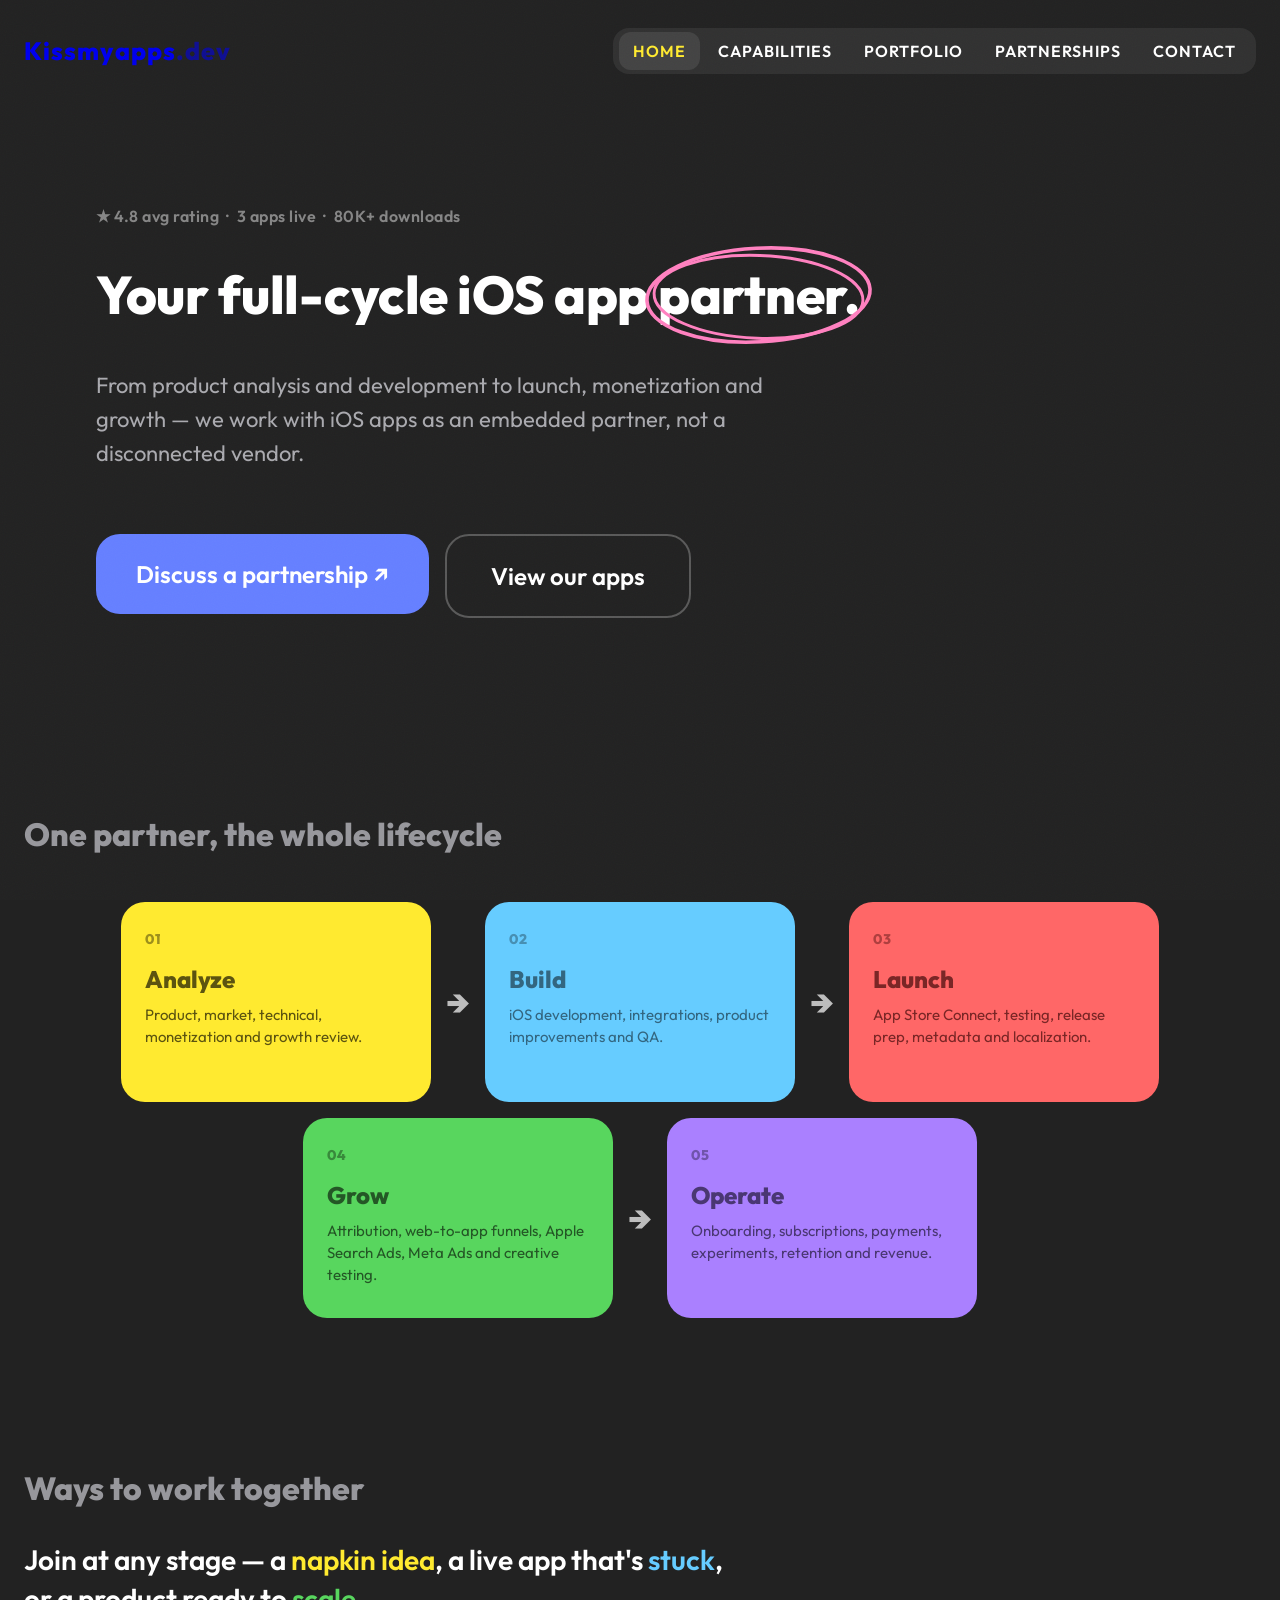
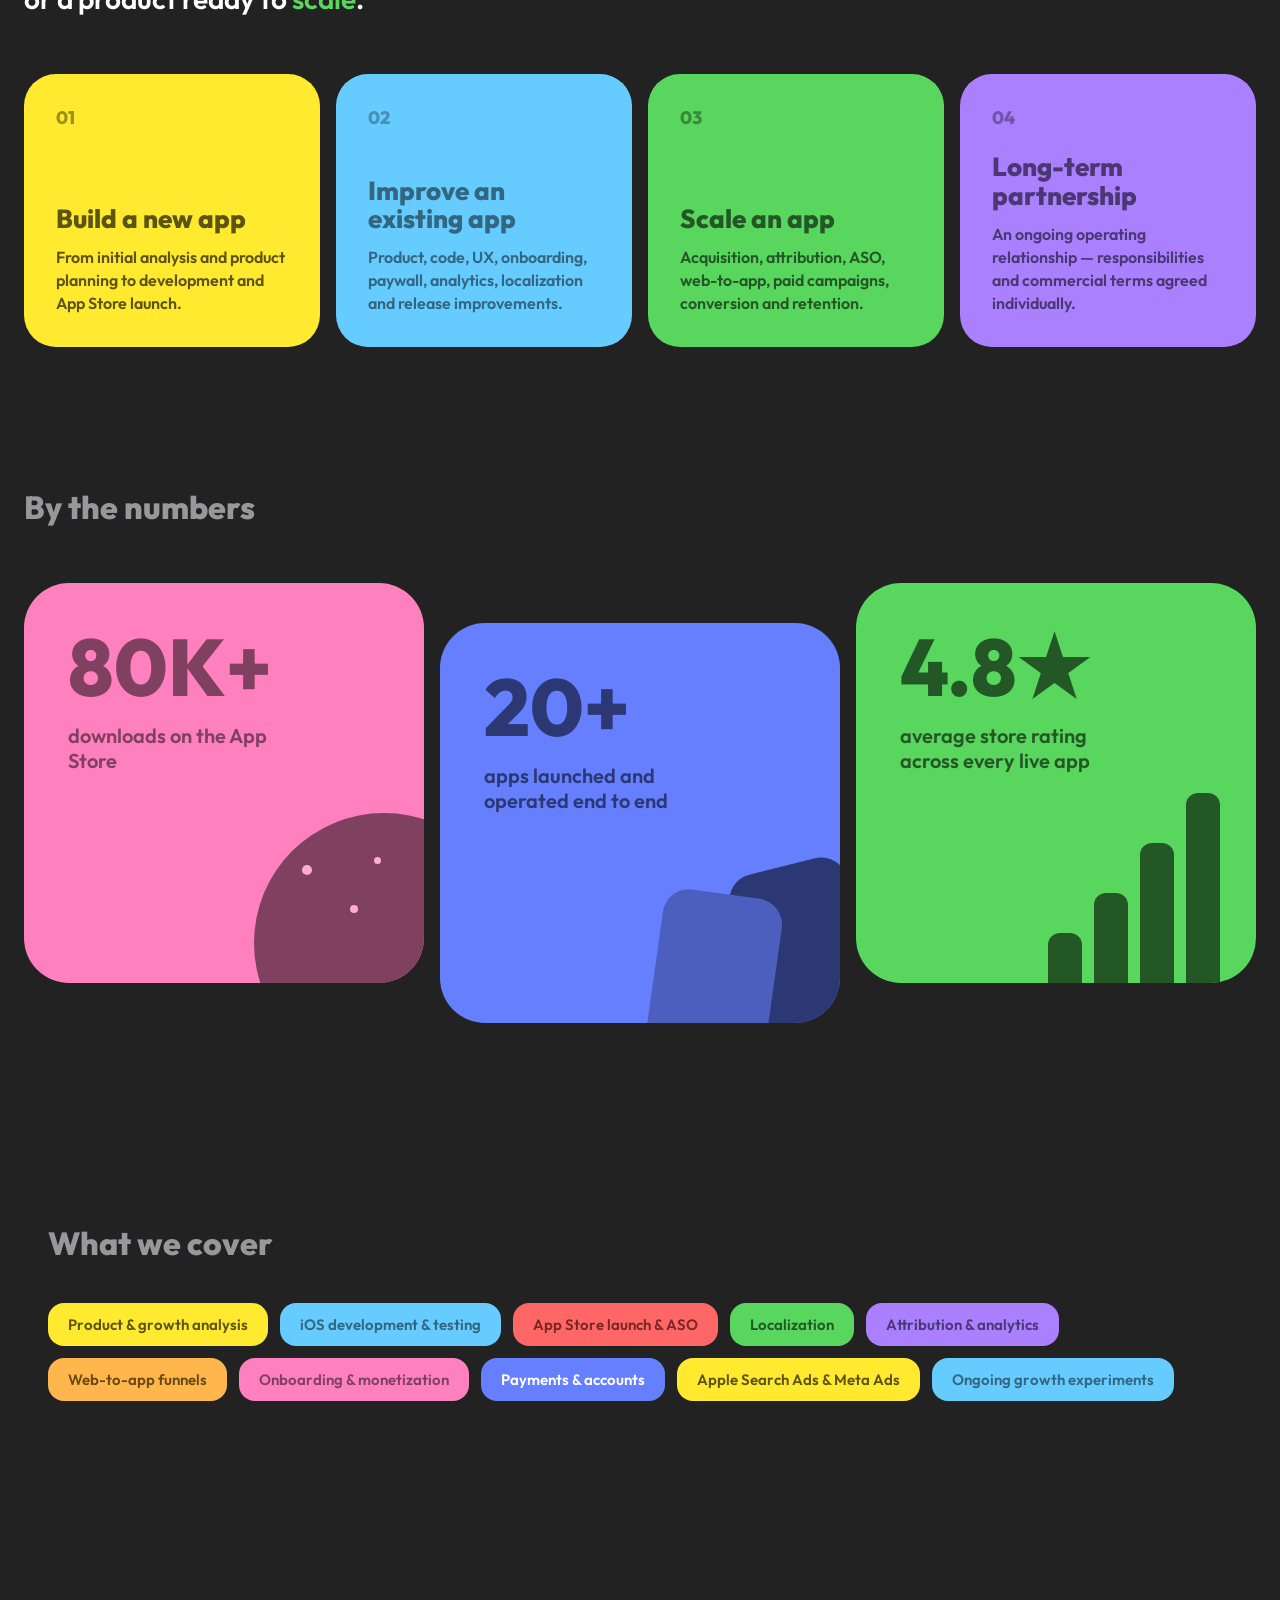
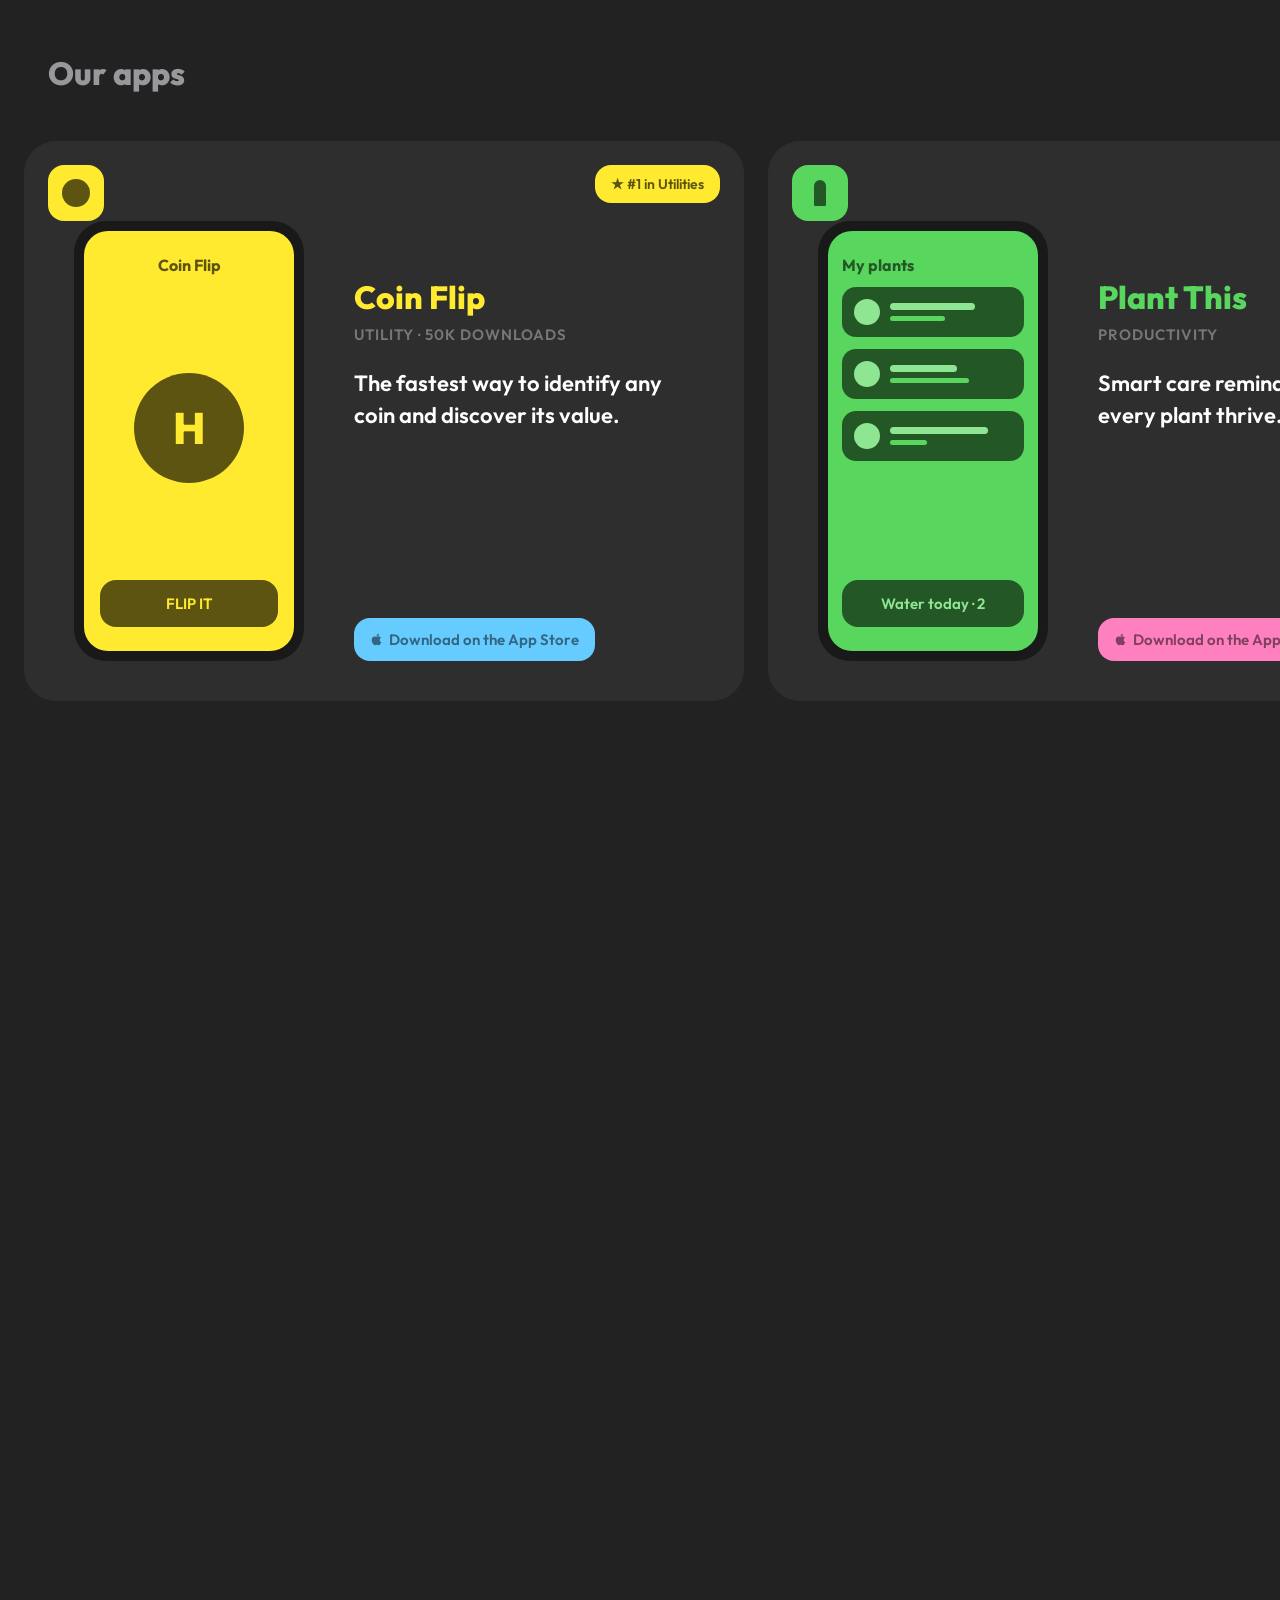
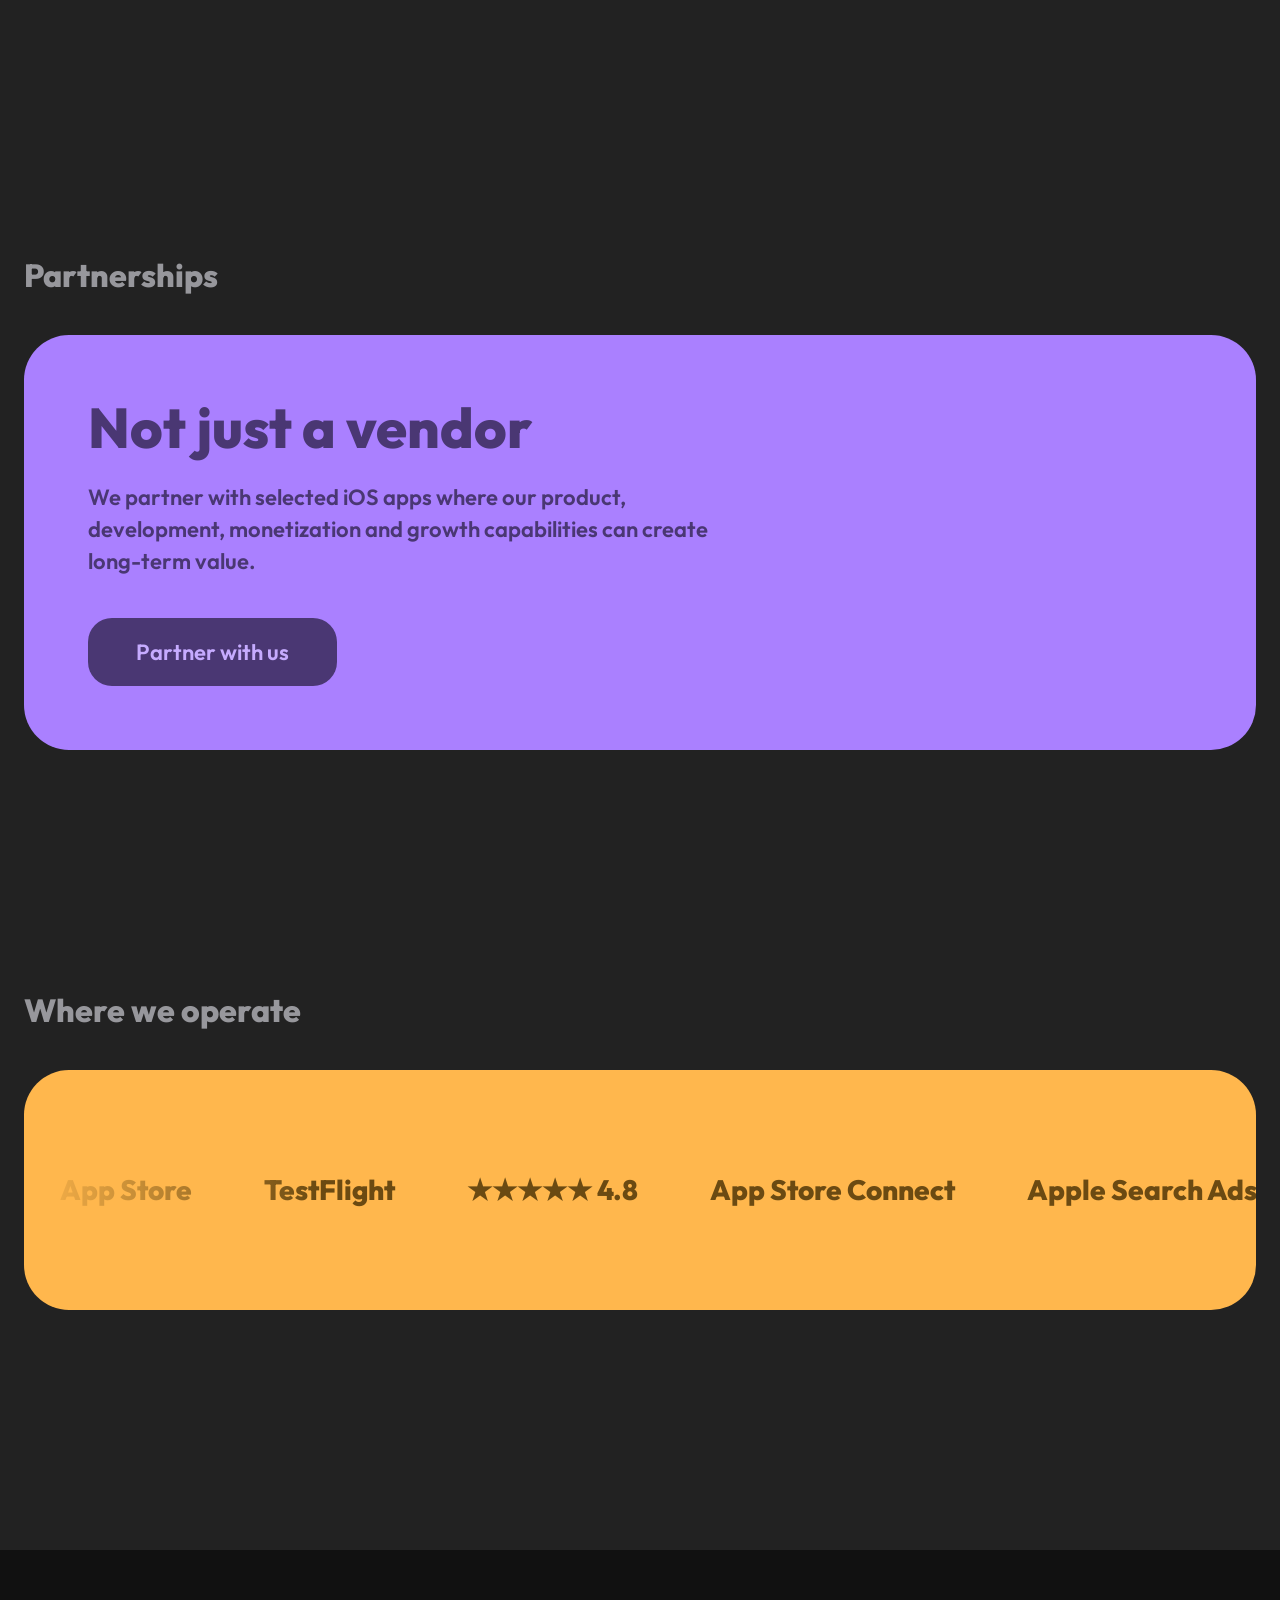
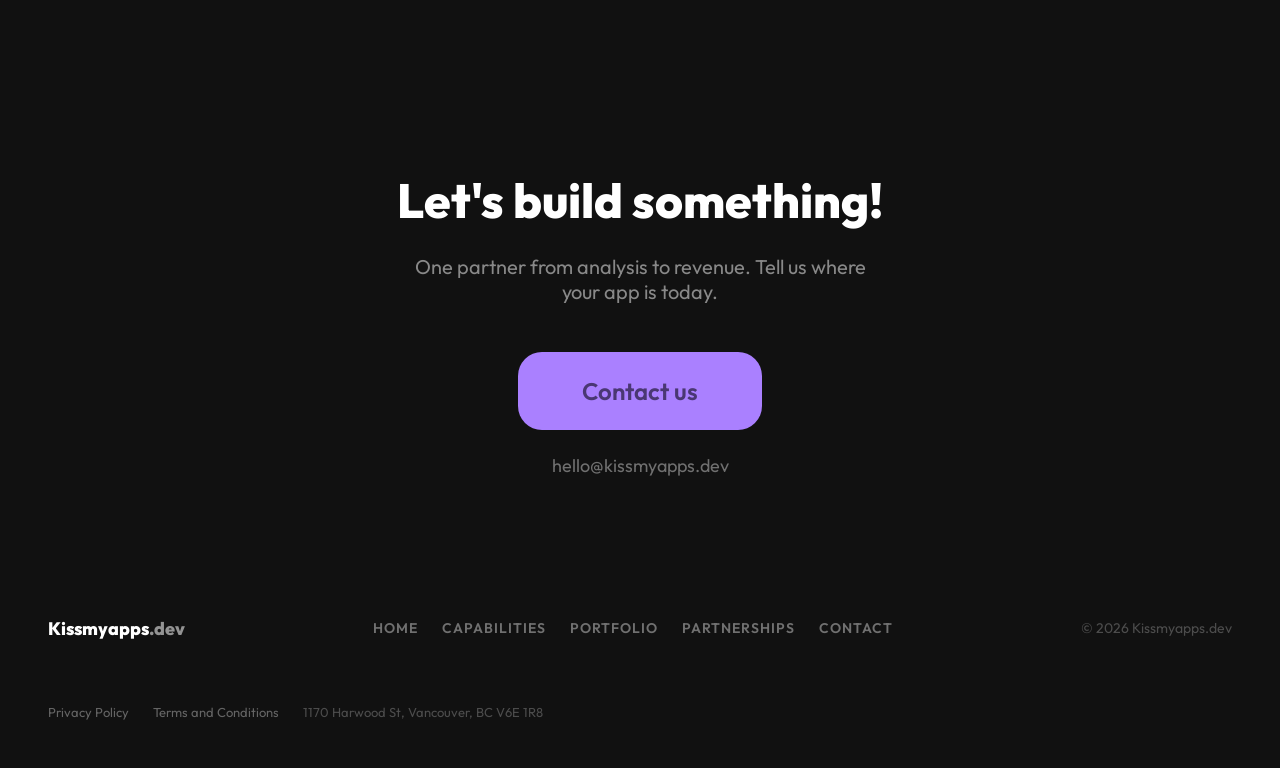
==== index.html @ 8bac2242 "Remove hero background ring Co-Authored-By: Claude Fable 5 <noreply@anthropic.com>" ====
<!DOCTYPE html>
<html lang="en">
<head>
  <meta charset="utf-8">
  <meta name="viewport" content="width=device-width, initial-scale=1">
  <title>Kissmyapps.dev — Your Full-Cycle iOS App Partner</title>
  <meta name="description" content="Kissmyapps.dev is a partner-led, full-cycle iOS app agency. Analyze, build, launch, grow and operate — product analysis, iOS development, ASO, Apple Search Ads, Meta Ads, web-to-app funnels and monetization.">
  <link rel="preconnect" href="https://fonts.googleapis.com">
  <link rel="preconnect" href="https://fonts.gstatic.com" crossorigin>
  <link href="https://fonts.googleapis.com/css2?family=Outfit:wght@400;600;700;800&display=swap" rel="stylesheet">
  <link rel="icon" href="favicon.svg" type="image/svg+xml">
  <link rel="icon" type="image/png" sizes="32x32" href="favicon-32.png">
  <link rel="apple-touch-icon" sizes="180x180" href="apple-touch-icon.png">
  <link rel="stylesheet" href="css/styles.css">
</head>
<body>

  <div class="grain" aria-hidden="true"></div>

  <!-- NAV -->
  <nav class="nav">
    <div class="nav__inner">
      <a href="/" style="text-decoration: none;"><div class="brand">Kissmyapps<span class="brand__tld">.dev</span></div></a>
      <div class="nav__pill">
        <a href="/" class="nav__link nav__link--home is-current">Home</a>
        <a href="/capabilities" class="nav__link nav__link--capabilities">Capabilities</a>
        <a href="/portfolio" class="nav__link nav__link--portfolio">Portfolio</a>
        <a href="/partnerships" class="nav__link nav__link--partnerships">Partnerships</a>
        <a href="/contact" class="nav__link nav__link--contact">Contact</a>
      </div>
      <button class="burger" id="burger" aria-label="Open menu" aria-expanded="false" aria-controls="menu">
        <span></span><span></span><span></span>
      </button>
    </div>
  </nav>

  <!-- MOBILE MENU OVERLAY -->
  <div class="menu" id="menu" role="dialog" aria-modal="true" aria-label="Menu" hidden>
    <div class="menu__head">
      <div class="brand">Kissmyapps<span class="brand__tld">.dev</span></div>
      <button class="menu__close" id="menuClose" aria-label="Close menu">✕</button>
    </div>
    <div class="menu__links">
      <a href="/" class="menu__link menu__link--home">Home</a>
      <a href="/capabilities" class="menu__link menu__link--capabilities">Capabilities</a>
      <a href="/portfolio" class="menu__link menu__link--portfolio">Portfolio</a>
      <a href="/partnerships" class="menu__link menu__link--partnerships">Partnerships</a>
      <a href="/contact" class="menu__link menu__link--contact">Contact</a>
    </div>
  </div>

  <!-- HERO -->
  <header class="hero">
    <div class="hero__proof hw" style="--d: 0s">★ 4.8 avg rating&nbsp;&nbsp;·&nbsp;&nbsp;3 apps live&nbsp;&nbsp;·&nbsp;&nbsp;80K+ downloads</div>

    <h1 class="hero__title">
      <span class="hw" style="--d: 0.1s">Your</span>
      <span class="hw" style="--d: 0.2s">full-cycle</span>
      <span class="hw" style="--d: 0.3s">iOS</span>
      <span class="hw" style="--d: 0.4s">app</span>
      <span class="hw hero__daily" style="--d: 0.5s">partner.
        <svg class="doodle doodle--ellipse" viewBox="0 0 140 70" aria-hidden="true">
          <ellipse cx="70" cy="35" rx="62" ry="26" fill="none" stroke="#ff80bf" stroke-linecap="round" transform="rotate(-3 70 35)"></ellipse>
          <ellipse cx="70" cy="36" rx="58" ry="23" fill="none" stroke="#ff80bf" stroke-linecap="round" transform="rotate(2 70 36)"></ellipse>
        </svg>
      </span>
    </h1>

    <p class="hero__sub hw" style="--d: 0.7s">From product analysis and development to launch, monetization and growth — we work with iOS apps as an embedded partner, not a disconnected vendor.</p>

    <div class="hero__actions hw" style="--d: 1s">
      <a href="/partnerships" class="btn btn--hero" style="width: auto; padding: 0 40px;">Discuss a partnership&nbsp;↗</a>
      <a href="/portfolio" class="btn btn--secondary">View our apps</a>
    </div>
  </header>

  <!-- FULL-CYCLE MODEL -->
  <section class="cycle">
    <div class="section-label" data-reveal>One partner, the whole lifecycle</div>
    <div class="cycle__row">

      <div class="cycle__step" data-reveal data-delay="0" style="background: #ffea30; color: #5c5410;">
        <div class="cycle__num">01</div>
        <h3>Analyze</h3>
        <p>Product, market, technical, monetization and growth review.</p>
      </div>
      <div class="cycle__arrow" data-reveal data-delay="100" aria-hidden="true">→</div>

      <div class="cycle__step" data-reveal data-delay="150" style="background: #66ccff; color: #336680;">
        <div class="cycle__num">02</div>
        <h3>Build</h3>
        <p>iOS development, integrations, product improvements and QA.</p>
      </div>
      <div class="cycle__arrow" data-reveal data-delay="250" aria-hidden="true">→</div>

      <div class="cycle__step" data-reveal data-delay="300" style="background: #ff6767; color: #7a2626;">
        <div class="cycle__num">03</div>
        <h3>Launch</h3>
        <p>App Store Connect, testing, release prep, metadata and localization.</p>
      </div>

    </div>
    <div class="cycle__row">

      <div class="cycle__step" data-reveal data-delay="450" style="background: #58d65e; color: #245726;">
        <div class="cycle__num">04</div>
        <h3>Grow</h3>
        <p>Attribution, web-to-app funnels, Apple Search Ads, Meta Ads and creative testing.</p>
      </div>
      <div class="cycle__arrow" data-reveal data-delay="550" aria-hidden="true">→</div>

      <div class="cycle__step" data-reveal data-delay="600" style="background: #aa80ff; color: #4a3773;">
        <div class="cycle__num">05</div>
        <h3>Operate</h3>
        <p>Onboarding, subscriptions, payments, experiments, retention and revenue.</p>
      </div>

    </div>
  </section>

  <!-- WAYS TO WORK TOGETHER -->
  <section class="services">
    <div class="section-label" data-reveal>Ways to work together</div>
    <p class="services__intro" data-reveal data-delay="150">Join at any stage — a <span style="color: #ffea30;">napkin idea</span>, a live app that's <span style="color: #66ccff;">stuck</span>, or a product ready to <span style="color: #58d65e;">scale</span>.</p>
    <div class="services__grid">

      <div class="service" data-reveal data-delay="0" style="background: #ffea30; color: #5c5410;">
        <div class="service__num">01</div>
        <h3>Build a new app</h3>
        <p>From initial analysis and product planning to development and App Store launch.</p>
      </div>

      <div class="service" data-reveal data-delay="100" style="background: #66ccff; color: #336680;">
        <div class="service__num">02</div>
        <h3>Improve an existing app</h3>
        <p>Product, code, UX, onboarding, paywall, analytics, localization and release improvements.</p>
      </div>

      <div class="service" data-reveal data-delay="200" style="background: #58d65e; color: #245726;">
        <div class="service__num">03</div>
        <h3>Scale an app</h3>
        <p>Acquisition, attribution, ASO, web-to-app, paid campaigns, conversion and retention.</p>
      </div>

      <div class="service" data-reveal data-delay="300" style="background: #aa80ff; color: #4a3773;">
        <div class="service__num">04</div>
        <h3>Long-term partnership</h3>
        <p>An ongoing operating relationship — responsibilities and commercial terms agreed individually.</p>
      </div>

    </div>
  </section>

  <!-- STATS -->
  <section class="stats" style="padding-top: 0;">
    <div class="section-label" data-reveal>By the numbers</div>
    <div class="stats__grid">

      <div class="stat stat--pink" data-reveal data-delay="0">
        <div class="stat__num">80K+</div>
        <div class="stat__caption">downloads on the App Store</div>
        <div class="stat__art stat__art--pink" aria-hidden="true">
          <div style="top: 52px; left: 48px; width: 10px; height: 10px;"></div>
          <div style="top: 92px; left: 96px; width: 8px; height: 8px;"></div>
          <div style="top: 44px; left: 120px; width: 7px; height: 7px;"></div>
        </div>
      </div>

      <div class="stat stat--blue" data-reveal data-delay="600">
        <div class="stat__num">20+</div>
        <div class="stat__caption">apps launched and operated end to end</div>
        <div class="stat__art stat__art--blue-a" aria-hidden="true"></div>
        <div class="stat__art stat__art--blue-b" aria-hidden="true"></div>
      </div>

      <div class="stat stat--green" data-reveal data-delay="1200">
        <div class="stat__num">4.8★</div>
        <div class="stat__caption">average store rating across every live app</div>
        <div class="stat__art stat__art--bars" aria-hidden="true">
          <div style="height: 70px;"></div>
          <div style="height: 110px;"></div>
          <div style="height: 160px;"></div>
          <div style="height: 210px;"></div>
        </div>
      </div>

    </div>
  </section>

  <!-- CAPABILITIES PREVIEW -->
  <section class="cap-preview">
    <div class="section-label" data-reveal>What we cover</div>
    <div class="resume__chips" data-reveal data-delay="150">
      <span class="chip-tag" style="background: #ffea30; color: #5c5410;">Product &amp; growth analysis</span>
      <span class="chip-tag" style="background: #66ccff; color: #336680;">iOS development &amp; testing</span>
      <span class="chip-tag" style="background: #ff6767; color: #7a2626;">App Store launch &amp; ASO</span>
      <span class="chip-tag" style="background: #58d65e; color: #245726;">Localization</span>
      <span class="chip-tag" style="background: #aa80ff; color: #4a3773;">Attribution &amp; analytics</span>
      <span class="chip-tag" style="background: #ffb74d; color: #6b4a12;">Web-to-app funnels</span>
      <span class="chip-tag" style="background: #ff80bf; color: #804060;">Onboarding &amp; monetization</span>
      <span class="chip-tag" style="background: #657fff; color: #ffffff;">Payments &amp; accounts</span>
      <span class="chip-tag" style="background: #ffea30; color: #5c5410;">Apple Search Ads &amp; Meta Ads</span>
      <span class="chip-tag" style="background: #66ccff; color: #336680;">Ongoing growth experiments</span>
    </div>
  </section>

  <!-- PORTFOLIO PREVIEW: PINNED HORIZONTAL GALLERY -->
  <section id="work" class="gallery">
    <div class="gallery__wrap" id="gwrap">
      <div class="gallery__sticky" id="gsticky">
        <div class="gallery__head">
          <div class="section-label" data-reveal>Our apps</div>
        </div>
        <div class="gallery__scroll" id="gscroll">
          <div class="gallery__track" id="gtrack">

            <!-- CARD: Coin Flip -->
            <article class="card">
              <div class="card__icon" style="background: #ffea30;" aria-hidden="true">
                <div style="width: 28px; height: 28px; border-radius: 50%; background: #5c5410;"></div>
              </div>
              <div class="card__badge">★ #1 in Utilities</div>
              <div class="card__mock" aria-hidden="true">
                <div class="phone">
                  <div class="phone__screen" style="background: #ffea30;">
                    <div class="app-cf">
                      <div class="app-cf__title">Coin Flip</div>
                      <div class="app-cf__coin">H</div>
                      <div class="app-cf__btn">FLIP IT</div>
                    </div>
                  </div>
                </div>
              </div>
              <div class="card__body">
                <h3 class="card__title" style="color: #ffea30;">Coin Flip</h3>
                <div class="card__meta">Utility · 50K downloads</div>
                <p class="card__blurb">The fastest way to identify any coin and discover its value.</p>
                <div class="card__stores">
                  <a href="#" target="_blank" rel="noopener noreferrer" class="pill" style="background: #66ccff; color: #336680; --pill-hover: #9ce0ff; text-decoration: none;"><svg viewBox="0 0 384 512" aria-hidden="true"><path d="M318.7 268.7c-.2-36.7 16.4-64.4 50-84.8-18.8-26.9-47.2-41.7-84.7-44.6-35.5-2.8-74.3 20.7-88.5 20.7-15 0-49.4-19.7-76.4-19.7C63.3 141.2 4 184.8 4 273.5q0 39.3 14.4 81.2c12.8 36.7 59 126.7 107.2 125.2 25.2-.6 43-17.9 75.8-17.9 31.8 0 48.3 17.9 76.4 17.9 48.6-.7 90.4-82.5 102.6-119.3-65.2-30.7-61.7-90-61.7-91.9zm-56.6-164.2c27.3-32.4 24.8-61.9 24-72.5-24.1 1.4-52 16.4-67.9 34.9-17.5 19.8-27.8 44.3-25.6 71.9 26.1 2 49.9-11.4 69.5-34.3z"/></svg>Download on the App Store</a>
                </div>
              </div>
            </article>

            <!-- CARD: Plant Radar -->
            <article class="card">
              <div class="card__icon" style="background: #58d65e;" aria-hidden="true">
                <div style="width: 12px; height: 26px; border-radius: 8px 8px 2px 2px; background: #245726;"></div>
              </div>
              <div class="card__badge">★ New Apps We Love</div>
              <div class="card__mock" aria-hidden="true">
                <div class="phone">
                  <div class="phone__screen" style="background: #58d65e;">
                    <div class="app-pr">
                      <div class="app-pr__title">My plants</div>
                      <div class="app-pr__row">
                        <div class="app-pr__dot"></div>
                        <div class="app-pr__lines"><div style="width: 70%;"></div><div style="width: 45%;"></div></div>
                      </div>
                      <div class="app-pr__row">
                        <div class="app-pr__dot"></div>
                        <div class="app-pr__lines"><div style="width: 55%;"></div><div style="width: 65%;"></div></div>
                      </div>
                      <div class="app-pr__row">
                        <div class="app-pr__dot"></div>
                        <div class="app-pr__lines"><div style="width: 80%;"></div><div style="width: 30%;"></div></div>
                      </div>
                      <div class="app-pr__cta">Water today · 2</div>
                    </div>
                  </div>
                </div>
              </div>
              <div class="card__body">
                <h3 class="card__title" style="color: #58d65e;">Plant This</h3>
                <div class="card__meta">Productivity</div>
                <p class="card__blurb">Smart care reminders that help every plant thrive.</p>
                <div class="card__stores">
                  <a href="#" target="_blank" rel="noopener noreferrer" class="pill" style="background: #ff80bf; color: #804060; --pill-hover: #ffabd6; text-decoration: none;"><svg viewBox="0 0 384 512" aria-hidden="true"><path d="M318.7 268.7c-.2-36.7 16.4-64.4 50-84.8-18.8-26.9-47.2-41.7-84.7-44.6-35.5-2.8-74.3 20.7-88.5 20.7-15 0-49.4-19.7-76.4-19.7C63.3 141.2 4 184.8 4 273.5q0 39.3 14.4 81.2c12.8 36.7 59 126.7 107.2 125.2 25.2-.6 43-17.9 75.8-17.9 31.8 0 48.3 17.9 76.4 17.9 48.6-.7 90.4-82.5 102.6-119.3-65.2-30.7-61.7-90-61.7-91.9zm-56.6-164.2c27.3-32.4 24.8-61.9 24-72.5-24.1 1.4-52 16.4-67.9 34.9-17.5 19.8-27.8 44.3-25.6 71.9 26.1 2 49.9-11.4 69.5-34.3z"/></svg>Download on the App Store</a>
                </div>
              </div>
            </article>

            <!-- CARD: PDF Scanner -->
            <article class="card">
              <div class="card__icon" style="background: #66ccff;" aria-hidden="true">
                <div style="width: 22px; height: 28px; border-radius: 4px; background: #336680;"></div>
              </div>
              <div class="card__badge">★ Featured</div>
              <div class="card__mock" aria-hidden="true">
                <div class="phone">
                  <div class="phone__screen" style="background: #66ccff;">
                    <div class="app-pdf">
                      <div class="app-pdf__title">Scan</div>
                      <div class="app-pdf__paper">
                        <div style="height: 8px; width: 60%; background: #336680;"></div>
                        <div style="width: 90%;"></div>
                        <div style="width: 85%;"></div>
                        <div style="width: 92%;"></div>
                        <div style="width: 70%;"></div>
                        <div style="width: 88%;"></div>
                      </div>
                      <div class="app-pdf__cta">Save as PDF</div>
                    </div>
                  </div>
                </div>
              </div>
              <div class="card__body">
                <h3 class="card__title" style="color: #66ccff;">Scan PDF</h3>
                <div class="card__meta">Utility · 30K downloads</div>
                <p class="card__blurb">Scan, edit and share PDFs straight from your pocket.</p>
                <div class="card__stores">
                  <a href="#" target="_blank" rel="noopener noreferrer" class="pill" style="background: #657fff; color: #ffffff; --pill-hover: #8b9fff; text-decoration: none;"><svg viewBox="0 0 384 512" aria-hidden="true"><path d="M318.7 268.7c-.2-36.7 16.4-64.4 50-84.8-18.8-26.9-47.2-41.7-84.7-44.6-35.5-2.8-74.3 20.7-88.5 20.7-15 0-49.4-19.7-76.4-19.7C63.3 141.2 4 184.8 4 273.5q0 39.3 14.4 81.2c12.8 36.7 59 126.7 107.2 125.2 25.2-.6 43-17.9 75.8-17.9 31.8 0 48.3 17.9 76.4 17.9 48.6-.7 90.4-82.5 102.6-119.3-65.2-30.7-61.7-90-61.7-91.9zm-56.6-164.2c27.3-32.4 24.8-61.9 24-72.5-24.1 1.4-52 16.4-67.9 34.9-17.5 19.8-27.8 44.3-25.6 71.9 26.1 2 49.9-11.4 69.5-34.3z"/></svg>Download on the App Store</a>
                </div>
              </div>
            </article>

          </div>
        </div>
      </div>
    </div>
  </section>

  <!-- PARTNERSHIP CTA -->
  <section class="partner-cta">
    <div class="section-label" data-reveal>Partnerships</div>
    <div class="cta-card cta-card--violet" data-reveal data-delay="200">
      <div style="flex: 1 1 480px; min-width: 280px;">
        <h2>Not just a vendor</h2>
        <p>We partner with selected iOS apps where our product, development, monetization and growth capabilities can create long-term value.</p>
        <a href="/partnerships" class="btn btn--onviolet">Partner with us</a>
      </div>
    </div>
  </section>

  <!-- PROOF MARQUEE -->
  <section class="proof">
    <div class="section-label" data-reveal>Where we operate</div>
    <div class="proof__card" data-reveal data-delay="200">
      <div class="marquee" aria-hidden="true">
        <div class="marquee__group">
          <span>App Store</span><span>TestFlight</span><span>★★★★★ 4.8</span><span>App Store Connect</span><span>Apple Search Ads</span><span>Meta Ads</span><span>ASO</span><span>Web-to-App</span>
        </div>
        <div class="marquee__group">
          <span>App Store</span><span>TestFlight</span><span>★★★★★ 4.8</span><span>App Store Connect</span><span>Apple Search Ads</span><span>Meta Ads</span><span>ASO</span><span>Web-to-App</span>
        </div>
      </div>
    </div>
  </section>

  <!-- CONTACT + FOOTER BAND -->
  <div class="band">
    <section id="contact" class="contact">
      <h2 data-reveal>Let's build something!</h2>
      <p data-reveal data-delay="200">One partner from analysis to revenue. Tell us where your app is today.</p>
      <div class="contact__cta" data-reveal data-delay="400">
        <a href="/contact" class="btn btn--contact">Contact us</a>
        <span class="contact__email">hello@kissmyapps.dev</span>
      </div>
    </section>

    <footer class="footer">
      <div class="brand brand--footer">Kissmyapps<span class="brand__tld">.dev</span></div>
      <div class="footer__nav">
        <a href="/">Home</a>
        <a href="/capabilities">Capabilities</a>
        <a href="/portfolio">Portfolio</a>
        <a href="/partnerships">Partnerships</a>
        <a href="/contact">Contact</a>
      </div>
      <div class="footer__meta">
        <span>© 2026 Kissmyapps.dev</span>
      </div>
    </footer>
    <div class="footer__legal">
      <a href="/privacy">Privacy Policy</a>
      <a href="/terms">Terms and Conditions</a>
      <span>1170 Harwood St, Vancouver, BC V6E 1R8</span>
    </div>
  </div>

  <script src="js/main.js"></script>
</body>
</html>
---- css/styles.css ----
/* ==========================================================================
   TAPHAPPY.dev — candy-on-charcoal portfolio
   Implemented from Portfolio.dc.html (Claude Design)
   ========================================================================== */

:root {
  --bg: #222222;
  --bg-deep: #111111;
  --card: #2e2e2e;

  --yellow: #ffea30;
  --red: #ff6767;
  --orange: #ffb74d;
  --green: #58d65e;
  --lblue: #66ccff;
  --blue: #657fff;
  --violet: #aa80ff;
  --pink: #ff80bf;

  --yellow-dark: #5c5410;
  --red-dark: #7a2626;
  --orange-dark: #6b4a12;
  --green-dark: #245726;
  --lblue-dark: #336680;
  --blue-dark: #2c3873;
  --violet-dark: #4a3773;
  --pink-dark: #804060;

  --content: 1232px;
  --marquee-seconds: 15s;
}

/* ---- base ---- */

html {
  scroll-behavior: smooth;
}

html, body {
  overflow-x: clip;
}

body {
  margin: 0;
  background: var(--bg);
  color: #ffffff;
  font-family: 'Outfit', sans-serif;
}

::selection {
  background: var(--blue);
  color: #ffffff;
}

/* ---- keyframes ---- */

@keyframes wordIn {
  from { opacity: 0; transform: translateY(26px); }
  to { opacity: 1; transform: none; }
}

@keyframes colorCycle {
  0% { color: #ffea30; } 12.5% { color: #ff6767; } 25% { color: #ffb74d; } 37.5% { color: #58d65e; }
  50% { color: #66ccff; } 62.5% { color: #657fff; } 75% { color: #aa80ff; } 87.5% { color: #ff80bf; } 100% { color: #ffea30; }
}

@keyframes grainShift {
  0% { background-position: 0 0; }
  25% { background-position: -90px 40px; }
  50% { background-position: 60px -70px; }
  75% { background-position: -40px -90px; }
  100% { background-position: 0 0; }
}

@keyframes marqueeLoop {
  from { transform: translateX(0); }
  to { transform: translateX(-50%); }
}

@keyframes barPulse {
  0%, 100% { transform: scaleY(1); }
  50% { transform: scaleY(0.55); }
}

@keyframes blinkDot {
  0%, 100% { opacity: 1; }
  50% { opacity: 0.25; }
}

@keyframes menuIn {
  from { transform: translateX(100%); }
  to { transform: none; }
}

/* ---- grain overlay ---- */

.grain {
  position: fixed;
  inset: 0;
  z-index: 60;
  pointer-events: none;
  opacity: 0.1;
  mix-blend-mode: soft-light;
  background-image: url("data:image/svg+xml,%3Csvg xmlns='http://www.w3.org/2000/svg' width='300' height='300'%3E%3Cfilter id='n'%3E%3CfeTurbulence type='fractalNoise' baseFrequency='0.9' numOctaves='2' stitchTiles='stitch'/%3E%3C/filter%3E%3Crect width='100%25' height='100%25' filter='url(%23n)'/%3E%3C/svg%3E");
  background-size: 300px 300px;
  animation: grainShift 0.9s steps(4) infinite;
}

/* ---- shared bits ---- */

.section-label {
  font-size: 32px;
  font-weight: 800;
  color: #97979c;
}

.brand {
  font-size: 25px;
  font-weight: 800;
  animation: colorCycle 16s linear infinite;
  cursor: default;
}

.brand__tld {
  opacity: 0.55;
}

.nav .brand {
  letter-spacing: 1px;
}

.btn {
  display: inline-flex;
  align-items: center;
  justify-content: center;
  font-family: 'Outfit', sans-serif;
  font-size: 24px;
  font-weight: 600;
  border: none;
  border-radius: 24px;
  cursor: pointer;
  text-decoration: none;
  transition: background 0.325s ease, border-color 0.325s ease, transform 0.2s ease;
}

.btn:hover {
  transform: translateY(-2px);
}

.btn--hero {
  width: 400px;
  max-width: 100%;
  height: 80px;
  background: var(--blue);
  color: #ffffff;
}
.btn--hero:hover { background: #8b9fff; }
.btn--hero:active { background: #4c5fbf; }

.btn--resume {
  height: 64px;
  padding: 0 40px;
  background: var(--green);
  color: var(--green-dark);
}
.btn--resume:hover { background: #8ee592; }

.btn--contact {
  padding: 24px 64px;
  background: var(--violet);
  color: var(--violet-dark);
}
.btn--contact:hover { background: #c6abff; }

/* ---- nav ---- */

.nav {
  position: absolute;
  top: 0;
  left: 0;
  right: 0;
  z-index: 30;
}

.nav__inner {
  max-width: var(--content);
  margin: 0 auto;
  padding: 28px 24px;
  display: flex;
  align-items: center;
  justify-content: space-between;
  gap: 16px;
}

.nav__pill {
  display: flex;
  align-items: center;
  gap: 4px;
  background: rgba(255, 255, 255, 0.07);
  border-radius: 16px;
  padding: 4px 6px;
}

.nav__link {
  font-size: 16px;
  font-weight: 600;
  text-transform: uppercase;
  letter-spacing: 1px;
  color: #ffffff;
  padding: 9px 14px;
  border-radius: 12px;
  cursor: pointer;
  transition: color 0.325s ease;
  text-decoration: none;
}

.nav__link.is-current {
  background: rgba(255, 255, 255, 0.09);
}

.nav__link--work:hover { color: var(--yellow); }
.nav__link--about:hover { color: var(--green); }
.nav__link--stack:hover { color: var(--lblue); }
.nav__link--services:hover { color: var(--violet); }
.nav__link--contact:hover { color: var(--pink); }

.burger {
  display: none;
  width: 48px;
  height: 48px;
  border-radius: 16px;
  background: rgba(0, 0, 0, 0.4);
  border: none;
  cursor: pointer;
  flex-direction: column;
  gap: 5px;
  align-items: center;
  justify-content: center;
}

.burger span {
  display: block;
  width: 20px;
  height: 3px;
  border-radius: 2px;
  background: #ffffff;
}

/* ---- mobile menu overlay ---- */

.menu {
  position: fixed;
  inset: 0;
  z-index: 70;
  background: var(--bg-deep);
  animation: menuIn 0.7s cubic-bezier(0.2, 0.8, 0.2, 1) both;
  display: flex;
  flex-direction: column;
  padding: 28px 24px;
  overflow-y: auto; /* keep all links reachable on short landscape viewports */
}

.menu[hidden] {
  display: none;
}

.menu__head {
  display: flex;
  justify-content: space-between;
  align-items: center;
}

.menu__close {
  width: 48px;
  height: 48px;
  border-radius: 16px;
  background: rgba(255, 255, 255, 0.1);
  border: none;
  cursor: pointer;
  color: #ffffff;
  font-size: 22px;
  font-weight: 600;
}

.menu__links {
  display: flex;
  flex-direction: column;
  gap: 8px;
  margin-top: 64px;
}

.menu__link {
  font-size: 40px;
  font-weight: 800;
  cursor: pointer;
  padding: 12px 0;
  text-decoration: none;
}

.menu__link--work { color: var(--yellow); }
.menu__link--about { color: var(--green); }
.menu__link--stack { color: var(--lblue); }
.menu__link--services { color: var(--violet); }
.menu__link--contact { color: var(--pink); }

/* ---- hero ---- */

.hero {
  min-height: 86vh;
  display: flex;
  flex-direction: column;
  justify-content: center;
  max-width: var(--content);
  margin: 0 auto;
  padding: 150px 24px 100px;
  box-sizing: border-box;
  position: relative;
}

.hw {
  display: inline-block;
  animation: wordIn 0.6s cubic-bezier(0.2, 0.8, 0.3, 1) both;
  animation-delay: var(--d, 0s);
}

.hero__proof {
  font-size: 16px;
  font-weight: 600;
  letter-spacing: 0.5px;
  color: rgba(255, 255, 255, 0.45);
  margin-bottom: 24px;
}

.hero__title {
  margin: 0;
  font-weight: 800;
  font-size: clamp(37px, 4.9vw, 53px);
  line-height: 1.7;
  max-width: 1100px;
  letter-spacing: -0.5px;
}

@media (min-width: 1100px) {
  .hero {
    padding-left: 72px;
  }
}

.hero__daily {
  position: relative;
}

/* headline media chips */

.chip {
  display: inline-flex;
  width: 80px;
  height: 56px;
  border-radius: 16px;
  vertical-align: middle;
  margin: 0 10px;
  align-items: center;
  justify-content: center;
  overflow: hidden;
}

.chip--phone { background: #2e2e2e; }
.chip--rocket { background: #10131f; }
.chip--globe { background: #0e1220; position: relative; }

.chip__phone {
  display: flex;
  width: 24px;
  height: 40px;
  border-radius: 7px;
  background: var(--blue);
  flex-direction: column;
  align-items: center;
  padding-top: 5px;
  box-sizing: border-box;
  gap: 4px;
}

.chip__phone span:first-child {
  display: block;
  width: 14px;
  height: 5px;
  border-radius: 3px;
  background: #8b9fff;
}

.chip__phone span:last-child {
  display: block;
  width: 14px;
  height: 14px;
  border-radius: 5px;
  background: var(--blue-dark);
}

.chip__rocket {
  display: flex;
  flex-direction: column;
  align-items: center;
  transform: rotate(38deg);
  gap: 2px;
}

.chip__rocket-body {
  display: block;
  width: 14px;
  height: 26px;
  border-radius: 7px 7px 3px 3px;
  background: var(--red);
}

.chip__rocket-flame {
  display: block;
  width: 10px;
  height: 10px;
  border-radius: 50%;
  background: var(--orange);
}

.chip__globe {
  display: block;
  width: 44px;
  height: 44px;
  border-radius: 50%;
  background: #1b2547;
  position: relative;
}

.chip__globe span {
  position: absolute;
  border-radius: 50%;
}

/* doodles */

.doodle {
  pointer-events: none;
}

.doodle--ellipse {
  position: absolute;
  inset: -18px -28px;
  width: calc(100% + 56px);
  height: calc(100% + 36px);
}

.doodle--ellipse ellipse {
  stroke-width: 2;
  stroke-dasharray: 420;
  stroke-dashoffset: 420;
  animation: drawIn 0.9s ease-out 1.2s forwards;
}

.doodle--ellipse ellipse + ellipse {
  stroke-width: 1.6;
  animation-delay: 1.45s;
}

@keyframes drawIn {
  to { stroke-dashoffset: 0; }
}


.hero__cta {
  margin-top: 64px;
}

/* ---- stats ---- */

.stats {
  max-width: 1280px;
  margin: 0 auto;
  padding: 120px 24px 200px;
  box-sizing: border-box;
}

.stats .section-label {
  margin-bottom: 56px;
}

.stats__grid {
  display: flex;
  gap: 16px;
  flex-wrap: wrap;
  align-items: flex-start;
}

.stat {
  flex: 0 1 400px;
  max-width: 100%;
  height: 400px;
  border-radius: 45px;
  position: relative;
  overflow: hidden;
  padding: 44px;
  box-sizing: border-box;
}

.stat--pink { background: var(--pink); color: var(--pink-dark); }
.stat--blue { background: var(--blue); color: var(--blue-dark); margin-top: 40px; }
.stat--green { background: var(--green); color: var(--green-dark); }

.stat__num {
  font-size: 80px;
  font-weight: 800;
  line-height: 1;
}

.stat__caption {
  font-size: 20px;
  font-weight: 600;
  margin-top: 16px;
  max-width: 240px;
}

.stat__art--pink {
  position: absolute;
  right: -90px;
  bottom: -90px;
  width: 260px;
  height: 260px;
  border-radius: 50%;
  background: var(--pink-dark);
}

.stat__art--pink div {
  position: absolute;
  border-radius: 50%;
  background: #ffabd6;
}

.stat__art--blue-a {
  position: absolute;
  right: -30px;
  bottom: -70px;
  width: 120px;
  height: 230px;
  border-radius: 26px;
  background: var(--blue-dark);
  transform: rotate(-14deg);
}

.stat__art--blue-b {
  position: absolute;
  right: 70px;
  bottom: -100px;
  width: 120px;
  height: 230px;
  border-radius: 26px;
  background: #4c5fbf;
  transform: rotate(8deg);
}

.stat__art--bars {
  position: absolute;
  right: 36px;
  bottom: -20px;
  display: flex;
  align-items: flex-end;
  gap: 12px;
}

.stat__art--bars div {
  width: 34px;
  border-radius: 12px 12px 0 0;
  background: var(--green-dark);
}

/* ---- work gallery ---- */

.gallery__wrap {
  position: relative;
}

.gallery__sticky {
  position: sticky;
  top: 0;
  height: 100vh;
  height: 100dvh; /* track the visual viewport on mobile-browser URL-bar collapse */
  overflow: hidden;
  display: flex;
  flex-direction: column;
  justify-content: center;
  box-sizing: border-box;
}

.gallery__head {
  max-width: var(--content);
  margin: 0 auto;
  width: 100%;
  padding: 0 24px;
  box-sizing: border-box;
}

.gallery__scroll {
  overflow: hidden;
  margin-top: 40px;
}

.gallery__track {
  display: flex;
  gap: 24px;
  padding: 8px 24px;
  width: max-content;
  will-change: transform;
}

/* work cards */

.card {
  width: 720px;
  max-width: 84vw;
  height: 560px;
  background: var(--card);
  border-radius: 32px;
  position: relative;
  padding: 40px;
  box-sizing: border-box;
  display: flex;
  gap: 40px;
  flex-shrink: 0;
  overflow: hidden;
}

.card__icon {
  position: absolute;
  top: 24px;
  left: 24px;
  width: 56px;
  height: 56px;
  border-radius: 16px;
  display: flex;
  align-items: center;
  justify-content: center;
}

.card__badge {
  position: absolute;
  top: 24px;
  right: 24px;
  background: var(--yellow);
  color: var(--yellow-dark);
  font-size: 14px;
  font-weight: 600;
  padding: 10px 16px;
  border-radius: 16px;
}

.card__mock {
  display: flex;
  align-items: center;
  justify-content: center;
  flex: 0 0 250px;
  margin-top: 40px;
}

.phone {
  width: 230px;
  height: 440px;
  background: #191919;
  border-radius: 32px;
  padding: 10px;
  box-sizing: border-box;
}

.phone__screen {
  width: 100%;
  height: 100%;
  border-radius: 24px;
  overflow: hidden;
}

.card__body {
  display: flex;
  flex-direction: column;
  flex: 1;
  padding-top: 96px;
}

.card__title {
  margin: 0;
  font-size: 32px;
  font-weight: 800;
}

.card__meta {
  font-size: 15px;
  font-weight: 600;
  color: rgba(255, 255, 255, 0.35);
  margin-top: 8px;
  text-transform: uppercase;
  letter-spacing: 1px;
}

.card__blurb {
  font-size: 22px;
  font-weight: 600;
  line-height: 1.45;
  color: #ffffff;
  margin: 24px 0 0;
}

.card__stores {
  margin-top: auto;
  display: flex;
  gap: 12px;
  flex-wrap: wrap;
}

.pill {
  padding: 12px 16px;
  border-radius: 16px;
  font-size: 15px;
  font-weight: 600;
  transition: background 0.325s ease;
  cursor: pointer;
}

.pill:hover {
  background: var(--pill-hover) !important;
}

/* fake app screens inside phone mockups */

.app-cf {
  height: 100%;
  display: flex;
  flex-direction: column;
  align-items: center;
  justify-content: space-between;
  padding: 24px 16px;
  box-sizing: border-box;
}

.app-cf__title { font-size: 16px; font-weight: 700; color: var(--yellow-dark); }

.app-cf__coin {
  width: 110px;
  height: 110px;
  border-radius: 50%;
  background: var(--yellow-dark);
  display: flex;
  align-items: center;
  justify-content: center;
  font-size: 44px;
  font-weight: 800;
  color: var(--yellow);
}

.app-cf__btn {
  width: 100%;
  padding: 14px 0;
  border-radius: 16px;
  background: var(--yellow-dark);
  color: var(--yellow);
  font-size: 15px;
  font-weight: 600;
  text-align: center;
}

.app-pr {
  height: 100%;
  display: flex;
  flex-direction: column;
  gap: 12px;
  padding: 24px 14px;
  box-sizing: border-box;
}

.app-pr__title { font-size: 16px; font-weight: 700; color: var(--green-dark); }

.app-pr__row {
  display: flex;
  align-items: center;
  gap: 10px;
  background: var(--green-dark);
  border-radius: 14px;
  padding: 12px;
}

.app-pr__dot {
  width: 26px;
  height: 26px;
  border-radius: 50%;
  background: #8ee592;
  flex-shrink: 0;
}

.app-pr__lines { flex: 1; }

.app-pr__lines div:first-child {
  height: 7px;
  border-radius: 4px;
  background: #8ee592;
}

.app-pr__lines div:last-child {
  height: 5px;
  border-radius: 4px;
  background: var(--green);
  margin-top: 6px;
}

.app-pr__cta {
  margin-top: auto;
  width: 100%;
  padding: 14px 0;
  border-radius: 16px;
  background: var(--green-dark);
  color: #8ee592;
  font-size: 15px;
  font-weight: 600;
  text-align: center;
  box-sizing: border-box;
}

.app-pdf {
  height: 100%;
  display: flex;
  flex-direction: column;
  align-items: center;
  gap: 14px;
  padding: 24px 16px;
  box-sizing: border-box;
}

.app-pdf__title { font-size: 16px; font-weight: 700; color: var(--lblue-dark); align-self: flex-start; }

.app-pdf__paper {
  width: 140px;
  height: 190px;
  border-radius: 10px;
  background: #f4fbff;
  padding: 18px 14px;
  box-sizing: border-box;
  display: flex;
  flex-direction: column;
  gap: 9px;
}

.app-pdf__paper div {
  height: 6px;
  border-radius: 4px;
  background: #9ce0ff;
}

.app-pdf__cta {
  margin-top: auto;
  width: 100%;
  padding: 14px 0;
  border-radius: 16px;
  background: var(--lblue-dark);
  color: #9ce0ff;
  font-size: 15px;
  font-weight: 600;
  text-align: center;
  box-sizing: border-box;
}

.app-hl {
  height: 100%;
  display: flex;
  flex-direction: column;
  gap: 16px;
  padding: 24px 16px;
  box-sizing: border-box;
}

.app-hl__title { font-size: 16px; font-weight: 700; color: var(--pink-dark); }

.app-hl__streak {
  font-size: 34px;
  font-weight: 800;
  color: var(--pink-dark);
  line-height: 1;
}

.app-hl__grid {
  display: grid;
  grid-template-columns: repeat(7, 1fr);
  gap: 8px;
  margin-top: 8px;
}

.app-hl__grid div {
  aspect-ratio: 1;
  border-radius: 7px;
  background: var(--pink-dark);
}

.app-hl__grid div.lt {
  background: #ffabd6;
}

.app-hl__cta {
  margin-top: auto;
  width: 100%;
  padding: 14px 0;
  border-radius: 16px;
  background: var(--pink-dark);
  color: #ffabd6;
  font-size: 15px;
  font-weight: 600;
  text-align: center;
  box-sizing: border-box;
}

/* ---- about ---- */

.about {
  max-width: var(--content);
  margin: 0 auto;
  padding: 240px 24px 120px;
  box-sizing: border-box;
  display: flex;
  gap: 56px;
  flex-wrap: wrap;
  align-items: center;
}

.about__portrait {
  flex: 0 1 440px;
  max-width: 100%;
  height: 560px;
  border-radius: 45px;
  background: var(--violet);
  position: relative;
  overflow: hidden;
  padding: 36px;
  box-sizing: border-box;
  display: flex;
  flex-direction: column;
  justify-content: flex-end;
}

.about__silhouette {
  position: absolute;
  left: 50%;
  transform: translateX(-50%);
  background: var(--violet-dark);
  opacity: 0.9;
}

.about__silhouette--head {
  top: 90px;
  width: 170px;
  height: 170px;
  border-radius: 50%;
}

.about__silhouette--body {
  top: 250px;
  width: 300px;
  height: 220px;
  border-radius: 90px 90px 0 0;
}

.about__note {
  position: absolute;
  top: 40px;
  left: 36px;
  font-family: monospace;
  font-size: 12px;
  color: var(--violet-dark);
}

.about__id {
  position: relative;
  z-index: 1;
}

.about__name {
  font-size: 32px;
  font-weight: 800;
  color: #ffffff;
}

.about__role {
  font-size: 18px;
  font-weight: 600;
  color: #e3d5ff;
  margin-top: 4px;
}

.about__text {
  flex: 1 1 480px;
  min-width: 320px;
}

.about__text .section-label {
  margin-bottom: 40px;
}

.about__text p {
  font-size: 28px;
  font-weight: 600;
  line-height: 1.4;
  margin: 0 0 32px;
}

.about__text p:last-of-type {
  margin-bottom: 48px;
}

/* ---- stack ---- */

.stack {
  max-width: var(--content);
  margin: 0 auto;
  padding: 200px 24px;
  box-sizing: border-box;
}

.stack__label {
  margin-bottom: 96px;
}

.stack__rows {
  display: flex;
  flex-direction: column;
  gap: 160px;
}

.row {
  display: flex;
  gap: 56px;
  align-items: center;
  flex-wrap: wrap;
}

.row--reverse {
  flex-direction: row-reverse;
}

.row__text {
  flex: 1 1 400px;
  min-width: 300px;
}

.eyebrow {
  font-size: 14px;
  font-weight: 700;
  letter-spacing: 2px;
  text-transform: uppercase;
  margin-bottom: 20px;
}

.row__text h2 {
  margin: 0 0 20px;
  font-size: clamp(40px, 5vw, 64px);
  font-weight: 800;
  line-height: 1.05;
}

.row__text p {
  margin: 0;
  font-size: 20px;
  font-weight: 400;
  line-height: 1.5;
  color: rgba(255, 255, 255, 0.6);
  max-width: 460px;
}

.row__visual {
  flex: 1 1 420px;
  min-width: 300px;
  height: 340px;
  border-radius: 45px;
  position: relative;
  overflow: hidden;
}

/* fixed-coordinate art stage: identical to the visual box on desktop,
   centered and scaled down on mobile so compositions never clip */
.row__stage {
  position: absolute;
  inset: 0;
}

.row__visual--bars {
  display: flex;
  align-items: flex-end;
  justify-content: center;
  gap: 20px;
}

.row__visual--bars div {
  width: 52px;
  border-radius: 14px 14px 0 0;
  transform-origin: bottom;
  animation: barPulse 3s ease-in-out infinite;
}

.row__visual--pipeline {
  display: flex;
  align-items: center;
  justify-content: center;
}

.pipe__node {
  width: 52px;
  height: 52px;
  border-radius: 50%;
  background: var(--red-dark);
}

.pipe__node--live {
  background: #ff9a9a;
  animation: blinkDot 1.6s ease-in-out infinite;
}

.pipe__link {
  width: 64px;
  height: 10px;
  background: var(--red-dark);
}

.pipe__check {
  width: 52px;
  height: 52px;
  border-radius: 16px;
  background: var(--red-dark);
  display: flex;
  align-items: center;
  justify-content: center;
  color: #ff9a9a;
  font-size: 24px;
  font-weight: 800;
}

/* ---- services ---- */

.services {
  max-width: 1280px;
  margin: 0 auto;
  padding: 40px 24px 140px;
  box-sizing: border-box;
}

.services .section-label {
  margin-bottom: 32px;
}

.services__intro {
  font-size: 28px;
  font-weight: 600;
  line-height: 1.4;
  margin: 0 0 56px;
  max-width: 720px;
}

.services__grid {
  display: grid;
  grid-template-columns: repeat(auto-fit, minmax(280px, 1fr));
  gap: 16px;
}

.service {
  border-radius: 32px;
  padding: 32px;
  min-height: 240px;
  box-sizing: border-box;
  display: flex;
  flex-direction: column;
}

.service__num {
  font-size: 18px;
  font-weight: 800;
  opacity: 0.6;
  margin-bottom: auto;
}

.service h3 {
  margin: 24px 0 12px;
  font-size: 26px;
  font-weight: 800;
  line-height: 1.1;
}

.service p {
  margin: 0;
  font-size: 16px;
  font-weight: 600;
  line-height: 1.45;
}

/* ---- sharing is caring ---- */

.sharing {
  max-width: 1280px;
  margin: 0 auto;
  padding: 0 24px 200px;
  box-sizing: border-box;
}

.sharing .section-label {
  margin-bottom: 40px;
}

.sharing__card {
  border-radius: 45px;
  background: var(--green);
  color: var(--green-dark);
  padding: 64px;
  display: flex;
  align-items: center;
  gap: 56px;
  flex-wrap: wrap;
  overflow: hidden;
  position: relative;
}

.sharing__text {
  flex: 1 1 480px;
  min-width: 280px;
}

.sharing__text h2 {
  margin: 0 0 24px;
  font-size: clamp(40px, 5vw, 64px);
  font-weight: 800;
  line-height: 1.05;
}

.sharing__text p {
  margin: 0 0 40px;
  font-size: 22px;
  font-weight: 600;
  line-height: 1.45;
  max-width: 560px;
}

.btn--sharing {
  padding: 20px 48px;
  background: var(--green-dark);
  color: #8ee592;
  font-size: 22px;
}
.btn--sharing:hover { background: #1b421d; }

.sharing__art {
  flex: 0 0 auto;
  margin: 0 auto;
}

.sharing__heart {
  display: block;
  width: 190px;
  height: 180px;
}

/* ---- proof marquee ---- */

.proof {
  max-width: 1280px;
  margin: 0 auto;
  padding: 40px 24px 240px;
  box-sizing: border-box;
}

.proof .section-label {
  margin-bottom: 40px;
}

.proof__card {
  height: 240px;
  border-radius: 45px;
  background: var(--orange);
  display: flex;
  align-items: center;
  overflow: hidden;
}

.marquee {
  display: flex;
  width: max-content;
  animation: marqueeLoop var(--marquee-seconds) linear infinite;
  -webkit-mask-image: linear-gradient(90deg, transparent, black 8%, black 92%, transparent);
  mask-image: linear-gradient(90deg, transparent, black 8%, black 92%, transparent);
}

.marquee__group {
  display: flex;
  align-items: center;
  gap: 72px;
  padding: 0 36px;
  white-space: nowrap;
}

.marquee__group span {
  font-size: 28px;
  font-weight: 800;
  color: var(--orange-dark);
}

/* ---- contact + footer band ---- */

.band {
  background: var(--bg-deep);
}

.contact {
  max-width: var(--content);
  margin: 0 auto;
  padding: 220px 24px 140px;
  box-sizing: border-box;
  text-align: center;
}

.contact h2 {
  margin: 0;
  font-size: 48px;
  font-weight: 800;
}

.contact p {
  font-size: 20px;
  font-weight: 400;
  color: rgba(255, 255, 255, 0.5);
  margin: 24px auto 48px;
  max-width: 480px;
}

.contact__cta {
  display: flex;
  flex-direction: column;
  align-items: center;
  gap: 24px;
}

.contact__email {
  font-size: 18px;
  font-weight: 400;
  color: rgba(255, 255, 255, 0.4);
}

.footer {
  max-width: var(--content);
  margin: 0 auto;
  padding: 0 24px 64px;
  box-sizing: border-box;
  display: flex;
  align-items: center;
  justify-content: space-between;
  gap: 24px;
  flex-wrap: wrap;
}

.brand--footer {
  font-size: 18px;
}

.footer__nav {
  display: flex;
  gap: 24px;
  flex-wrap: wrap;
}

.footer__nav a {
  font-size: 14px;
  font-weight: 600;
  text-transform: uppercase;
  letter-spacing: 1px;
  color: rgba(255, 255, 255, 0.4);
  cursor: pointer;
  text-decoration: none;
  transition: color 0.325s ease;
}

.footer__nav a:hover {
  color: #ffffff;
}

.footer__meta {
  display: flex;
  gap: 20px;
  align-items: center;
}

.footer__meta a {
  font-size: 14px;
  font-weight: 600;
  color: rgba(255, 255, 255, 0.4);
  text-decoration: none;
  transition: color 0.325s ease;
}

.footer__meta a:hover {
  color: #ffffff;
}

.footer__meta span {
  font-size: 14px;
  font-weight: 400;
  color: rgba(255, 255, 255, 0.25);
}

/* ==========================================================================
   Mobile (< 860px — matches the JS breakpoint)
   ========================================================================== */

@media (max-width: 859px) {

  .nav__pill {
    display: none;
  }

  .burger {
    display: flex;
  }

  .hero {
    padding: 130px 24px 80px;
    min-height: 0;
  }

  .btn--hero {
    width: 100%;
    height: 48px;
    border-radius: 12px;
  }

  .stats {
    padding: 80px 24px 120px;
  }

  .stat--blue {
    margin-top: 0;
  }

  /* breathing room before the store button on stacked cards */
  .card .card__stores {
    margin-top: 28px;
  }

  /* capability chips: one per row, desktop order preserved */
  .resume__chips {
    flex-direction: column;
  }

  .chip-tag {
    padding: 14px 18px;
    font-size: 15px;
    width: 100%;
    box-sizing: border-box;
  }

  /* gallery: static section with native swipe */
  .gallery__sticky {
    position: relative;
    height: auto;
    overflow: visible;
    padding: 120px 0;
  }

  .gallery__scroll {
    overflow-x: auto;
    -webkit-overflow-scrolling: touch;
  }

  .gallery__track {
    transform: none !important;
  }

  .card {
    flex-direction: column;
    width: 78vw;
    height: auto;
    gap: 24px;
  }

  .card__mock {
    flex: 0 0 auto;
    margin-top: 72px;
  }

  .card__body {
    padding-top: 0;
  }

  .about {
    padding: 140px 24px 80px;
  }

  .about__text p {
    font-size: 22px;
  }

  .btn--resume,
  .btn--contact {
    width: 100%;
    box-sizing: border-box;
  }

  .stack {
    padding: 120px 24px;
  }

  .stack__label {
    margin-bottom: 64px;
  }

  .stack__rows {
    gap: 96px;
  }

  .row,
  .row--reverse {
    flex-direction: column-reverse;
    align-items: stretch;
  }

  /* Build art: keep the desktop composition, smaller and dead-centered */
  .row__visual--build .row__stage {
    inset: auto;
    width: 420px;
    height: 340px;
    left: 50%;
    top: 50%;
    transform: translate(-50%, -50%) scale(0.78);
  }

  /* Launch pipeline: smaller pieces so every node stays inside the card */
  .pipe__node,
  .pipe__check {
    width: 40px;
    height: 40px;
  }

  .pipe__check {
    border-radius: 12px;
    font-size: 18px;
  }

  .pipe__link {
    width: 32px;
    height: 8px;
  }

  .row__visual--pipeline {
    padding: 0 16px;
    box-sizing: border-box;
  }

  .services {
    padding: 24px 24px 120px;
  }

  .services__intro {
    font-size: 22px;
  }

  .sharing {
    padding: 0 24px 120px;
  }

  .sharing__card {
    padding: 40px 28px;
    border-radius: 32px;
    gap: 32px;
  }

  .sharing__text p {
    font-size: 18px;
  }

  .btn--sharing {
    width: 100%;
    box-sizing: border-box;
  }

  .proof {
    padding: 40px 24px 140px;
  }

  .proof__card {
    height: 160px;
    border-radius: 24px;
  }

  .marquee__group span {
    font-size: 22px;
  }

  .contact {
    padding: 140px 24px 100px;
  }

  .contact h2 {
    font-size: 36px;
  }
}

/* ==========================================================================
   Résumé page
   ========================================================================== */

.resume-nav {
  max-width: 900px;
  margin: 0 auto;
  padding: 28px 24px;
  display: flex;
  align-items: center;
  justify-content: space-between;
  gap: 16px;
}

.resume-nav__back {
  font-size: 14px;
  font-weight: 600;
  text-transform: uppercase;
  letter-spacing: 1px;
  color: rgba(255, 255, 255, 0.4);
  text-decoration: none;
  transition: color 0.325s ease;
}

.resume-nav__back:hover {
  color: #ffffff;
}

.resume {
  max-width: 900px;
  margin: 0 auto;
  padding: 40px 24px 140px;
  box-sizing: border-box;
}

.resume__head {
  margin-bottom: 72px;
}

.resume__head h1 {
  margin: 0;
  font-size: clamp(40px, 6vw, 64px);
  font-weight: 800;
  line-height: 1.05;
}

.resume__role {
  font-size: 22px;
  font-weight: 600;
  color: var(--violet);
  margin-top: 12px;
}

.resume__contact {
  display: flex;
  gap: 12px 24px;
  flex-wrap: wrap;
  margin-top: 24px;
  font-size: 16px;
  font-weight: 600;
  color: rgba(255, 255, 255, 0.5);
}

.resume__contact a {
  color: rgba(255, 255, 255, 0.5);
  text-decoration: none;
  transition: color 0.325s ease;
}

.resume__contact a:hover {
  color: #ffffff;
}

.resume h2 {
  font-size: 24px;
  font-weight: 800;
  color: #97979c;
  margin: 72px 0 32px;
}

.resume__summary {
  font-size: 24px;
  font-weight: 600;
  line-height: 1.45;
  margin: 0;
}

/* chips */

.resume__chips {
  display: flex;
  gap: 12px;
  flex-wrap: wrap;
}

.chip-tag {
  padding: 12px 20px;
  border-radius: 16px;
  font-size: 15px;
  font-weight: 600;
}

/* experience entries: accent bar on the left, kissmyapps stat-marker style */

.xp {
  display: flex;
  gap: 24px;
  margin-bottom: 48px;
}

.xp__bar {
  flex: 0 0 8px;
  border-radius: 4px;
}

.xp__when {
  font-size: 14px;
  font-weight: 700;
  letter-spacing: 2px;
  text-transform: uppercase;
  color: rgba(255, 255, 255, 0.4);
}

.xp h3 {
  margin: 8px 0 12px;
  font-size: 28px;
  font-weight: 800;
}

.xp p {
  margin: 0;
  font-size: 18px;
  font-weight: 400;
  line-height: 1.5;
  color: rgba(255, 255, 255, 0.6);
  max-width: 640px;
}

/* shipped apps table-ish rows */

.resume__app {
  display: flex;
  align-items: baseline;
  justify-content: space-between;
  gap: 16px;
  flex-wrap: wrap;
  padding: 20px 0;
  border-bottom: 1px solid rgba(255, 255, 255, 0.1);
}

.resume__app-name {
  font-size: 22px;
  font-weight: 800;
}

.resume__app-meta {
  font-size: 15px;
  font-weight: 600;
  text-transform: uppercase;
  letter-spacing: 1px;
  color: rgba(255, 255, 255, 0.35);
}

.resume__note {
  margin-top: 72px;
  font-size: 16px;
  color: rgba(255, 255, 255, 0.4);
}

/* print: white paper, dark ink, keep accent colors */

@media print {
  .grain,
  .resume-nav__back {
    display: none !important;
  }

  body {
    background: #ffffff;
    color: #111111;
  }

  .brand {
    animation: none;
    color: #111111;
  }

  .resume h2,
  .xp__when,
  .xp p,
  .resume__contact,
  .resume__contact a,
  .resume__app-meta,
  .resume__note {
    color: #555555;
  }

  .resume__app {
    border-bottom-color: #dddddd;
  }

  .chip-tag,
  .xp__bar {
    -webkit-print-color-adjust: exact;
    print-color-adjust: exact;
  }
}

/* ==========================================================================
   Multi-page components (v3 spec: full-cycle iOS agency)
   ========================================================================== */

/* current-page nav state (same hue as hover, persistent) */

.nav__link--home.is-current { color: var(--yellow); }
.nav__link--capabilities.is-current { color: var(--lblue); }
.nav__link--portfolio.is-current { color: var(--green); }
.nav__link--partnerships.is-current { color: var(--violet); }
.nav__link--contact.is-current { color: var(--pink); }

.menu__link--capabilities { color: var(--lblue); }
.menu__link--portfolio { color: var(--green); }
.menu__link--partnerships { color: var(--violet); }
.menu__link--home { color: var(--yellow); }

/* secondary + submit + store buttons */

.btn--book {
  margin-top: 36px;
  height: 72px;
  padding: 0 44px;
  background: var(--blue);
  color: #ffffff;
  font-size: 22px;
}
.btn--book:hover { background: #8b9fff; }
.btn--book:active { background: #4c5fbf; }

.btn--secondary {
  height: 80px;
  padding: 0 44px;
  background: transparent;
  border: 2px solid rgba(255, 255, 255, 0.25);
  color: #ffffff;
}
.btn--secondary:hover { border-color: rgba(255, 255, 255, 0.6); background: transparent; }
.btn--secondary:active { border-color: rgba(255, 255, 255, 0.4); }

.hero__actions {
  margin-top: 64px;
  display: flex;
  gap: 16px;
  flex-wrap: wrap;
}

.hero__sub {
  margin: 28px 0 0;
  font-size: 22px;
  font-weight: 400;
  line-height: 1.55;
  color: #a9a9ae;
  max-width: 700px;
}

.store-btn {
  display: inline-flex;
  align-items: center;
  gap: 10px;
  background: #ffffff;
  color: #111111;
  padding: 14px 22px;
  border-radius: 16px;
  font-size: 16px;
  font-weight: 600;
  text-decoration: none;
  transition: background 0.325s ease;
}
.store-btn:hover { background: #d9d9d9; }

.store-btn svg {
  width: 16px;
  height: 16px;
  fill: currentColor;
  flex-shrink: 0;
}

.pill svg {
  width: 13px;
  height: 13px;
  fill: currentColor;
  margin-right: 6px;
  vertical-align: -1px;
}

/* subpage header */

.page-head {
  max-width: var(--content);
  margin: 0 auto;
  padding: 180px 24px 80px;
  box-sizing: border-box;
}

.page-head h1 {
  margin: 0;
  font-size: clamp(40px, 6vw, 72px);
  font-weight: 800;
  line-height: 1.05;
  max-width: 900px;
}

.page-head p {
  margin: 28px 0 0;
  font-size: 22px;
  font-weight: 400;
  line-height: 1.5;
  color: rgba(255, 255, 255, 0.6);
  max-width: 640px;
}

/* full-cycle lifecycle strip */

.cycle {
  max-width: 1280px;
  margin: 0 auto;
  padding: 40px 24px 110px;
  box-sizing: border-box;
}

.cycle .section-label {
  margin-bottom: 48px;
}

.cycle__row {
  display: flex;
  justify-content: center;
  gap: 16px;
  align-items: stretch;
  flex-wrap: wrap;
}

.cycle__row + .cycle__row {
  margin-top: 16px;
}

.cycle__step {
  flex: 0 0 auto;
  width: 310px;
  min-height: 200px;
  border-radius: 24px;
  padding: 28px 24px;
  box-sizing: border-box;
}

.cycle__num {
  font-size: 14px;
  font-weight: 800;
  opacity: 0.6;
  letter-spacing: 1px;
}

.cycle__step h3 {
  margin: 16px 0 10px;
  font-size: 24px;
  font-weight: 800;
}

.cycle__step p {
  margin: 0;
  font-size: 15px;
  font-weight: 400;
  line-height: 1.45;
}

.cycle__arrow {
  align-self: center;
  font-size: 34px;
  font-weight: 800;
  color: rgba(255, 255, 255, 0.7);
  flex: 0 0 auto;
}

/* capability preview chips + page lists */

.cap-preview {
  max-width: var(--content);
  margin: 0 auto;
  padding: 0 24px 130px;
  box-sizing: border-box;
}

.cap-preview .section-label {
  margin-bottom: 40px;
}

.row__list {
  margin: 24px 0 0;
  padding: 0;
  list-style: none;
}

.row__list li {
  position: relative;
  padding-left: 24px;
  margin-bottom: 12px;
  font-size: 17px;
  font-weight: 400;
  line-height: 1.45;
  color: rgba(255, 255, 255, 0.6);
}

.row__list li::before {
  content: "";
  position: absolute;
  left: 0;
  top: 9px;
  width: 10px;
  height: 6px;
  border-radius: 3px;
  background: var(--row-accent, #ffffff);
}

/* portfolio page cards */

.pf {
  display: flex;
  gap: 56px;
  align-items: center;
  flex-wrap: wrap;
  background: var(--card);
  border-radius: 45px;
  padding: 48px;
  box-sizing: border-box;
  margin-bottom: 32px;
  position: relative;
  overflow: hidden;
}

.pf__mock {
  flex: 0 0 250px;
  display: flex;
  justify-content: center;
  margin: 0 auto;
}

.pf__body {
  flex: 1 1 420px;
  min-width: 280px;
}

.pf__body h2 {
  margin: 0;
  font-size: 36px;
  font-weight: 800;
}

.pf__meta {
  font-size: 15px;
  font-weight: 600;
  color: rgba(255, 255, 255, 0.35);
  margin-top: 8px;
  text-transform: uppercase;
  letter-spacing: 1px;
}

.pf__desc {
  font-size: 21px;
  font-weight: 600;
  line-height: 1.45;
  margin: 24px 0;
}

.pf__role {
  font-size: 17px;
  font-weight: 400;
  line-height: 1.5;
  color: rgba(255, 255, 255, 0.6);
  margin: 0 0 32px;
}

.pf__role strong {
  color: #ffffff;
  font-weight: 700;
}

/* CTA cards (partnership / sharing reuse) */

.cta-card {
  border-radius: 45px;
  padding: 64px;
  display: flex;
  align-items: center;
  gap: 56px;
  flex-wrap: wrap;
  overflow: hidden;
  position: relative;
}

.cta-card--violet {
  background: var(--violet);
  color: var(--violet-dark);
}

.cta-card h2 {
  margin: 0 0 24px;
  font-size: clamp(36px, 4.5vw, 56px);
  font-weight: 800;
  line-height: 1.05;
}

.cta-card p {
  margin: 0 0 40px;
  font-size: 22px;
  font-weight: 600;
  line-height: 1.45;
  max-width: 640px;
}

.btn--onviolet {
  padding: 20px 48px;
  background: var(--violet-dark);
  color: #c6abff;
  font-size: 22px;
}
.btn--onviolet:hover { background: #3a2b5c; }

.partner-cta {
  max-width: 1280px;
  margin: 0 auto;
  padding: 0 24px 200px;
  box-sizing: border-box;
}

.partner-cta .section-label {
  margin-bottom: 40px;
}

/* numbered process steps */

.plist {
  margin: 0;
  padding: 0;
  list-style: none;
  counter-reset: step;
  max-width: 720px;
}

.plist li {
  display: flex;
  align-items: baseline;
  gap: 20px;
  margin-bottom: 28px;
}

.plist__num {
  flex: 0 0 44px;
  height: 44px;
  border-radius: 50%;
  display: inline-flex;
  align-items: center;
  justify-content: center;
  font-size: 18px;
  font-weight: 800;
  align-self: center;
}

.plist__text {
  font-size: 20px;
  font-weight: 600;
}

.plist__text small {
  display: block;
  font-size: 15px;
  font-weight: 400;
  color: rgba(255, 255, 255, 0.5);
  margin-top: 4px;
}

/* forms */

.form {
  max-width: 720px;
}

.form__grid {
  display: grid;
  grid-template-columns: 1fr 1fr;
  gap: 16px;
}

.form__field {
  display: flex;
  flex-direction: column;
}

.form__field--full {
  grid-column: 1 / -1;
}

.form__field label {
  font-size: 12px;
  font-weight: 700;
  text-transform: uppercase;
  letter-spacing: 1.5px;
  color: rgba(255, 255, 255, 0.4);
  margin-bottom: 10px;
}

.form__field input,
.form__field select,
.form__field textarea {
  background: #3b3b3b;
  border: none;
  border-radius: 16px;
  padding: 18px 20px;
  font-family: 'Outfit', sans-serif;
  font-size: 17px;
  font-weight: 600;
  color: #ffffff;
  width: 100%;
  box-sizing: border-box;
}

.form__field textarea {
  min-height: 140px;
  resize: vertical;
}

.form__field select {
  appearance: none;
  -webkit-appearance: none;
  background-image: url("data:image/svg+xml,%3Csvg xmlns='http://www.w3.org/2000/svg' width='12' height='8'%3E%3Cpath d='M1 1l5 5 5-5' fill='none' stroke='%23ffffff' stroke-width='2' stroke-linecap='round'/%3E%3C/svg%3E");
  background-repeat: no-repeat;
  background-position: right 20px center;
}

.form__field input:focus-visible,
.form__field select:focus-visible,
.form__field textarea:focus-visible {
  outline: 2px solid var(--blue);
}

.form__hp {
  position: absolute;
  left: -9999px;
  width: 1px;
  height: 1px;
  overflow: hidden;
}

.form__submit {
  margin-top: 24px;
  height: 72px;
  padding: 0 56px;
  background: var(--blue);
  color: #ffffff;
}
.form__submit:hover { background: #8b9fff; }
.form__submit:active { background: #4c5fbf; }
.form__submit[disabled] { opacity: 0.5; cursor: wait; }

.form__status {
  display: none;
  margin-top: 20px;
  padding: 18px 24px;
  border-radius: 16px;
  font-size: 17px;
  font-weight: 600;
}

.form__status--ok {
  display: block;
  background: var(--green);
  color: var(--green-dark);
}

.form__status--err {
  display: block;
  background: var(--red);
  color: var(--red-dark);
}

/* generic content section wrapper for subpages */

.page-section {
  max-width: var(--content);
  margin: 0 auto;
  padding: 0 24px 160px;
  box-sizing: border-box;
}

.page-section .section-label {
  margin-bottom: 48px;
}

/* legal pages */

.legal {
  max-width: 800px;
  margin: 0 auto;
  padding: 160px 24px 120px;
  box-sizing: border-box;
}

.legal h1 {
  margin: 0 0 12px;
  font-size: clamp(36px, 5vw, 56px);
  font-weight: 800;
}

.legal .legal__date {
  color: rgba(255, 255, 255, 0.4);
  font-size: 15px;
  margin-bottom: 56px;
}

.legal h2 {
  font-size: 22px;
  font-weight: 800;
  color: rgba(255, 255, 255, 0.35);
  margin: 48px 0 16px;
}

.legal h3 {
  font-size: 19px;
  font-weight: 700;
  margin: 32px 0 12px;
}

.legal h4 {
  font-size: 17px;
  font-weight: 700;
  margin: 24px 0 10px;
  color: rgba(255, 255, 255, 0.85);
}

.legal ul {
  padding-left: 24px;
}

.legal li {
  margin-bottom: 10px;
}

.legal p,
.legal li {
  font-size: 17px;
  font-weight: 400;
  line-height: 1.65;
  color: rgba(255, 255, 255, 0.7);
}

/* footer legal row */

.footer__legal {
  max-width: var(--content);
  margin: 0 auto;
  padding: 0 24px 48px;
  box-sizing: border-box;
  display: flex;
  gap: 12px 24px;
  flex-wrap: wrap;
  align-items: center;
  font-size: 13px;
  color: rgba(255, 255, 255, 0.25);
}

.footer__legal a {
  color: rgba(255, 255, 255, 0.35);
  text-decoration: none;
  transition: color 0.325s ease;
}

.footer__legal a:hover {
  color: #ffffff;
}

@media (max-width: 859px) {
  .btn--secondary {
    width: 100%;
    height: 48px;
    border-radius: 12px;
    padding: 0;
  }

  .btn--book {
    width: 100%;
    height: 56px;
    border-radius: 12px;
    padding: 0;
    font-size: 18px;
    box-sizing: border-box;
  }

  .hero__actions {
    margin-top: 48px;
  }

  .hero__sub {
    font-size: 18px;
  }

  .page-head {
    padding: 140px 24px 56px;
  }

  .cycle {
    padding: 24px 24px 120px;
  }

  .cycle__arrow {
    display: none;
  }

  .cycle__step {
    width: 100%;
    min-height: 0;
  }

  .cycle__row + .cycle__row {
    margin-top: 16px;
  }

  .cap-preview,
  .partner-cta {
    padding-bottom: 120px;
  }

  .page-section {
    padding-bottom: 100px;
  }

  .cta-card {
    padding: 40px 28px;
    border-radius: 32px;
    gap: 32px;
  }

  .btn--onviolet {
    width: 100%;
    box-sizing: border-box;
    text-align: center;
    justify-content: center;
  }

  .pf {
    padding: 32px 24px;
    border-radius: 32px;
    gap: 32px;
  }

  .form__grid {
    grid-template-columns: 1fr;
  }

  .form__submit {
    width: 100%;
    padding: 0;
  }
}

/* ---- reduced motion ---- */

@media (prefers-reduced-motion: reduce) {
  html {
    scroll-behavior: auto;
  }

  .grain,
  .brand,
  .hw,
  .marquee,
  .row__visual--bars div,
  .pipe__node--live,
  .menu {
    animation: none !important;
  }

  .hw {
    opacity: 1;
    transform: none;
  }
}
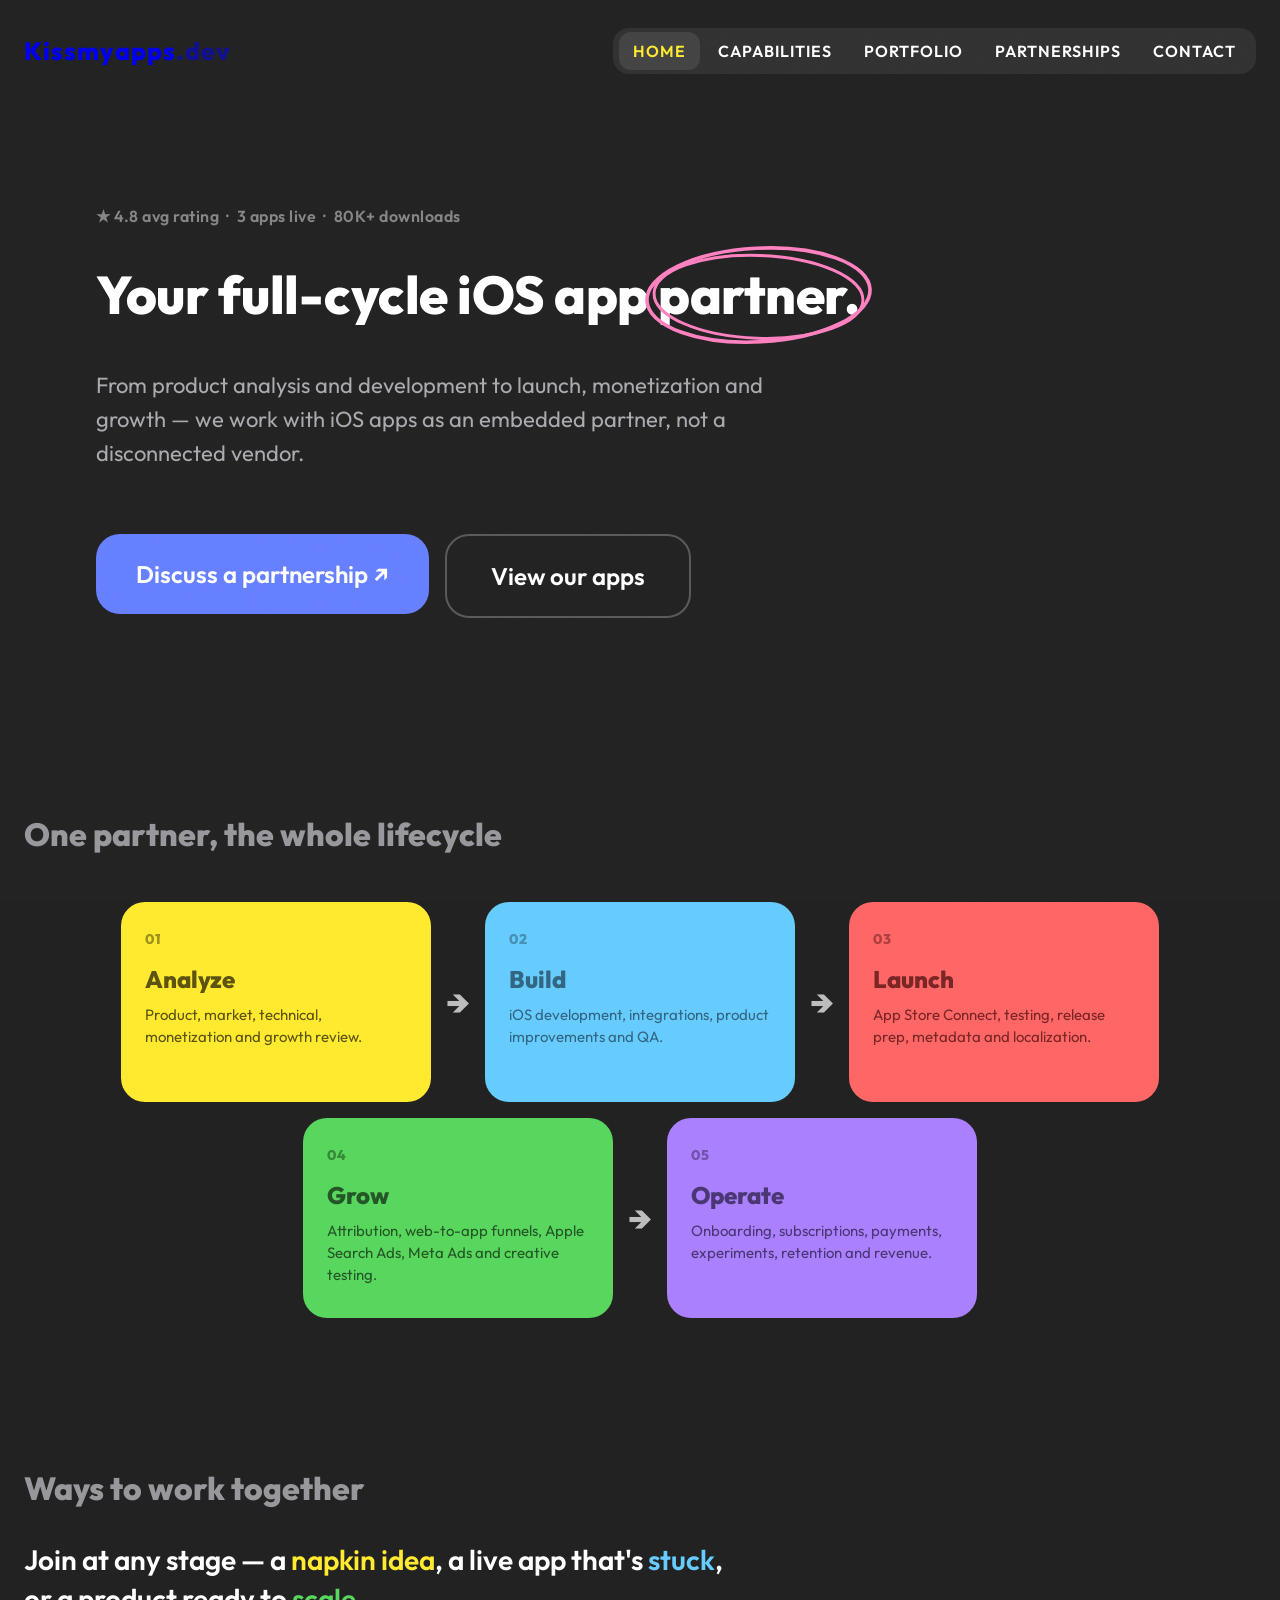
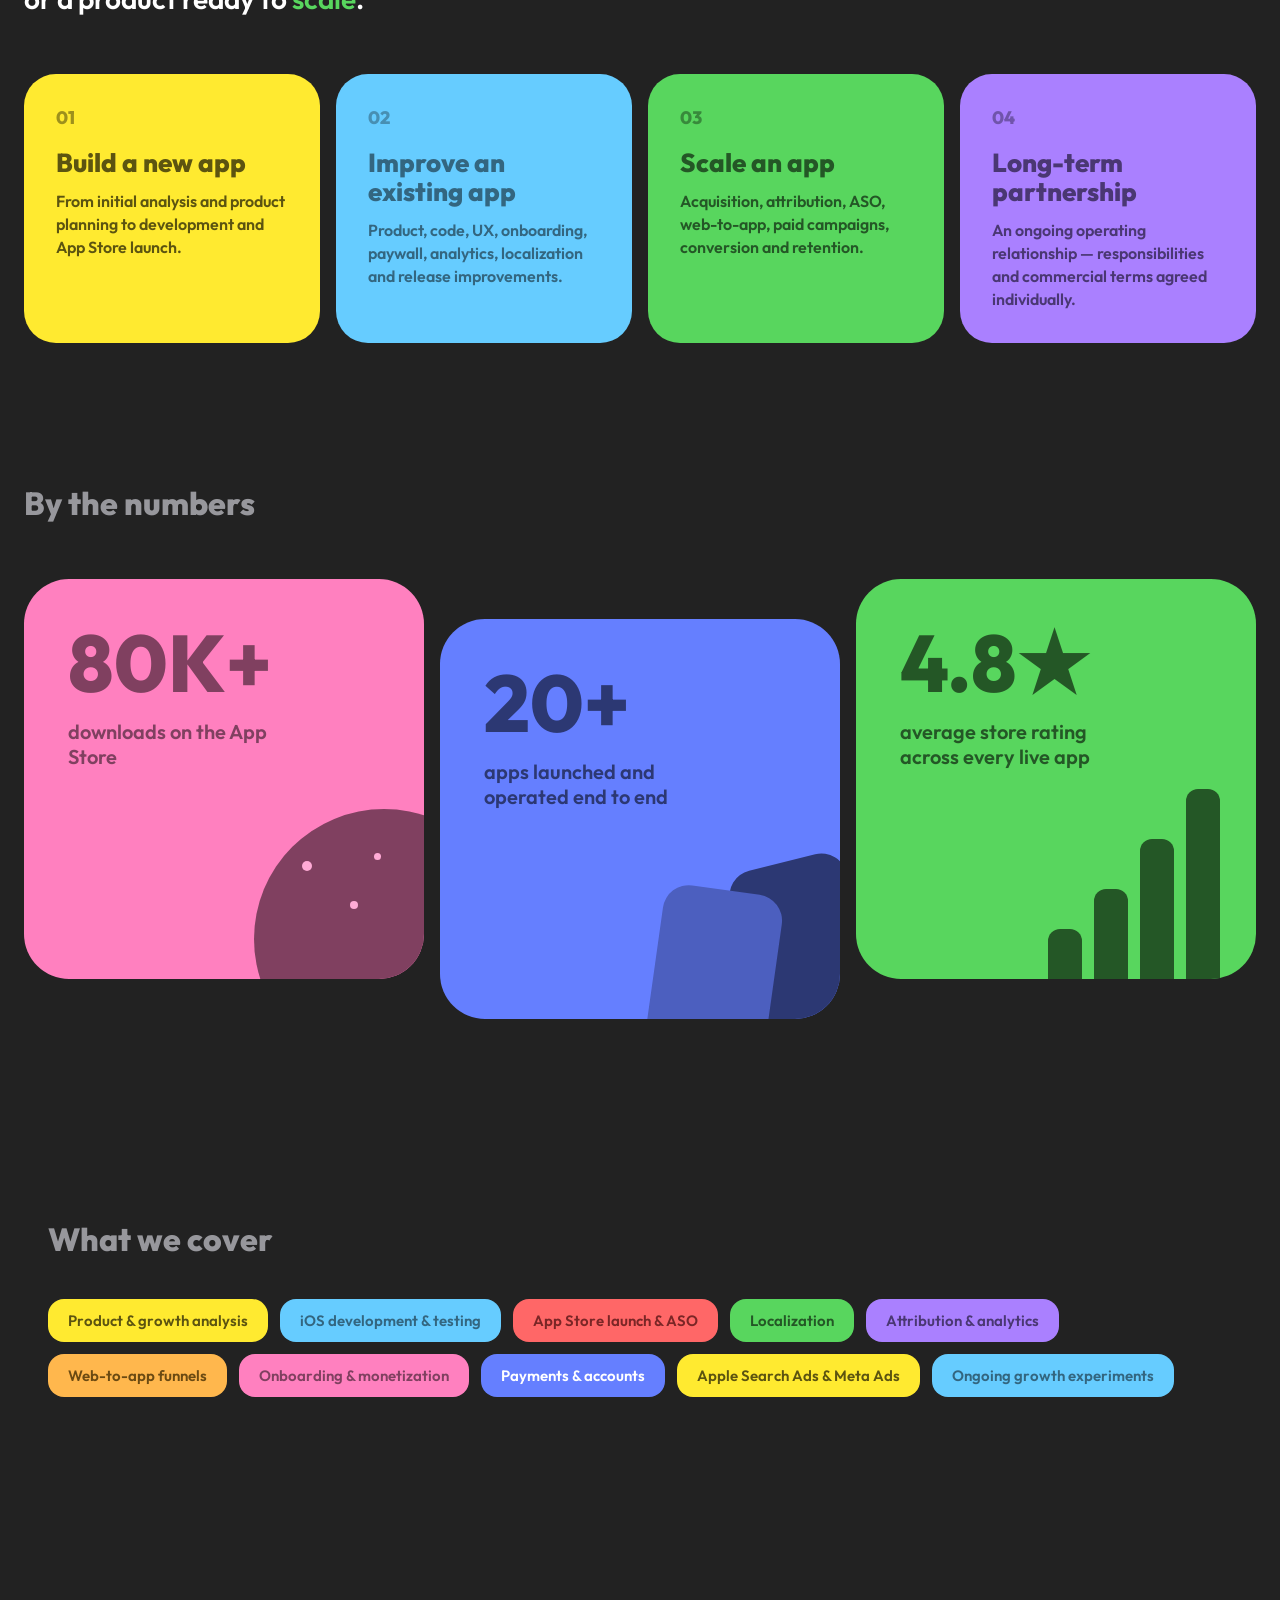
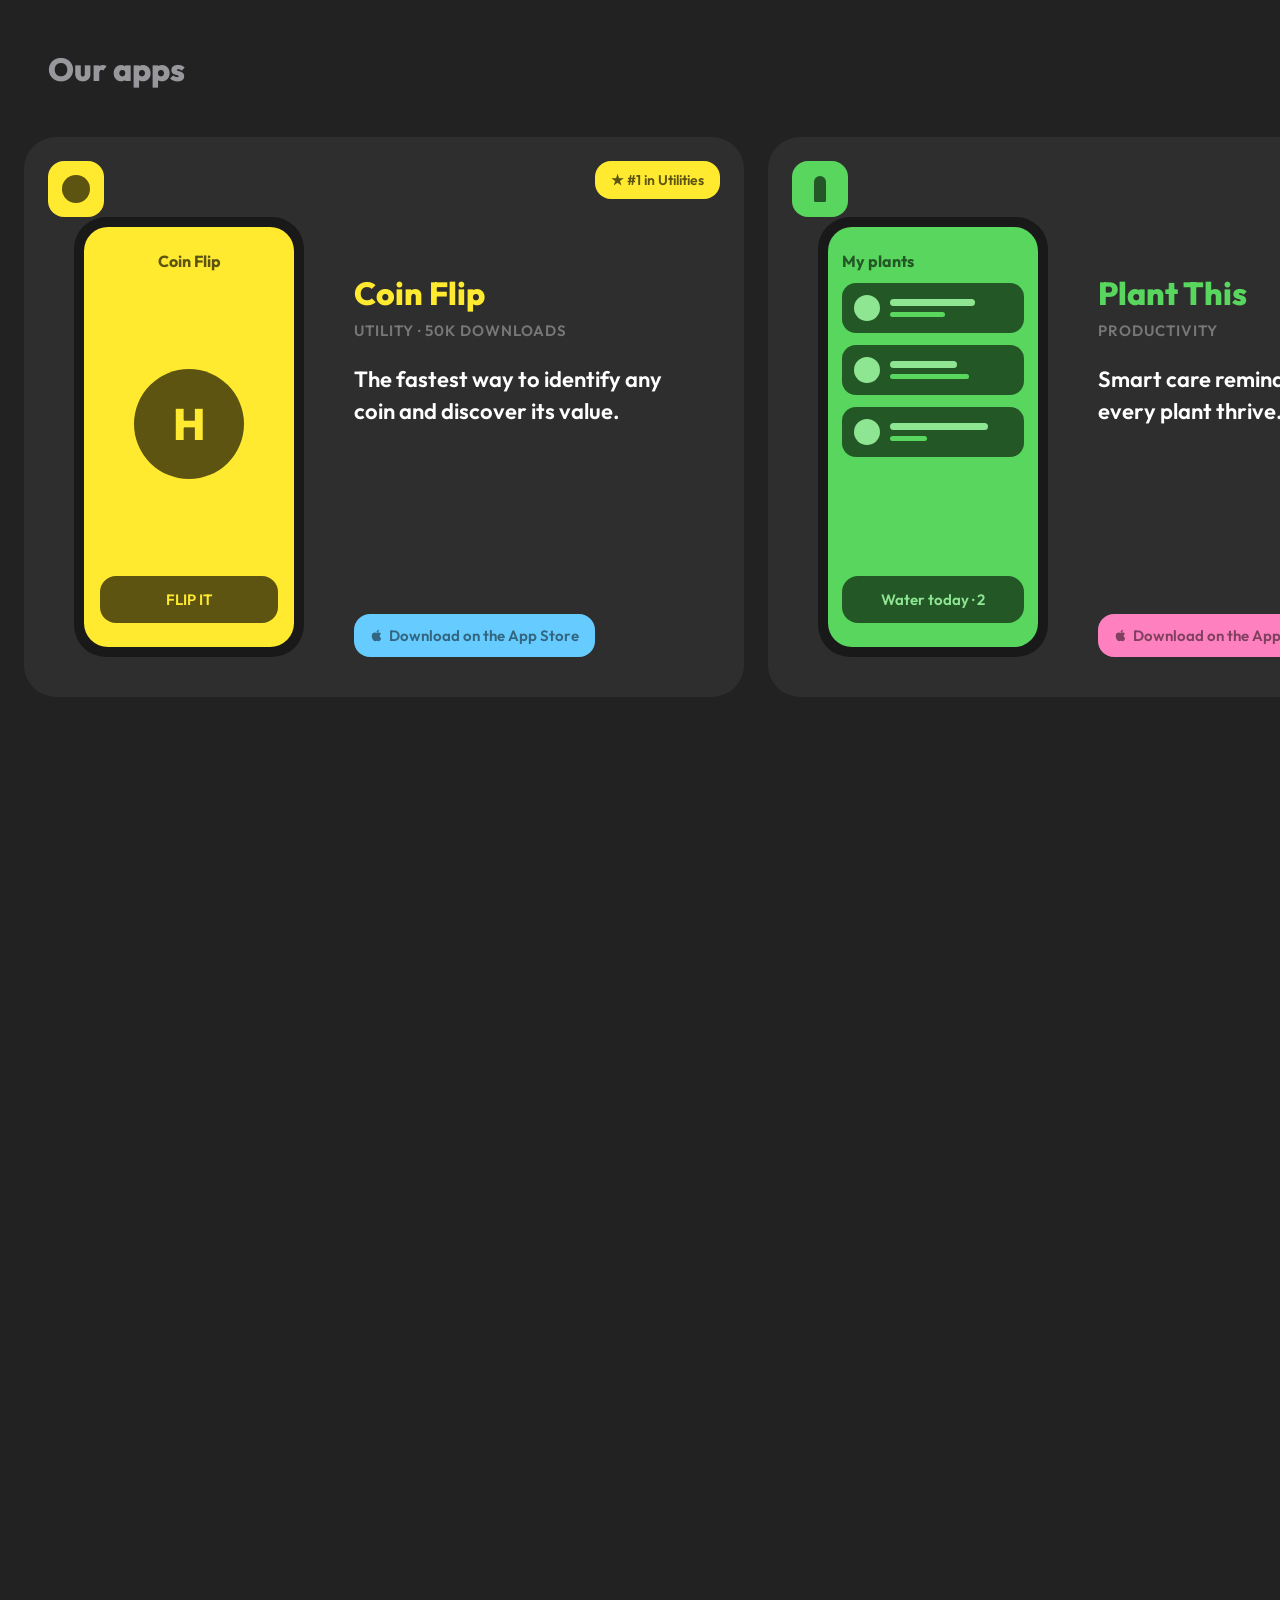
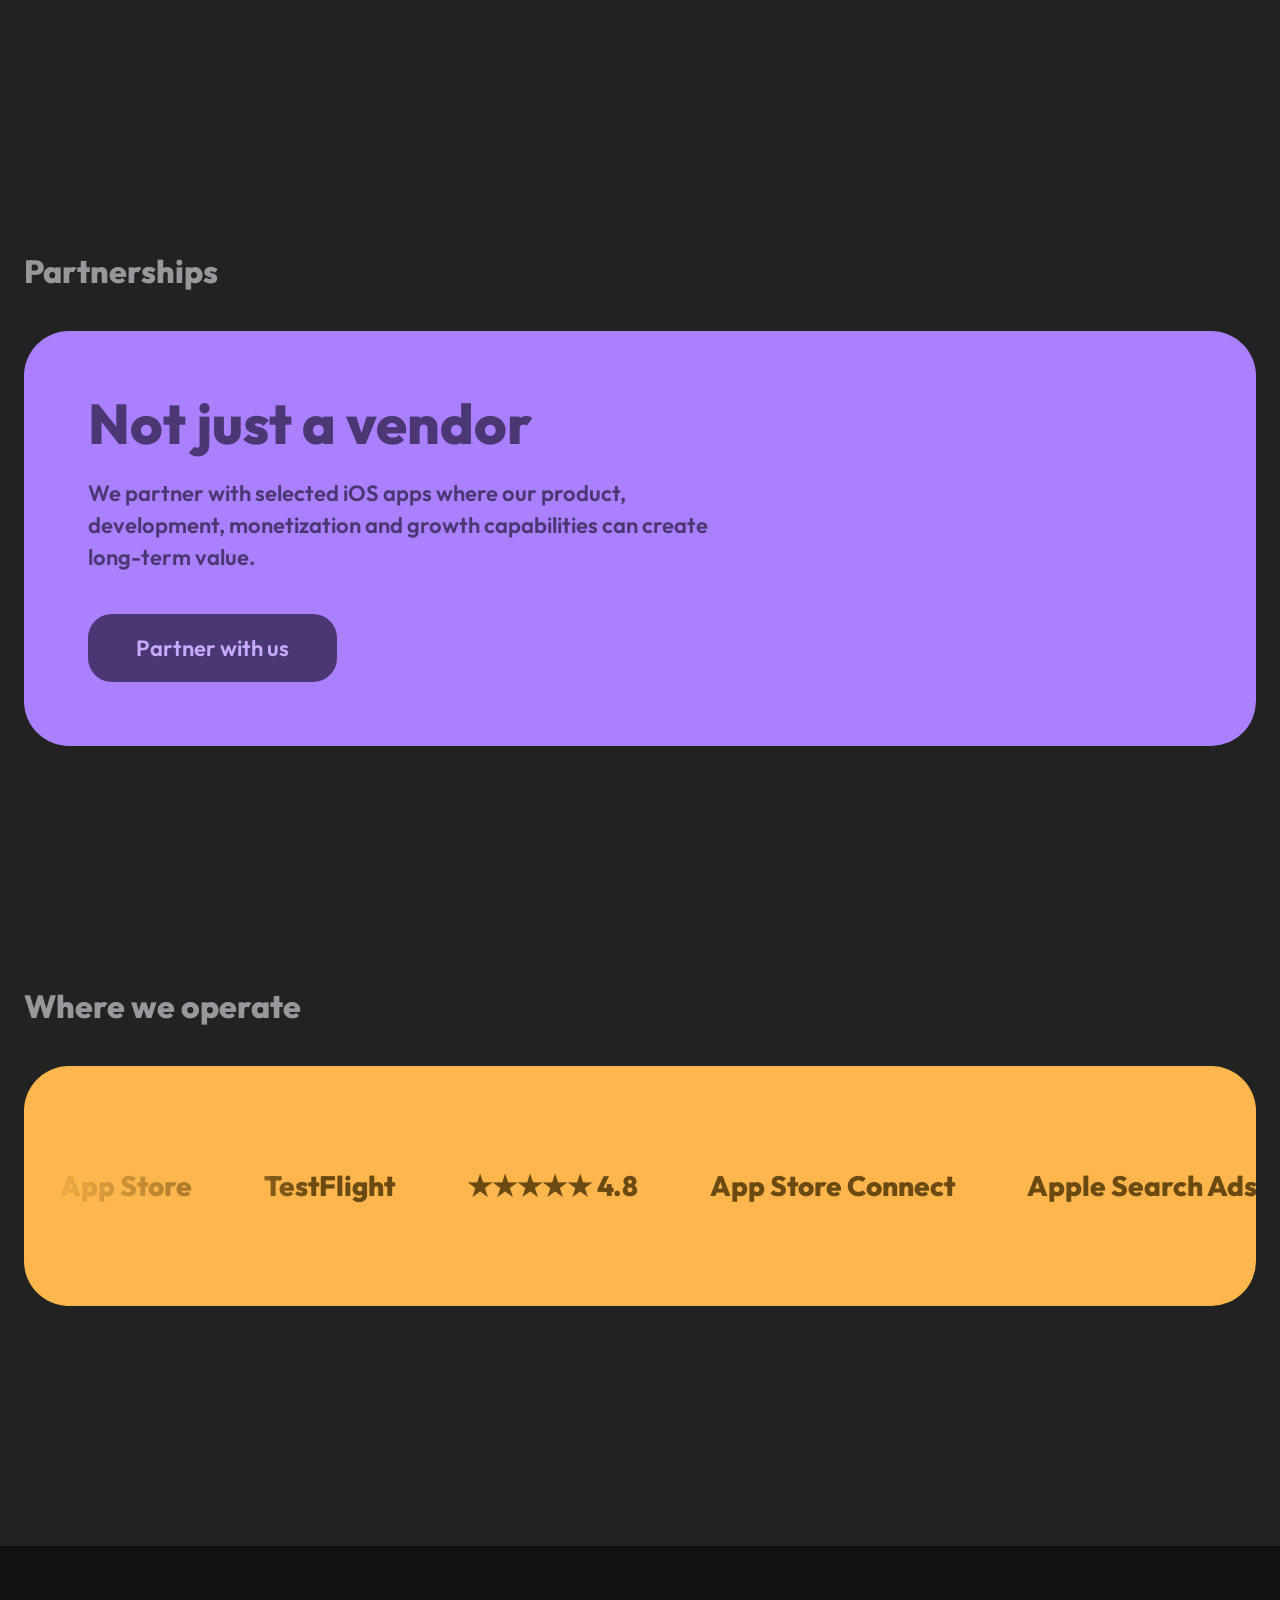
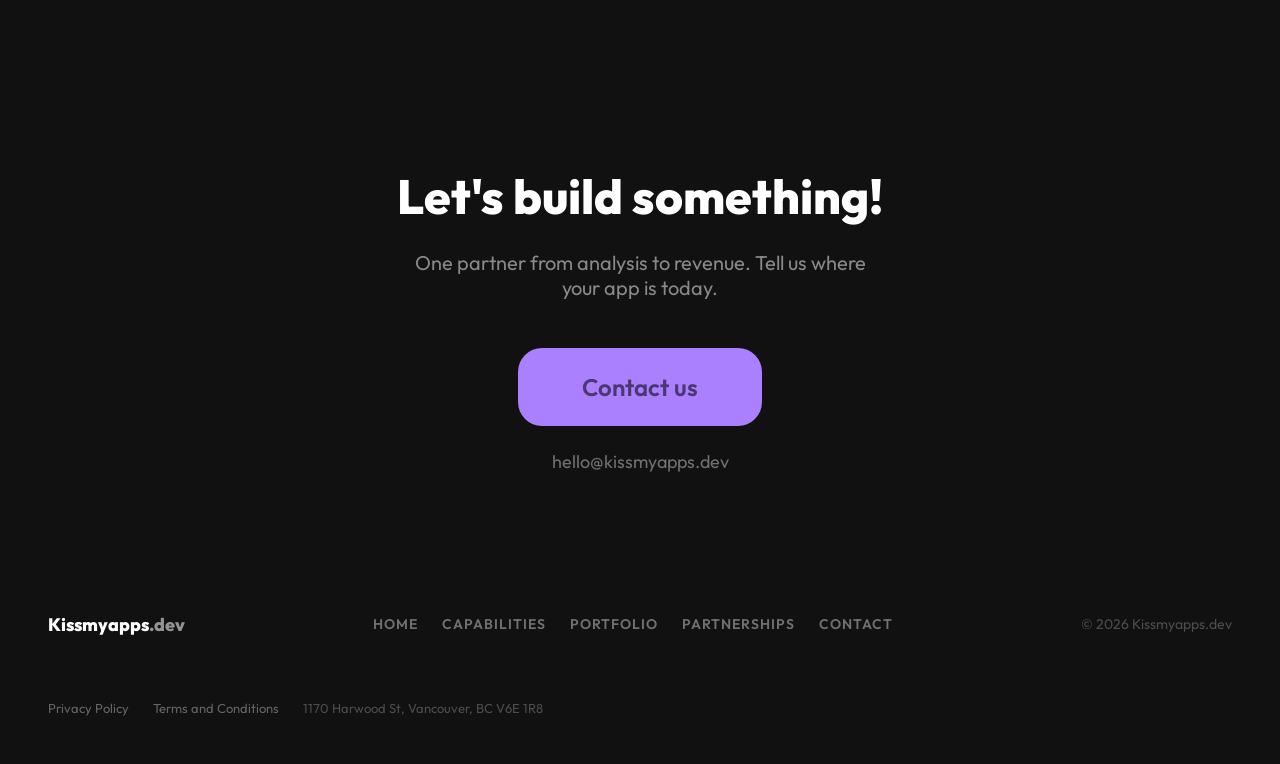
==== commit da62a0da: "Add Plant This Partner Program page at plant.kissmyapps.dev - plant/index.html: full partner-program" ====
--- a/index.html
+++ b/index.html
@@ -236,7 +236,7 @@
                 <div class="card__meta">Utility · 50K downloads</div>
                 <p class="card__blurb">The fastest way to identify any coin and discover its value.</p>
                 <div class="card__stores">
-                  <a href="#" target="_blank" rel="noopener noreferrer" class="pill" style="background: #66ccff; color: #336680; --pill-hover: #9ce0ff; text-decoration: none;"><svg viewBox="0 0 384 512" aria-hidden="true"><path d="M318.7 268.7c-.2-36.7 16.4-64.4 50-84.8-18.8-26.9-47.2-41.7-84.7-44.6-35.5-2.8-74.3 20.7-88.5 20.7-15 0-49.4-19.7-76.4-19.7C63.3 141.2 4 184.8 4 273.5q0 39.3 14.4 81.2c12.8 36.7 59 126.7 107.2 125.2 25.2-.6 43-17.9 75.8-17.9 31.8 0 48.3 17.9 76.4 17.9 48.6-.7 90.4-82.5 102.6-119.3-65.2-30.7-61.7-90-61.7-91.9zm-56.6-164.2c27.3-32.4 24.8-61.9 24-72.5-24.1 1.4-52 16.4-67.9 34.9-17.5 19.8-27.8 44.3-25.6 71.9 26.1 2 49.9-11.4 69.5-34.3z"/></svg>Download on the App Store</a>
+                  <a href="https://apps.apple.com/app/coin-flip-scan-id-price-value/id6747362186" target="_blank" rel="noopener noreferrer" class="pill" style="background: #66ccff; color: #336680; --pill-hover: #9ce0ff; text-decoration: none;"><svg viewBox="0 0 384 512" aria-hidden="true"><path d="M318.7 268.7c-.2-36.7 16.4-64.4 50-84.8-18.8-26.9-47.2-41.7-84.7-44.6-35.5-2.8-74.3 20.7-88.5 20.7-15 0-49.4-19.7-76.4-19.7C63.3 141.2 4 184.8 4 273.5q0 39.3 14.4 81.2c12.8 36.7 59 126.7 107.2 125.2 25.2-.6 43-17.9 75.8-17.9 31.8 0 48.3 17.9 76.4 17.9 48.6-.7 90.4-82.5 102.6-119.3-65.2-30.7-61.7-90-61.7-91.9zm-56.6-164.2c27.3-32.4 24.8-61.9 24-72.5-24.1 1.4-52 16.4-67.9 34.9-17.5 19.8-27.8 44.3-25.6 71.9 26.1 2 49.9-11.4 69.5-34.3z"/></svg>Download on the App Store</a>
                 </div>
               </div>
             </article>
@@ -274,7 +274,7 @@
                 <div class="card__meta">Productivity</div>
                 <p class="card__blurb">Smart care reminders that help every plant thrive.</p>
                 <div class="card__stores">
-                  <a href="#" target="_blank" rel="noopener noreferrer" class="pill" style="background: #ff80bf; color: #804060; --pill-hover: #ffabd6; text-decoration: none;"><svg viewBox="0 0 384 512" aria-hidden="true"><path d="M318.7 268.7c-.2-36.7 16.4-64.4 50-84.8-18.8-26.9-47.2-41.7-84.7-44.6-35.5-2.8-74.3 20.7-88.5 20.7-15 0-49.4-19.7-76.4-19.7C63.3 141.2 4 184.8 4 273.5q0 39.3 14.4 81.2c12.8 36.7 59 126.7 107.2 125.2 25.2-.6 43-17.9 75.8-17.9 31.8 0 48.3 17.9 76.4 17.9 48.6-.7 90.4-82.5 102.6-119.3-65.2-30.7-61.7-90-61.7-91.9zm-56.6-164.2c27.3-32.4 24.8-61.9 24-72.5-24.1 1.4-52 16.4-67.9 34.9-17.5 19.8-27.8 44.3-25.6 71.9 26.1 2 49.9-11.4 69.5-34.3z"/></svg>Download on the App Store</a>
+                  <a href="https://apps.apple.com/app/plant-this-id-leaf-identifier/id6788505989" target="_blank" rel="noopener noreferrer" class="pill" style="background: #ff80bf; color: #804060; --pill-hover: #ffabd6; text-decoration: none;"><svg viewBox="0 0 384 512" aria-hidden="true"><path d="M318.7 268.7c-.2-36.7 16.4-64.4 50-84.8-18.8-26.9-47.2-41.7-84.7-44.6-35.5-2.8-74.3 20.7-88.5 20.7-15 0-49.4-19.7-76.4-19.7C63.3 141.2 4 184.8 4 273.5q0 39.3 14.4 81.2c12.8 36.7 59 126.7 107.2 125.2 25.2-.6 43-17.9 75.8-17.9 31.8 0 48.3 17.9 76.4 17.9 48.6-.7 90.4-82.5 102.6-119.3-65.2-30.7-61.7-90-61.7-91.9zm-56.6-164.2c27.3-32.4 24.8-61.9 24-72.5-24.1 1.4-52 16.4-67.9 34.9-17.5 19.8-27.8 44.3-25.6 71.9 26.1 2 49.9-11.4 69.5-34.3z"/></svg>Download on the App Store</a>
                 </div>
               </div>
             </article>
--- a/css/styles.css
+++ b/css/styles.css
@@ -1172,11 +1172,11 @@
   font-size: 18px;
   font-weight: 800;
   opacity: 0.6;
-  margin-bottom: auto;
+  margin-bottom: 20px;
 }
 
 .service h3 {
-  margin: 24px 0 12px;
+  margin: 0 0 12px;
   font-size: 26px;
   font-weight: 800;
   line-height: 1.1;
@@ -1607,7 +1607,8 @@
   display: flex;
   align-items: center;
   justify-content: space-between;
-  gap: 16px;
+  gap: 12px 16px;
+  flex-wrap: wrap;
 }
 
 .resume-nav__back {
@@ -1914,6 +1915,17 @@
   line-height: 1.5;
   color: rgba(255, 255, 255, 0.6);
   max-width: 640px;
+}
+
+/* page-heads under the slim in-flow bar don't need overlay-nav clearance */
+.resume-nav + .page-head {
+  padding-top: 72px;
+}
+
+@media (max-width: 859px) {
+  .resume-nav + .page-head {
+    padding-top: 40px;
+  }
 }
 
 /* full-cycle lifecycle strip */
@@ -2458,6 +2470,188 @@
   }
 }
 
+/* ==========================================================================
+   Coin partner page components
+   ========================================================================== */
+
+/* animated elements inside a page-head stack vertically, not inline */
+.page-head .hw {
+  display: block;
+}
+
+.page-head .hero__actions.hw {
+  display: flex;
+}
+
+/* eyebrow above hero h1 */
+.page-eyebrow {
+  font-size: 15px;
+  font-weight: 700;
+  letter-spacing: 2px;
+  text-transform: uppercase;
+  color: var(--yellow);
+  margin-bottom: 20px;
+}
+
+/* dark data tables (partnership models, pilot framework) */
+.tbl-wrap {
+  overflow-x: auto;
+  border-radius: 24px;
+  background: var(--card);
+}
+
+.tbl {
+  width: 100%;
+  border-collapse: collapse;
+  min-width: 760px;
+}
+
+.tbl--narrow {
+  min-width: 520px;
+}
+
+.tbl th {
+  text-align: left;
+  font-size: 13px;
+  font-weight: 700;
+  text-transform: uppercase;
+  letter-spacing: 1.5px;
+  color: rgba(255, 255, 255, 0.45);
+  padding: 20px 24px;
+  border-bottom: 1px solid rgba(255, 255, 255, 0.12);
+}
+
+.tbl td {
+  padding: 20px 24px;
+  font-size: 16px;
+  line-height: 1.5;
+  color: rgba(255, 255, 255, 0.75);
+  border-bottom: 1px solid rgba(255, 255, 255, 0.06);
+  vertical-align: top;
+}
+
+.tbl tr:last-child td {
+  border-bottom: none;
+}
+
+.tbl td:first-child {
+  color: #ffffff;
+  font-weight: 700;
+}
+
+.tbl .rev {
+  font-size: 22px;
+  font-weight: 800;
+  white-space: nowrap;
+}
+
+/* green checklist */
+.checks {
+  list-style: none;
+  margin: 0;
+  padding: 0;
+  max-width: 720px;
+}
+
+.checks li {
+  position: relative;
+  padding-left: 40px;
+  margin-bottom: 14px;
+  font-size: 18px;
+  line-height: 1.5;
+  color: rgba(255, 255, 255, 0.75);
+}
+
+.checks li::before {
+  content: "✓";
+  position: absolute;
+  left: 0;
+  top: 1px;
+  width: 26px;
+  height: 26px;
+  border-radius: 9px;
+  background: var(--green);
+  color: var(--green-dark);
+  font-weight: 800;
+  font-size: 15px;
+  display: flex;
+  align-items: center;
+  justify-content: center;
+}
+
+/* bullet lists inside colored cards */
+.svc-list {
+  margin: 16px 0 0;
+  padding: 0;
+  list-style: none;
+}
+
+.svc-list li {
+  position: relative;
+  padding-left: 18px;
+  margin-bottom: 8px;
+  font-size: 15px;
+  font-weight: 600;
+  line-height: 1.4;
+}
+
+.svc-list li::before {
+  content: "";
+  position: absolute;
+  left: 0;
+  top: 8px;
+  width: 8px;
+  height: 5px;
+  border-radius: 3px;
+  background: currentColor;
+  opacity: 0.5;
+}
+
+/* funnel flow strip */
+.flow {
+  display: flex;
+  flex-wrap: wrap;
+  gap: 12px;
+  align-items: center;
+}
+
+.flow__step {
+  background: var(--card);
+  border-radius: 16px;
+  padding: 14px 20px;
+  font-size: 16px;
+  font-weight: 600;
+}
+
+.flow__arrow {
+  color: rgba(255, 255, 255, 0.5);
+  font-weight: 800;
+  font-size: 22px;
+}
+
+/* quiet footnote text */
+.note {
+  font-size: 15px;
+  line-height: 1.55;
+  color: rgba(255, 255, 255, 0.5);
+  max-width: 680px;
+}
+
+@media (max-width: 859px) {
+  .checks li {
+    font-size: 16px;
+  }
+
+  .flow__step {
+    width: 100%;
+    box-sizing: border-box;
+  }
+
+  .flow__arrow {
+    display: none;
+  }
+}
+
 /* ---- reduced motion ---- */
 
 @media (prefers-reduced-motion: reduce) {
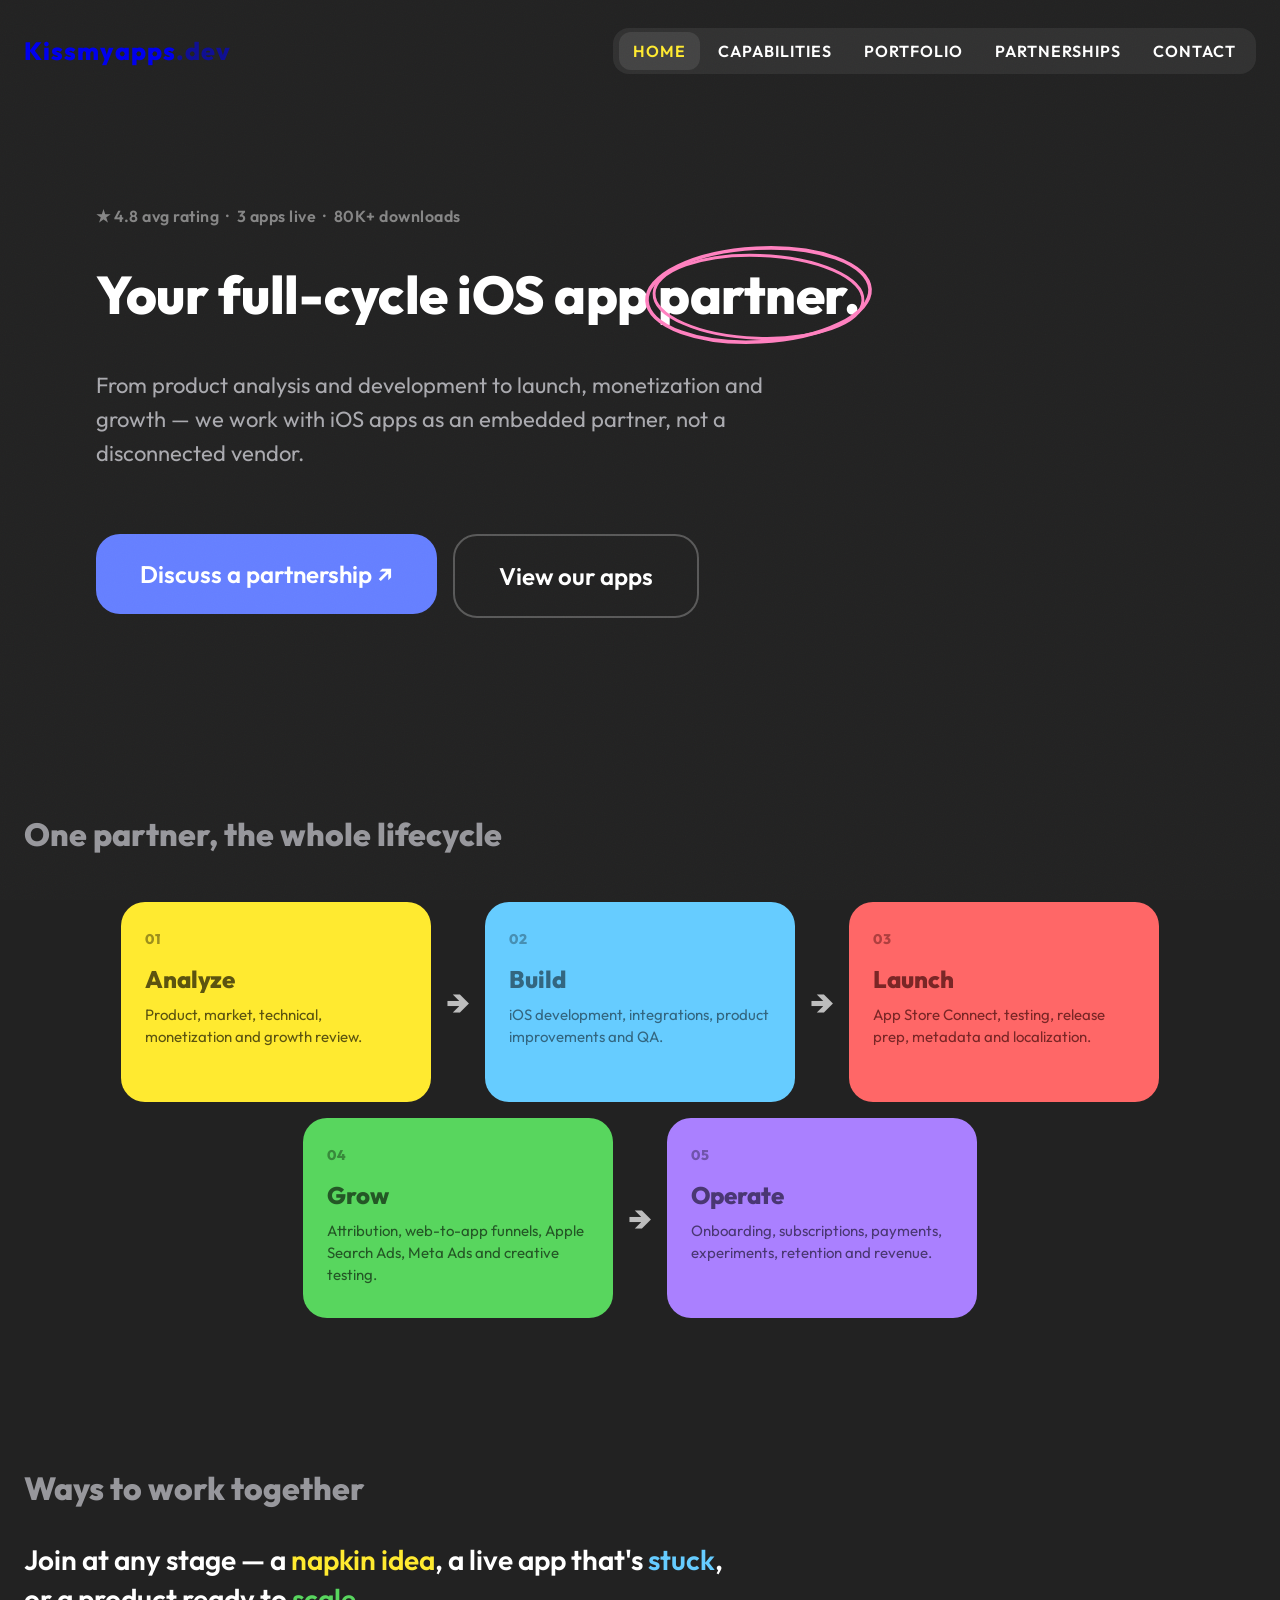
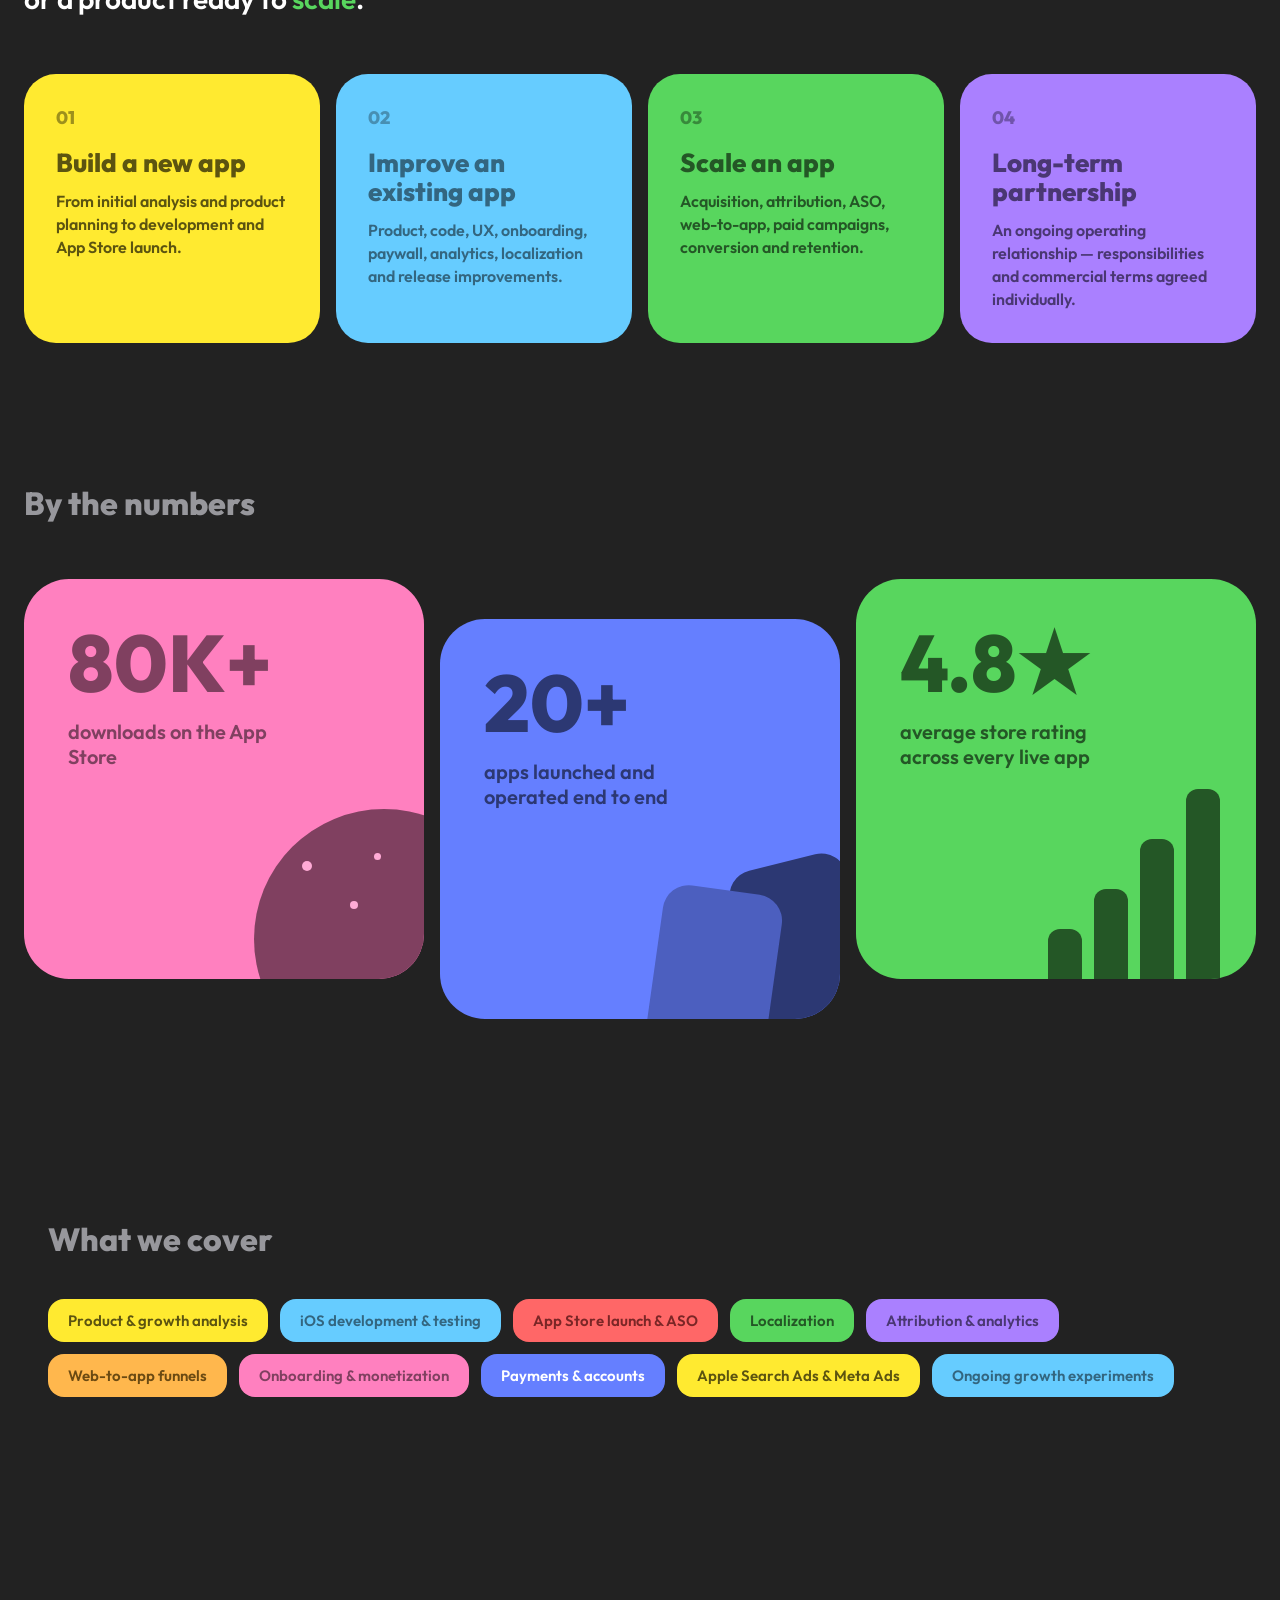
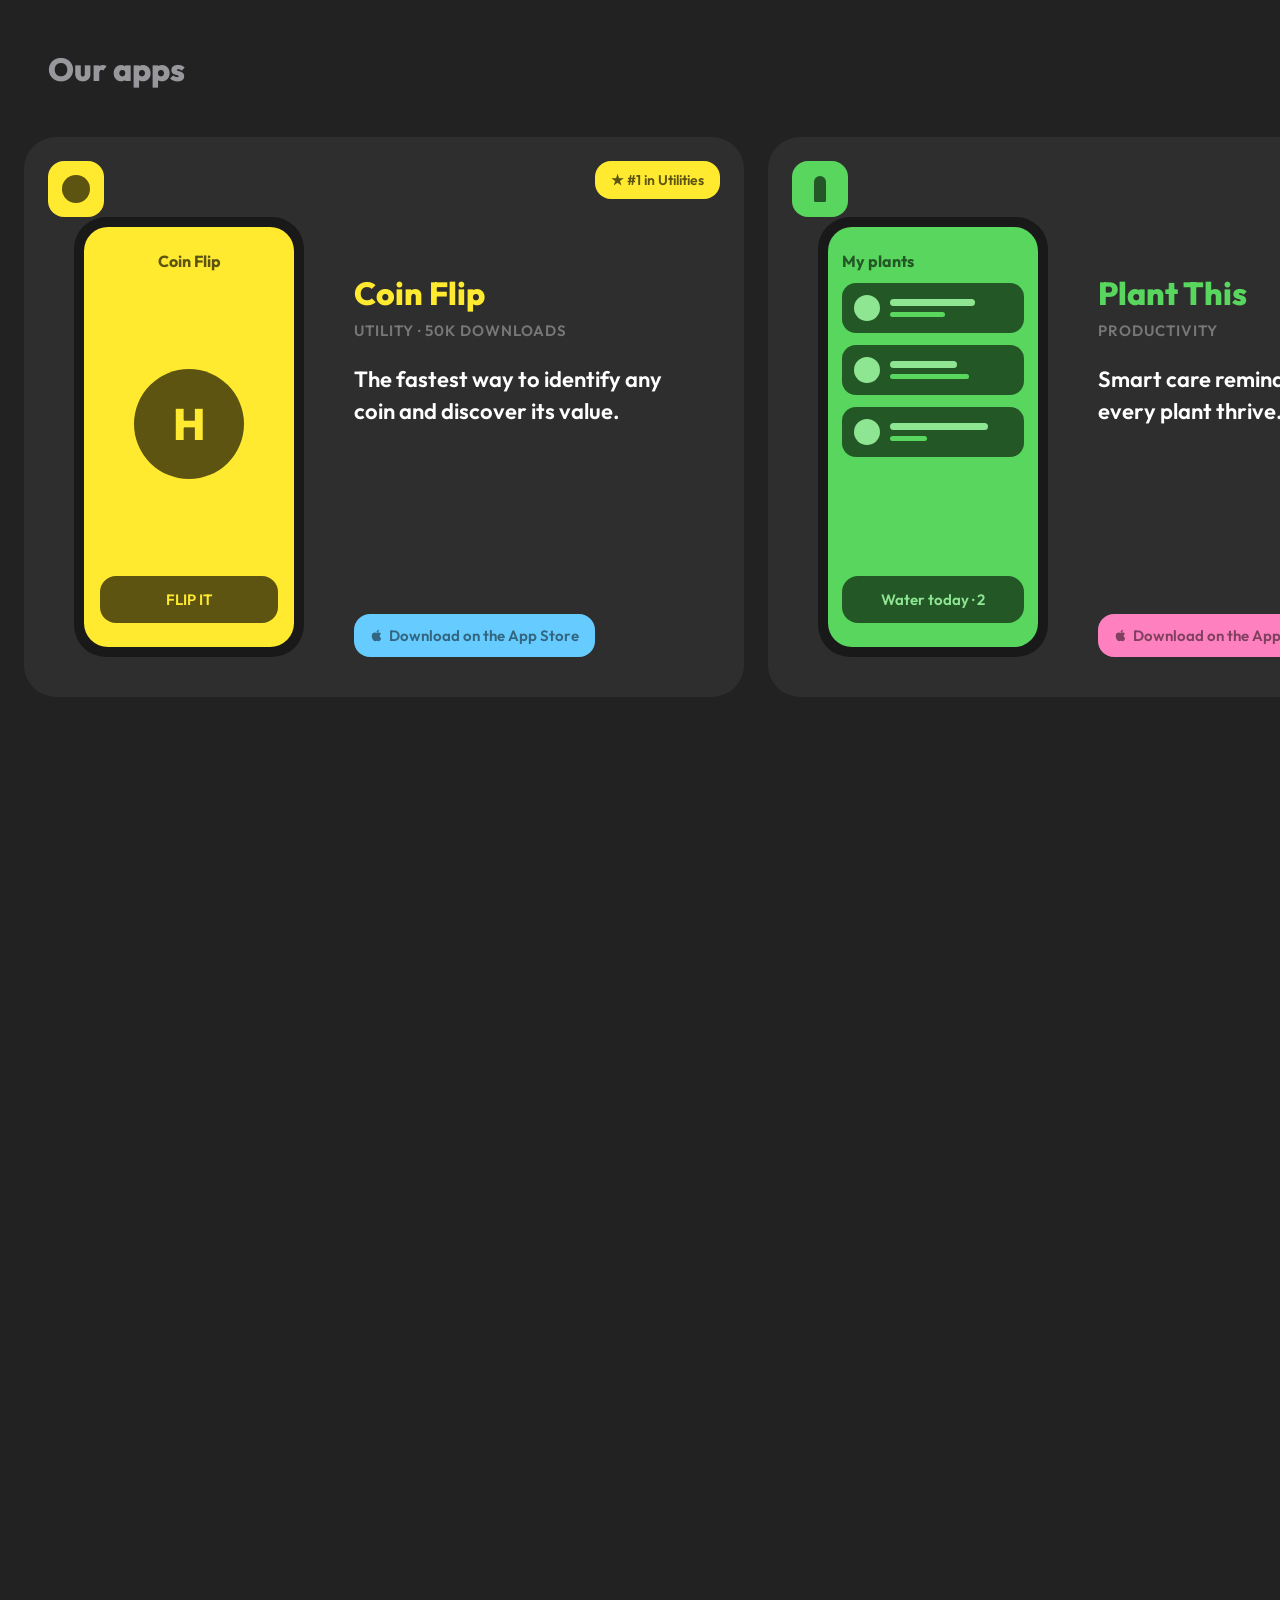
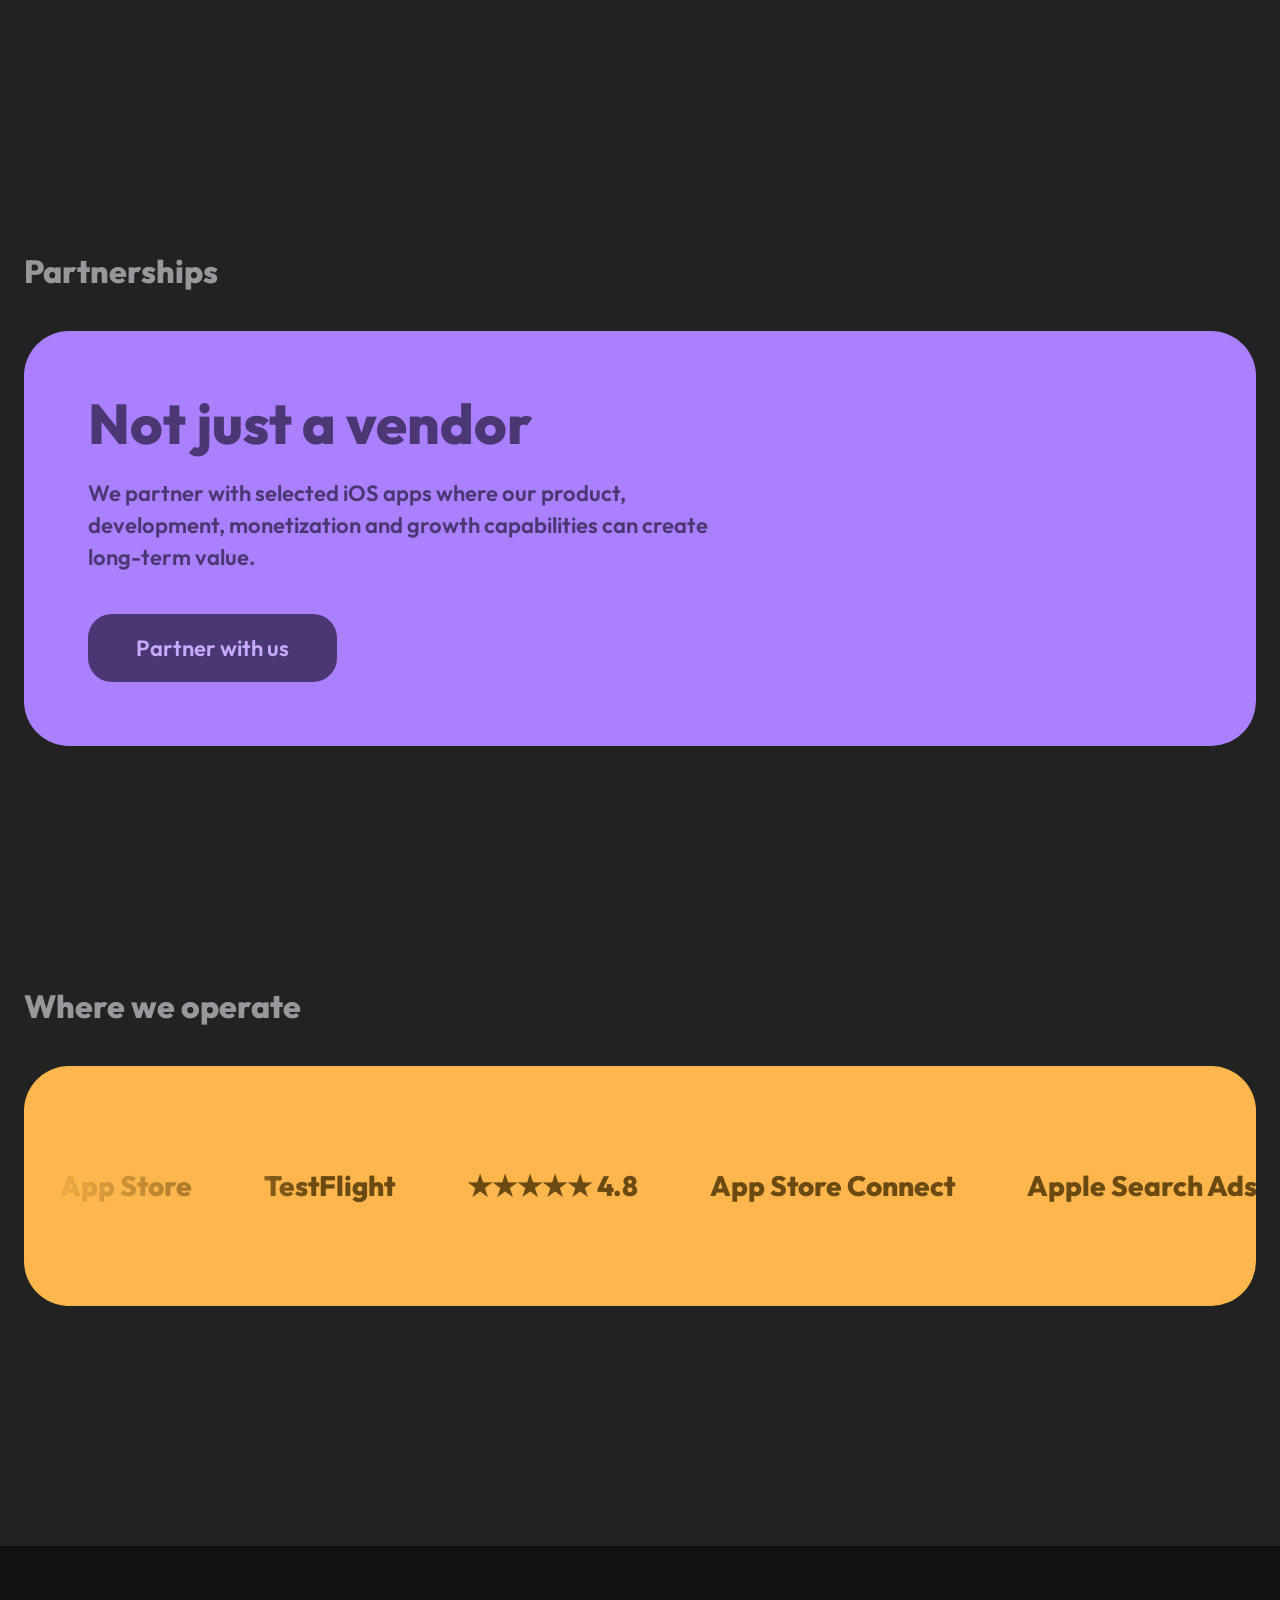
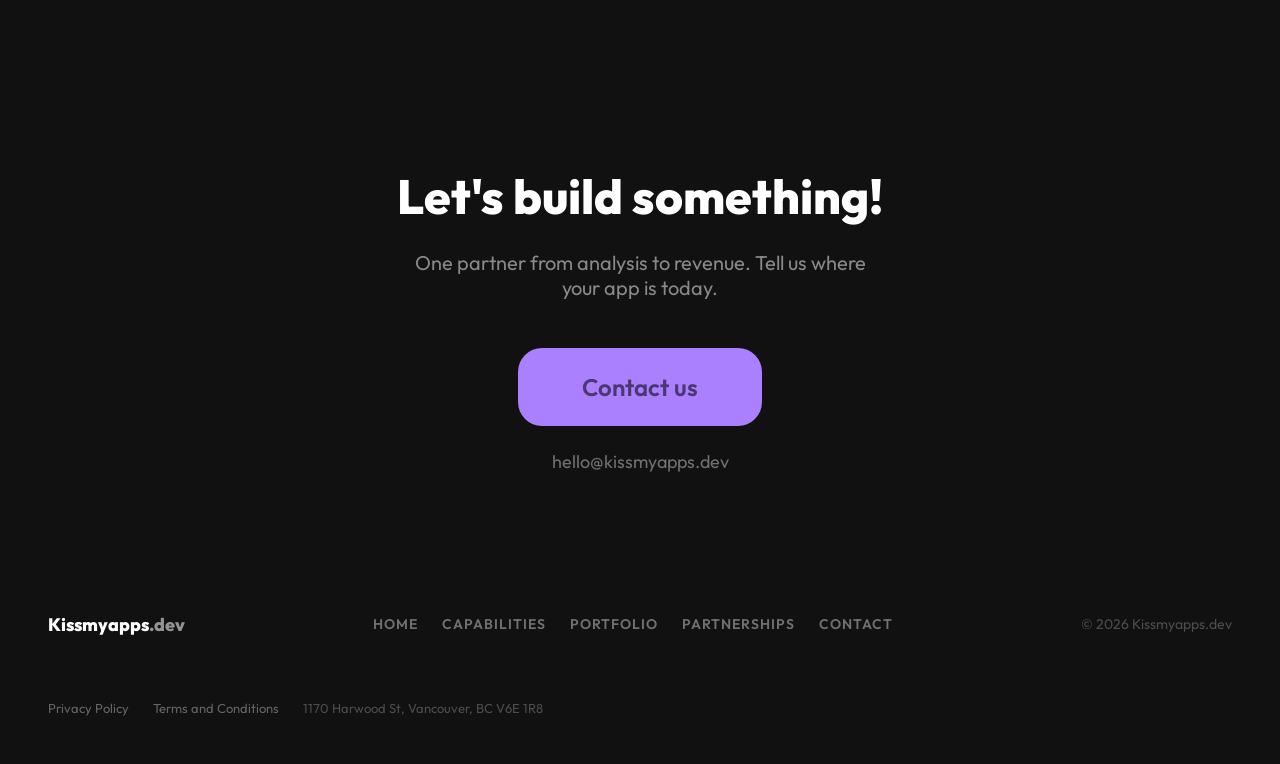
==== commit 52df4b89: "Fix mobile hero CTA wrap and restore funnel arrows on mobile - .btn--hero sized by padding, not fixe" ====
--- a/index.html
+++ b/index.html
@@ -69,7 +69,7 @@
     <p class="hero__sub hw" style="--d: 0.7s">From product analysis and development to launch, monetization and growth — we work with iOS apps as an embedded partner, not a disconnected vendor.</p>
 
     <div class="hero__actions hw" style="--d: 1s">
-      <a href="/partnerships" class="btn btn--hero" style="width: auto; padding: 0 40px;">Discuss a partnership&nbsp;↗</a>
+      <a href="/partnerships" class="btn btn--hero">Discuss a partnership&nbsp;↗&#xFE0E;</a>
       <a href="/portfolio" class="btn btn--secondary">View our apps</a>
     </div>
   </header>
--- a/css/styles.css
+++ b/css/styles.css
@@ -133,6 +133,7 @@
   display: inline-flex;
   align-items: center;
   justify-content: center;
+  text-align: center;
   font-family: 'Outfit', sans-serif;
   font-size: 24px;
   font-weight: 600;
@@ -148,9 +149,10 @@
 }
 
 .btn--hero {
-  width: 400px;
+  width: auto;
   max-width: 100%;
   height: 80px;
+  padding: 0 44px;
   background: var(--blue);
   color: #ffffff;
 }
@@ -1423,6 +1425,8 @@
     width: 100%;
     height: 48px;
     border-radius: 12px;
+    padding: 0 12px;
+    font-size: 18px;
   }
 
   .stats {
@@ -2647,8 +2651,12 @@
     box-sizing: border-box;
   }
 
+  /* vertical connectors so the journey still reads as a sequence */
   .flow__arrow {
-    display: none;
+    transform: rotate(90deg);
+    font-size: 18px;
+    margin: 0 0 0 24px;
+    color: rgba(255, 255, 255, 0.4);
   }
 }
 
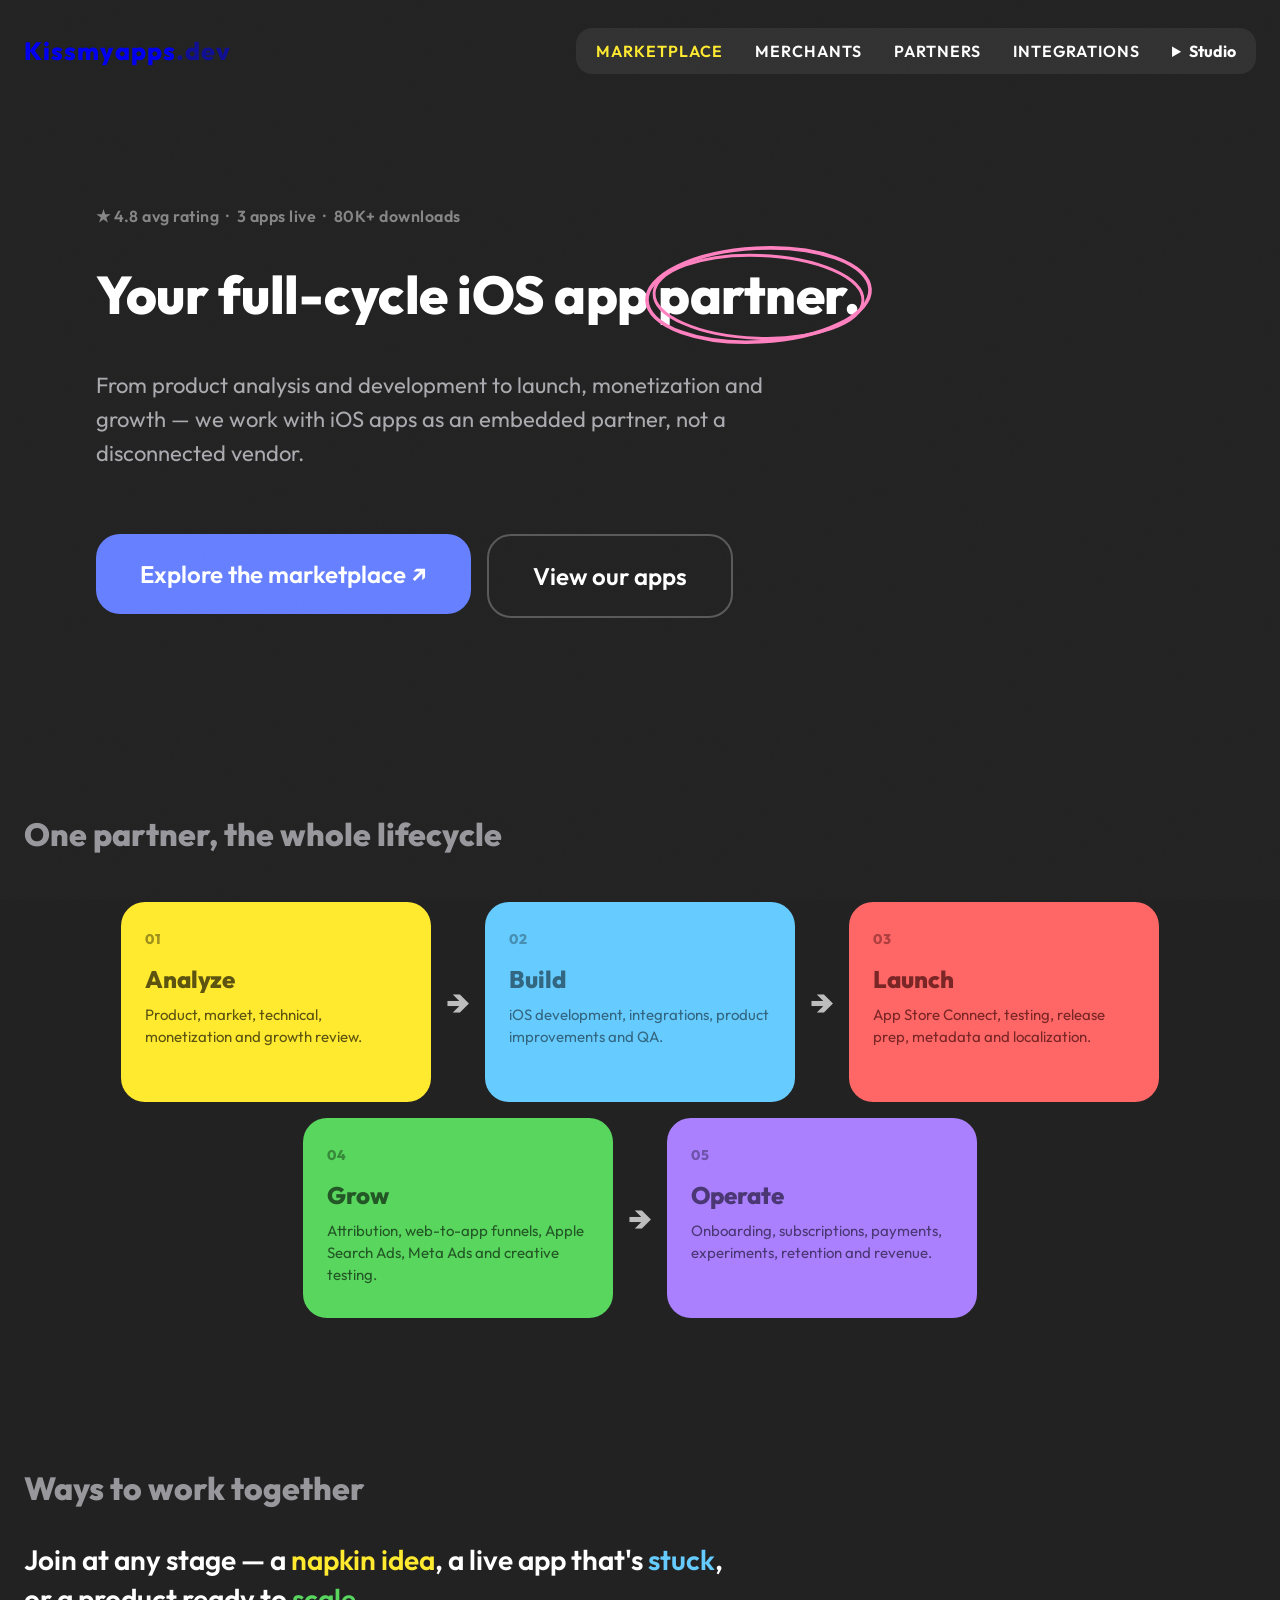
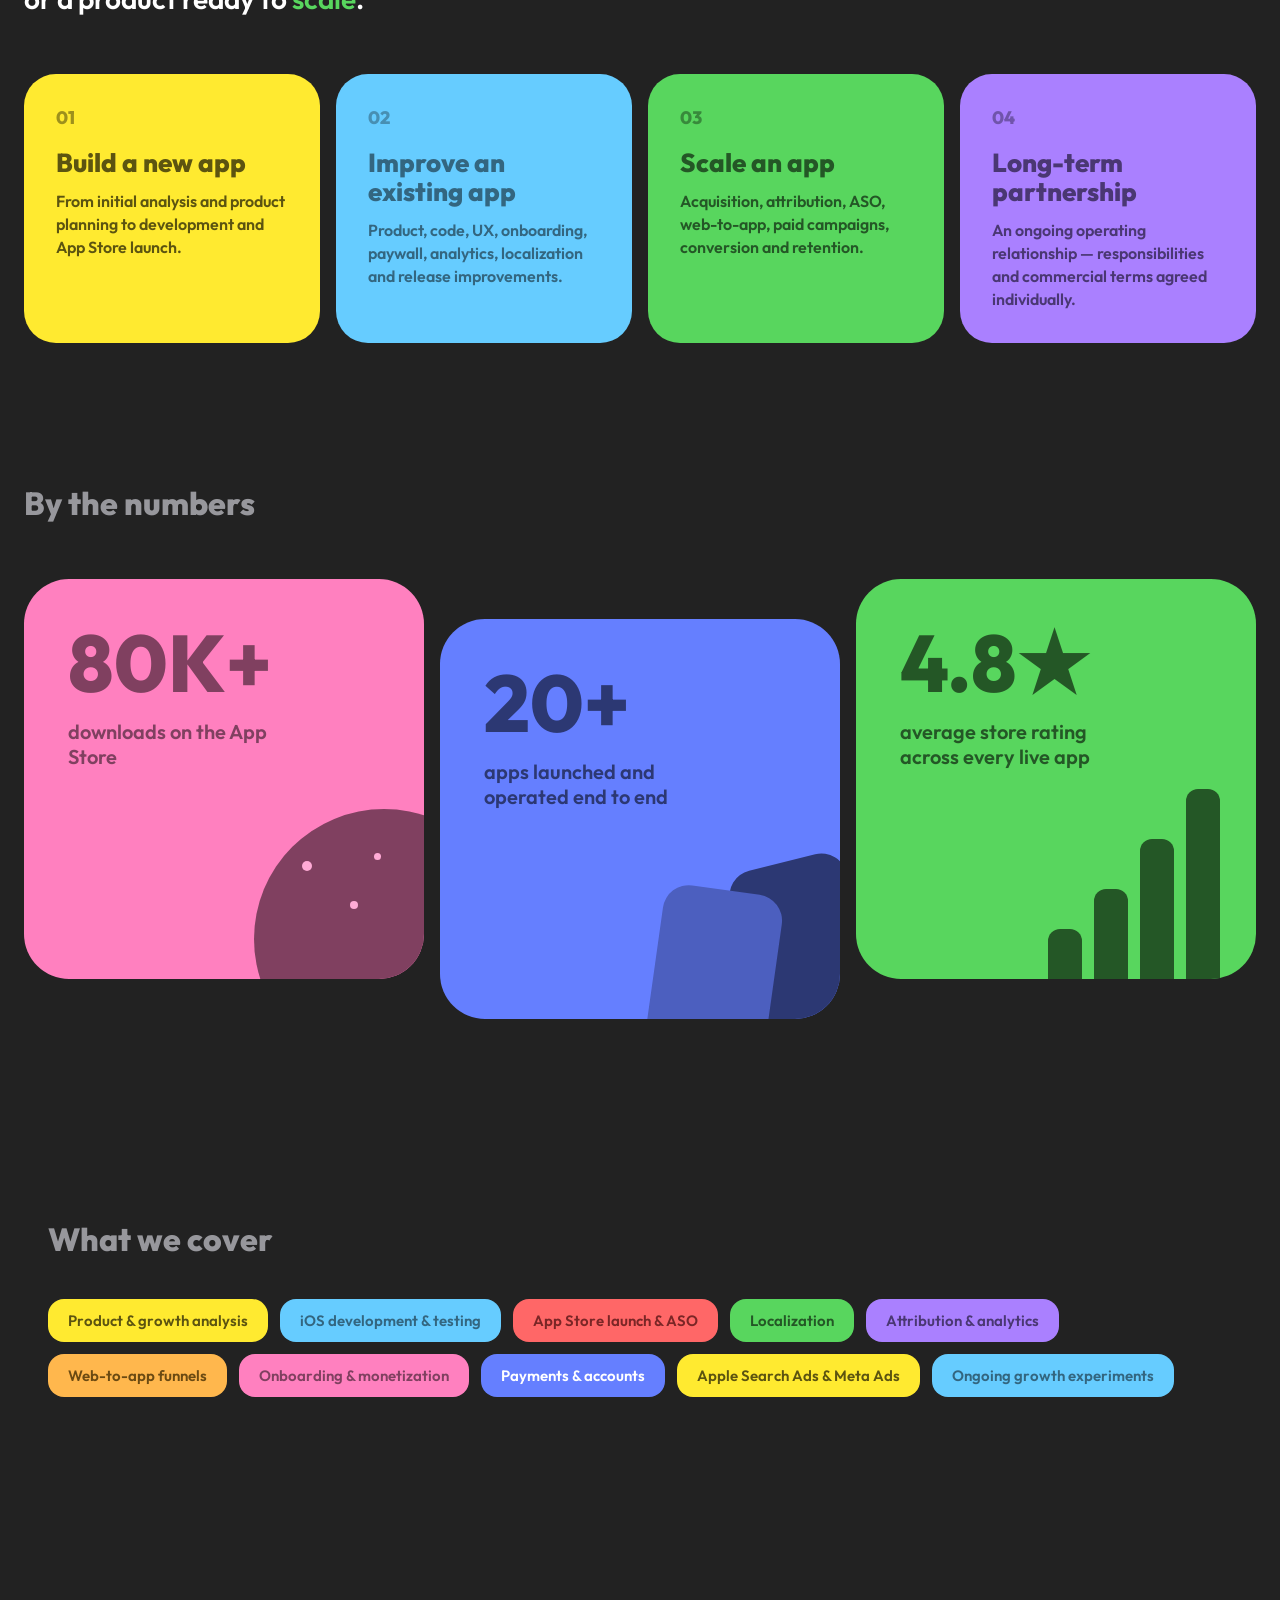
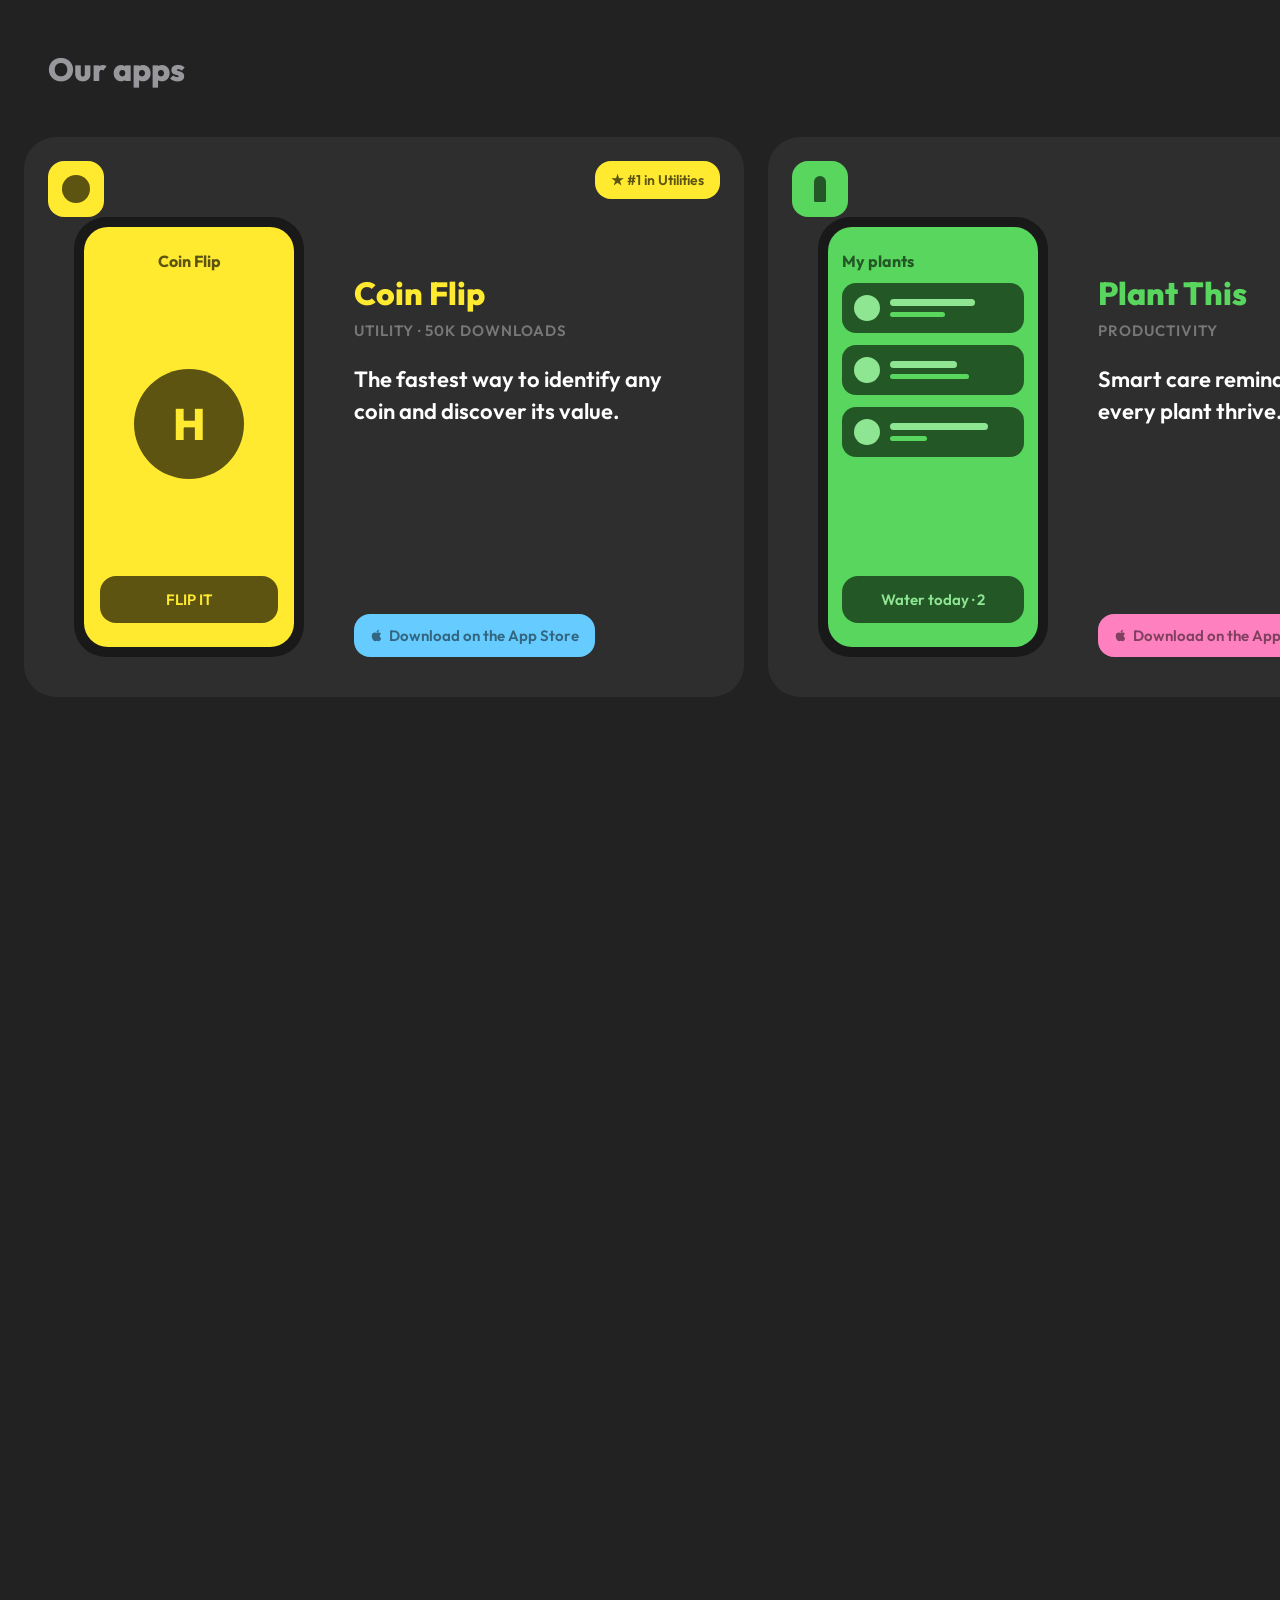
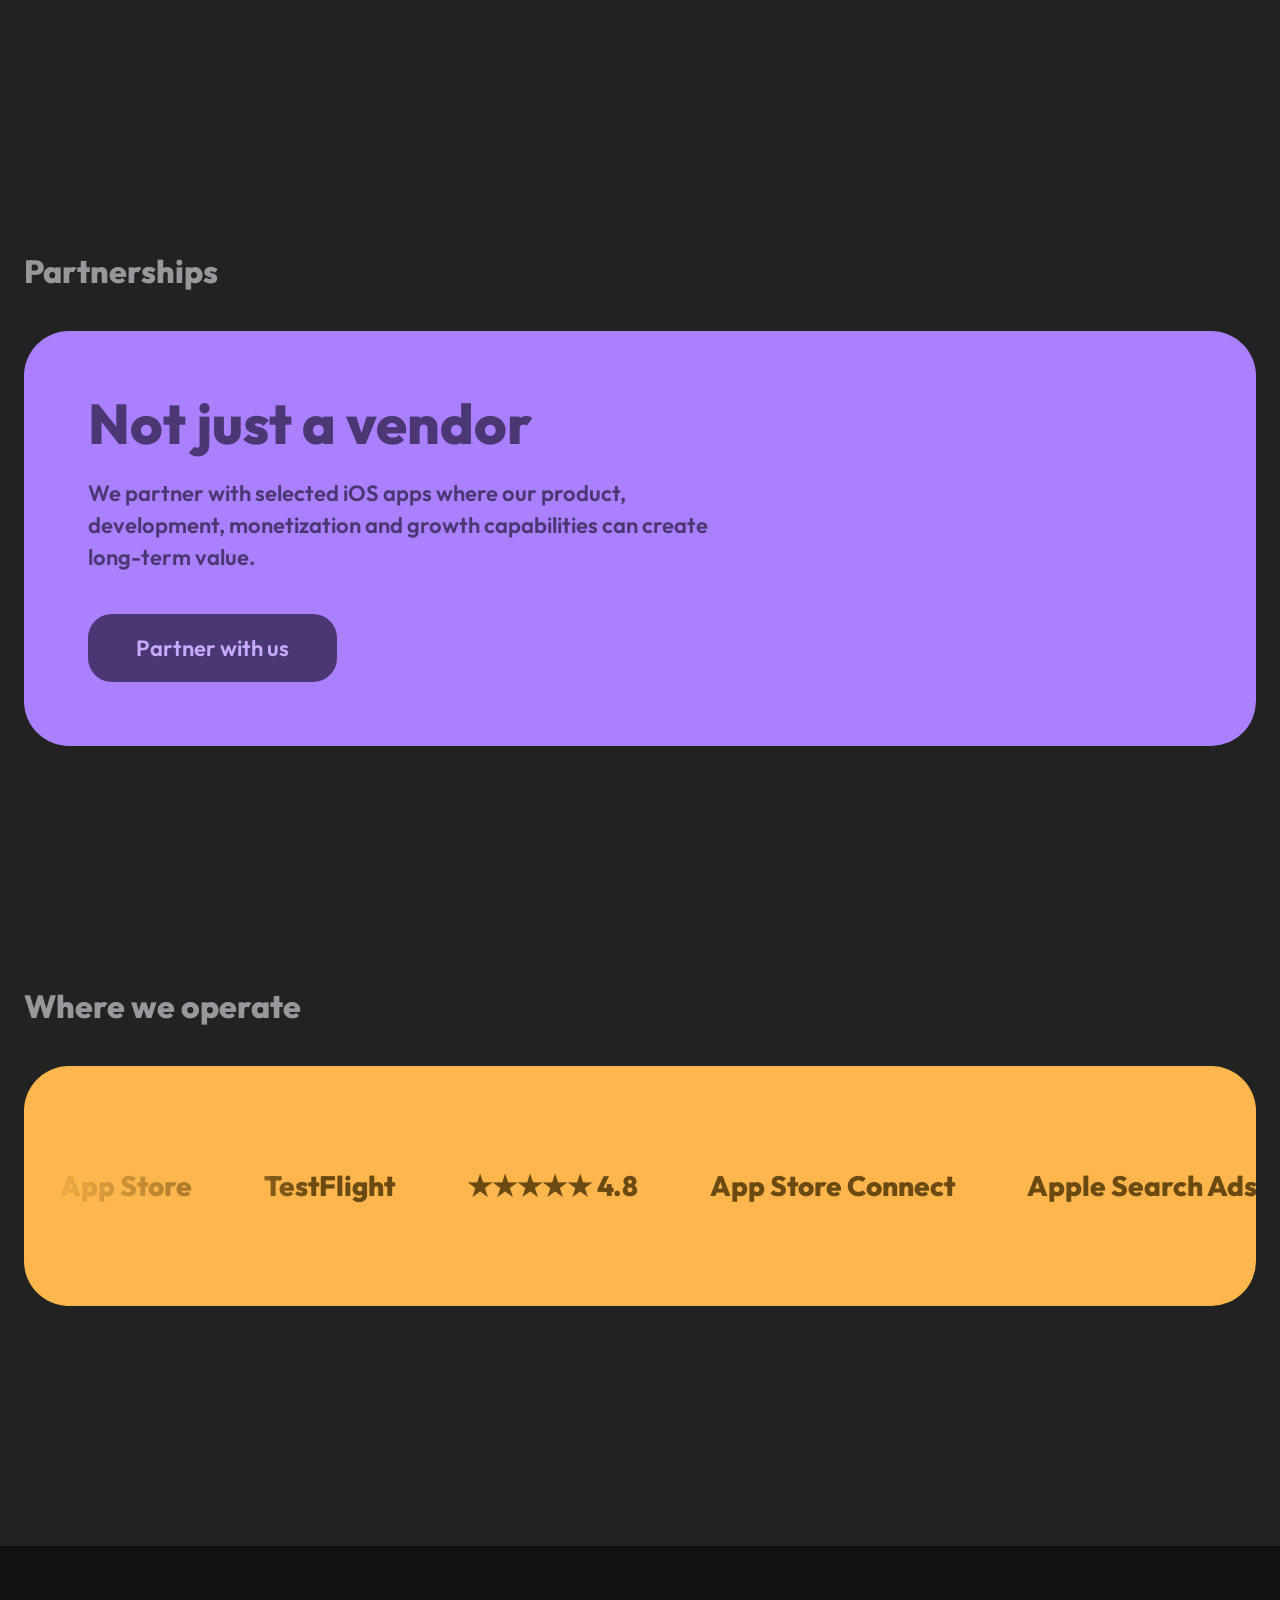
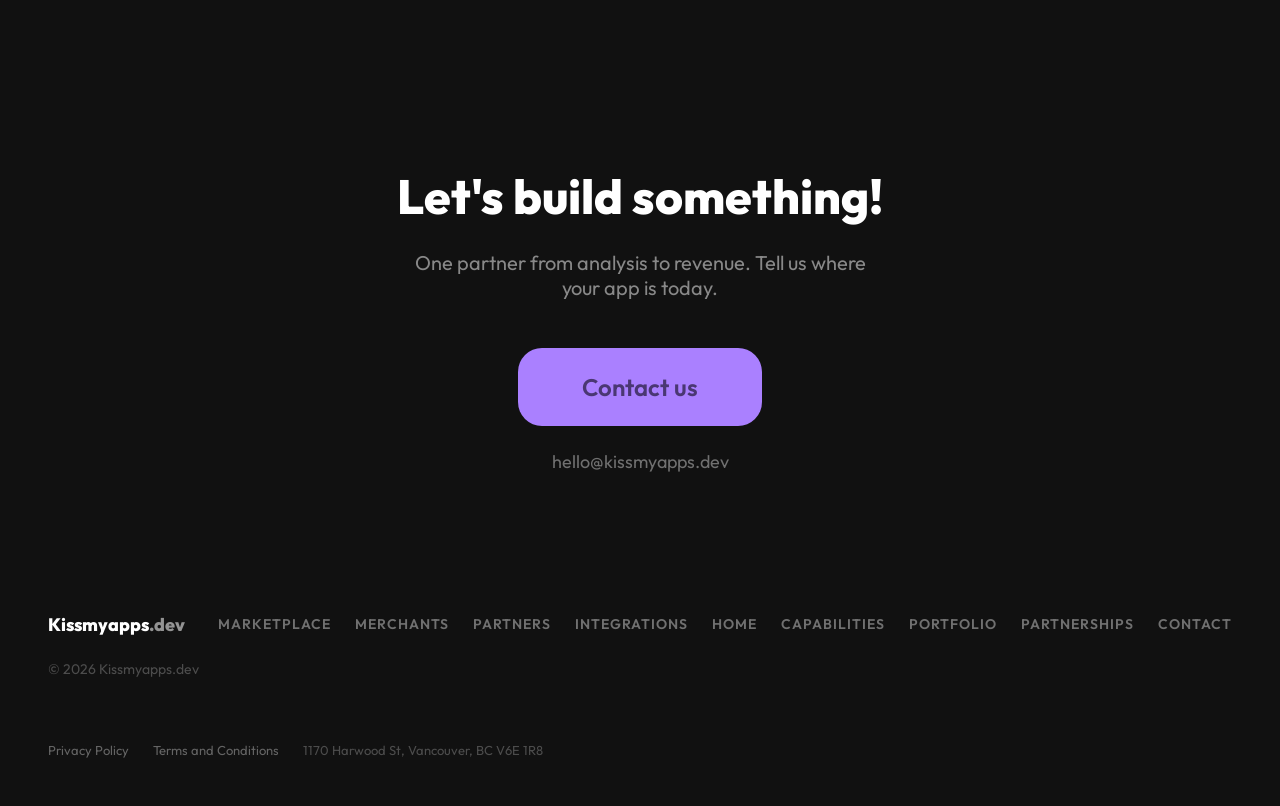
==== commit cb1f05fa: "Prioritize marketplace and add merchant, partner and integration pages" ====
--- a/index.html
+++ b/index.html
@@ -22,11 +22,17 @@
     <div class="nav__inner">
       <a href="/" style="text-decoration: none;"><div class="brand">Kissmyapps<span class="brand__tld">.dev</span></div></a>
       <div class="nav__pill">
+        <a href="/marketplace" class="nav__link nav__link--marketplace">Marketplace</a>
+        <a href="/merchants" class="nav__link nav__link--merchants">Merchants</a>
+        <a href="/partners" class="nav__link nav__link--partners">Partners</a>
+        <a href="/integrations" class="nav__link nav__link--integrations">Integrations</a>
+        <details class="studio-menu"><summary>Studio</summary><div>
         <a href="/" class="nav__link nav__link--home is-current">Home</a>
         <a href="/capabilities" class="nav__link nav__link--capabilities">Capabilities</a>
         <a href="/portfolio" class="nav__link nav__link--portfolio">Portfolio</a>
         <a href="/partnerships" class="nav__link nav__link--partnerships">Partnerships</a>
         <a href="/contact" class="nav__link nav__link--contact">Contact</a>
+        </div></details>
       </div>
       <button class="burger" id="burger" aria-label="Open menu" aria-expanded="false" aria-controls="menu">
         <span></span><span></span><span></span>
@@ -41,6 +47,10 @@
       <button class="menu__close" id="menuClose" aria-label="Close menu">✕</button>
     </div>
     <div class="menu__links">
+        <a href="/marketplace" class="menu__link menu__link--marketplace">Marketplace</a>
+        <a href="/merchants" class="menu__link menu__link--merchants">Merchants</a>
+        <a href="/partners" class="menu__link menu__link--partners">Partners</a>
+        <a href="/integrations" class="menu__link menu__link--integrations">Integrations</a>
       <a href="/" class="menu__link menu__link--home">Home</a>
       <a href="/capabilities" class="menu__link menu__link--capabilities">Capabilities</a>
       <a href="/portfolio" class="menu__link menu__link--portfolio">Portfolio</a>
@@ -69,7 +79,7 @@
     <p class="hero__sub hw" style="--d: 0.7s">From product analysis and development to launch, monetization and growth — we work with iOS apps as an embedded partner, not a disconnected vendor.</p>
 
     <div class="hero__actions hw" style="--d: 1s">
-      <a href="/partnerships" class="btn btn--hero">Discuss a partnership&nbsp;↗&#xFE0E;</a>
+      <a href="/marketplace" class="btn btn--hero">Explore the marketplace&nbsp;↗&#xFE0E;</a>
       <a href="/portfolio" class="btn btn--secondary">View our apps</a>
     </div>
   </header>
@@ -308,7 +318,7 @@
                 <div class="card__meta">Utility · 30K downloads</div>
                 <p class="card__blurb">Scan, edit and share PDFs straight from your pocket.</p>
                 <div class="card__stores">
-                  <a href="#" target="_blank" rel="noopener noreferrer" class="pill" style="background: #657fff; color: #ffffff; --pill-hover: #8b9fff; text-decoration: none;"><svg viewBox="0 0 384 512" aria-hidden="true"><path d="M318.7 268.7c-.2-36.7 16.4-64.4 50-84.8-18.8-26.9-47.2-41.7-84.7-44.6-35.5-2.8-74.3 20.7-88.5 20.7-15 0-49.4-19.7-76.4-19.7C63.3 141.2 4 184.8 4 273.5q0 39.3 14.4 81.2c12.8 36.7 59 126.7 107.2 125.2 25.2-.6 43-17.9 75.8-17.9 31.8 0 48.3 17.9 76.4 17.9 48.6-.7 90.4-82.5 102.6-119.3-65.2-30.7-61.7-90-61.7-91.9zm-56.6-164.2c27.3-32.4 24.8-61.9 24-72.5-24.1 1.4-52 16.4-67.9 34.9-17.5 19.8-27.8 44.3-25.6 71.9 26.1 2 49.9-11.4 69.5-34.3z"/></svg>Download on the App Store</a>
+                  <a href="https://apps.apple.com/app/id6792221523" target="_blank" rel="noopener noreferrer" class="pill" style="background: #657fff; color: #ffffff; --pill-hover: #8b9fff; text-decoration: none;"><svg viewBox="0 0 384 512" aria-hidden="true"><path d="M318.7 268.7c-.2-36.7 16.4-64.4 50-84.8-18.8-26.9-47.2-41.7-84.7-44.6-35.5-2.8-74.3 20.7-88.5 20.7-15 0-49.4-19.7-76.4-19.7C63.3 141.2 4 184.8 4 273.5q0 39.3 14.4 81.2c12.8 36.7 59 126.7 107.2 125.2 25.2-.6 43-17.9 75.8-17.9 31.8 0 48.3 17.9 76.4 17.9 48.6-.7 90.4-82.5 102.6-119.3-65.2-30.7-61.7-90-61.7-91.9zm-56.6-164.2c27.3-32.4 24.8-61.9 24-72.5-24.1 1.4-52 16.4-67.9 34.9-17.5 19.8-27.8 44.3-25.6 71.9 26.1 2 49.9-11.4 69.5-34.3z"/></svg>Download on the App Store</a>
                 </div>
               </div>
             </article>
@@ -360,6 +370,7 @@
     <footer class="footer">
       <div class="brand brand--footer">Kissmyapps<span class="brand__tld">.dev</span></div>
       <div class="footer__nav">
+<a href="/marketplace">Marketplace</a><a href="/merchants">Merchants</a><a href="/partners">Partners</a><a href="/integrations">Integrations</a>
         <a href="/">Home</a>
         <a href="/capabilities">Capabilities</a>
         <a href="/portfolio">Portfolio</a>
--- a/css/styles.css
+++ b/css/styles.css
@@ -2682,3 +2682,31 @@
     transform: none;
   }
 }
+
+/* Affiliate platform pages share the studio's Outfit typography and palette. */
+.nav__link--marketplace, .menu__link--marketplace { color: var(--yellow); }
+.studio-menu { position: relative; }
+.studio-menu summary { cursor:pointer; padding: 9px 14px; font-weight:700; }
+.studio-menu > div { position:absolute; right:0; top:100%; padding:.55rem; background:var(--card); border-radius:14px; z-index:5; }
+.studio-menu .nav__link { display:block; white-space:nowrap; }
+.platform-page { max-width:var(--content); margin:auto; padding:0 24px 80px; }
+.platform-page .page-head { padding-left:0; padding-right:0; }
+.platform-page .page-head h1 { color:var(--tone); }
+.tone-yellow { --tone:var(--yellow); }
+.tone-pink { --tone:var(--pink); }
+.tone-blue { --tone:var(--lblue); }
+.tone-green { --tone:var(--green); }
+.platform-grid { display:grid; grid-template-columns:repeat(auto-fit,minmax(min(100%,265px),1fr)); gap:20px; }
+.platform-card { background:var(--card); border-top:4px solid var(--tone); padding:clamp(22px,3vw,40px); border-radius:20px; }
+.platform-card h2,.platform-card h3,.integration-guide h2 { font-size:clamp(25px,3vw,37px); margin:0 0 14px; line-height:1.12; }
+.platform-card p,.platform-section p,.integration-guide p { font-size:18px; line-height:1.55; margin:0 0 18px; }
+.platform-link { display:inline-block; color:var(--tone,var(--yellow)); font:inherit; font-weight:700; text-decoration:underline; text-underline-offset:4px; background:none; border:0; cursor:pointer; padding:6px 0; }
+.platform-section { margin:0 0 44px; }
+.platform-section-head { display:flex; align-items:center; justify-content:space-between; gap:16px; }
+.platform-section-head h2 { margin-bottom:18px; font-size:32px; }
+.integration-layout { display:grid; grid-template-columns:minmax(165px,225px) minmax(0,1fr); gap:clamp(24px,5vw,72px); align-items:start; }
+.guide-nav { display:grid; gap:4px; position:sticky; top:90px; }
+.guide-nav a { display:block; padding:8px 0; color:var(--lblue); }
+.integration-guide { padding:0 0 36px; margin-bottom:32px; border-bottom:1px solid #555; scroll-margin-top:105px; }
+.integration-guide pre { overflow-x:auto; background:var(--bg-deep); color:var(--lblue); padding:18px; border-radius:14px; line-height:1.55; font-size:14px; }
+@media(max-width:859px){ .integration-layout{grid-template-columns:minmax(0,1fr);} .guide-nav{position:static; grid-template-columns:1fr 1fr;} .menu__links{overflow:auto;} }
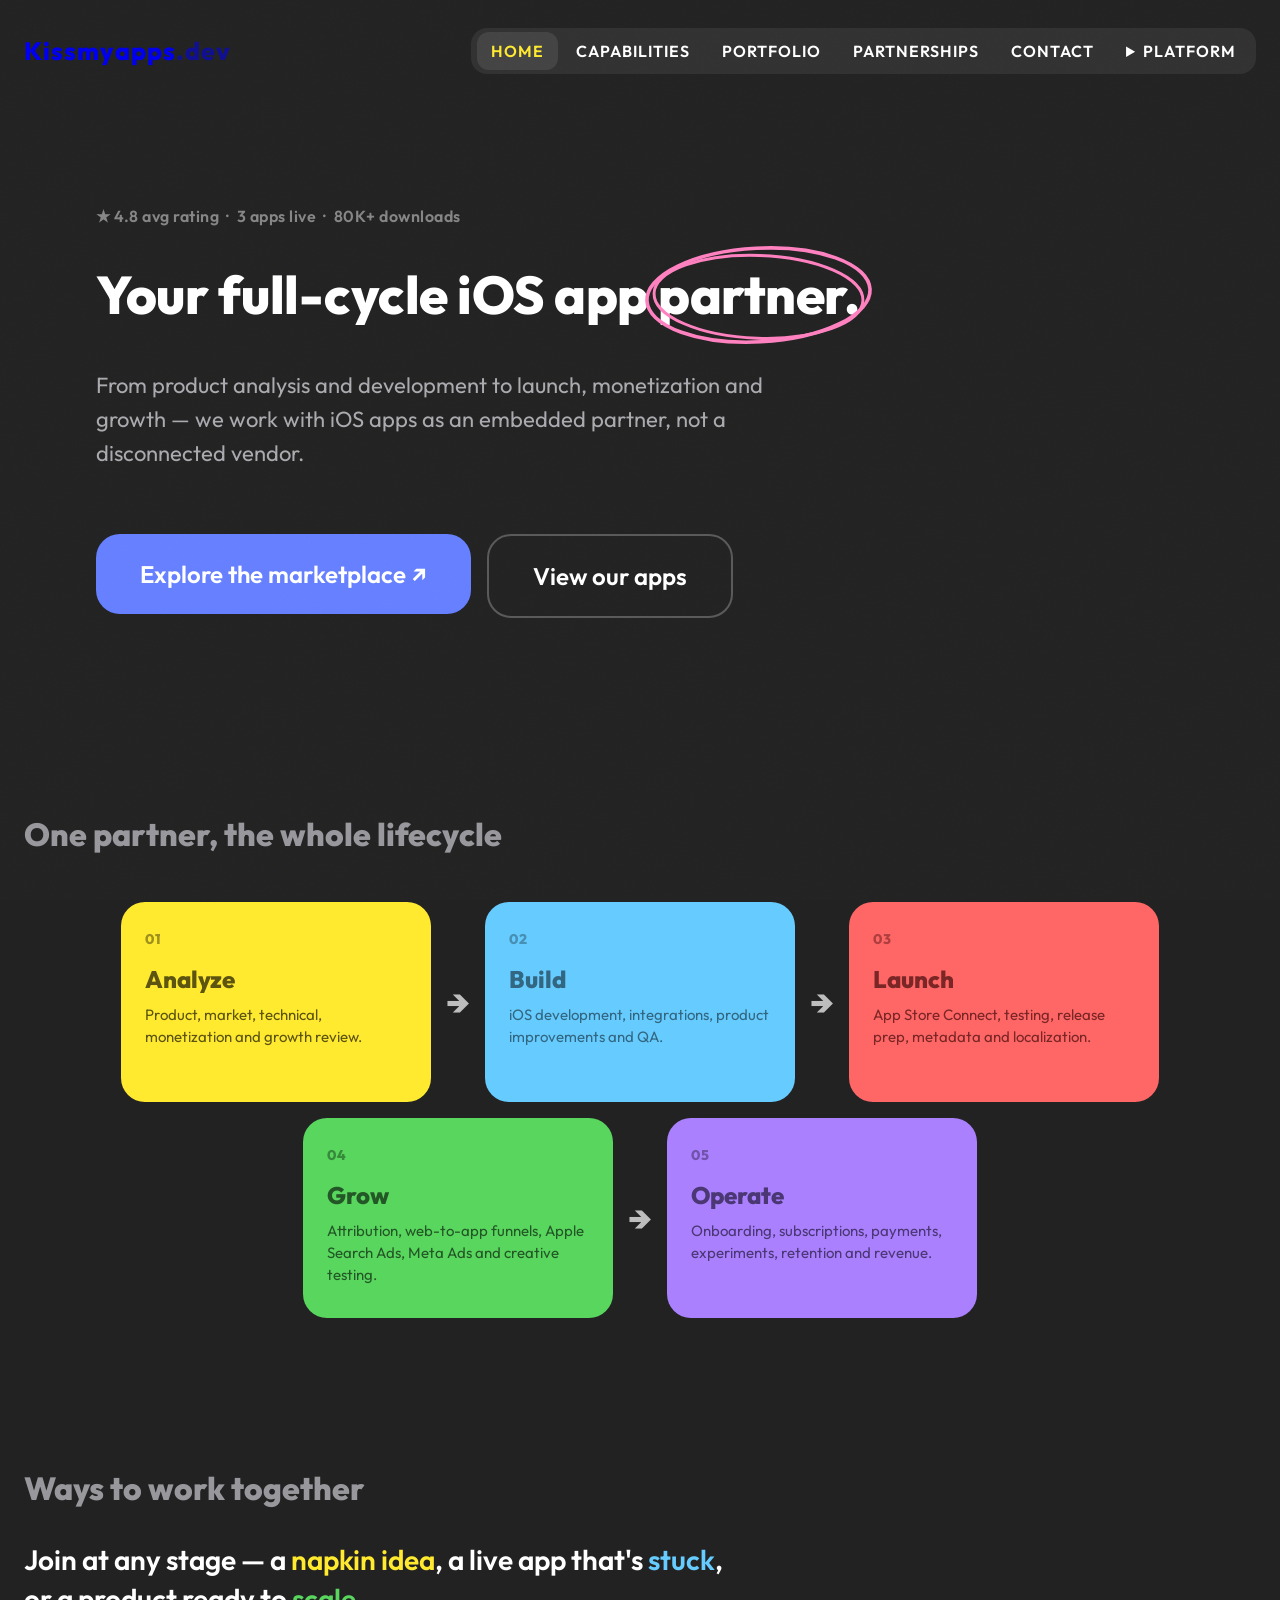
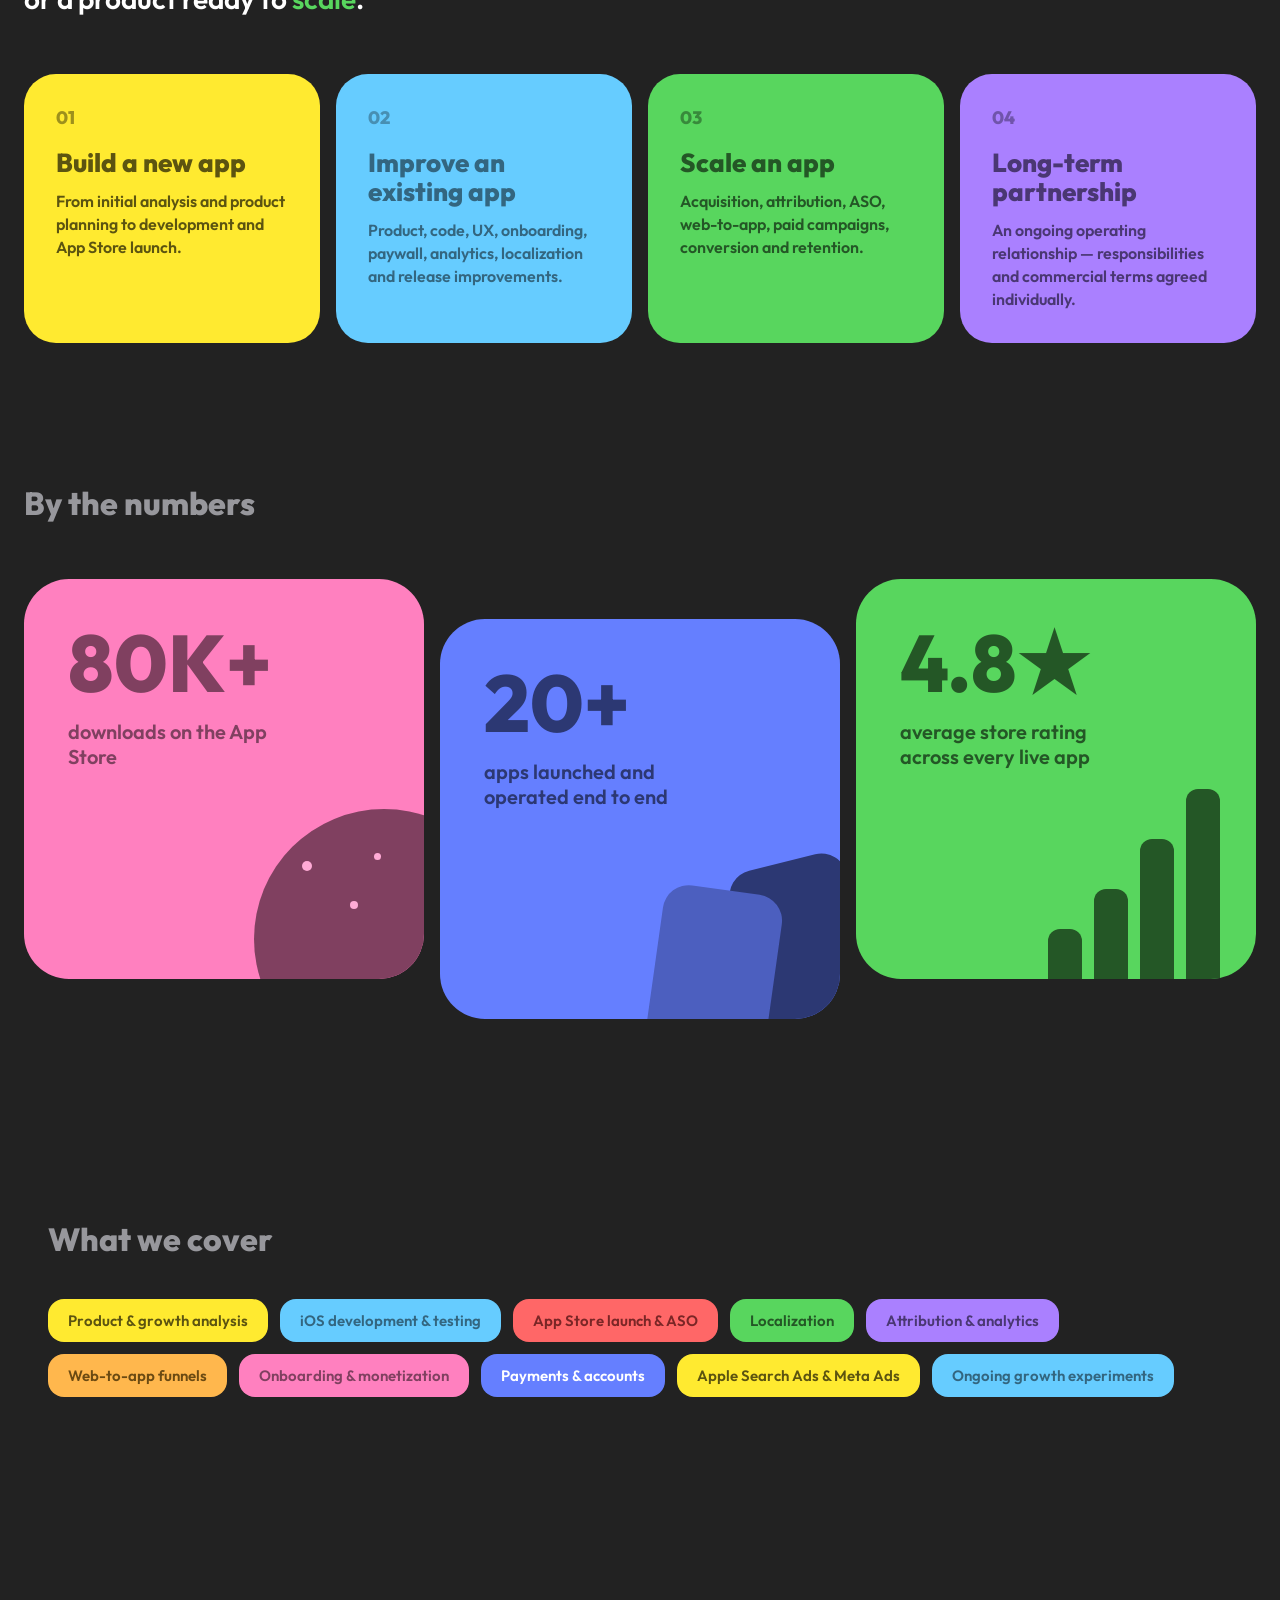
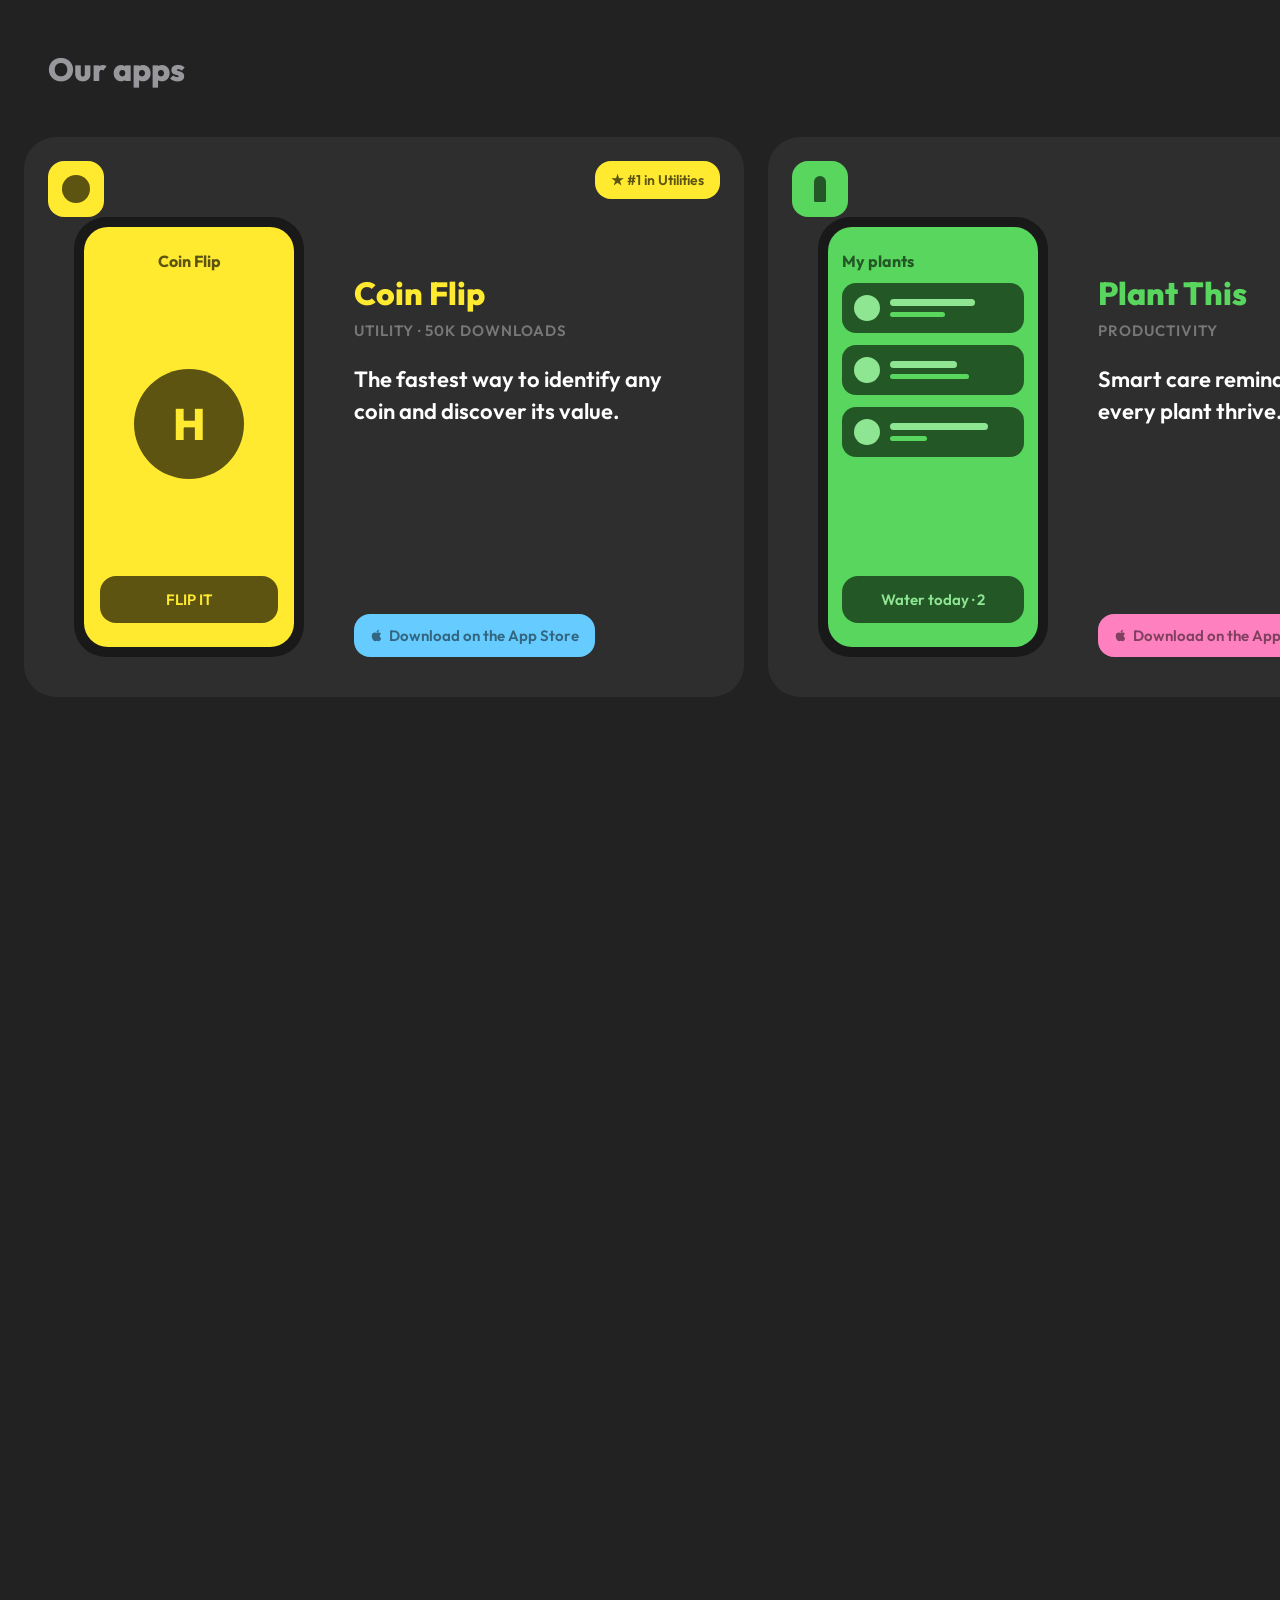
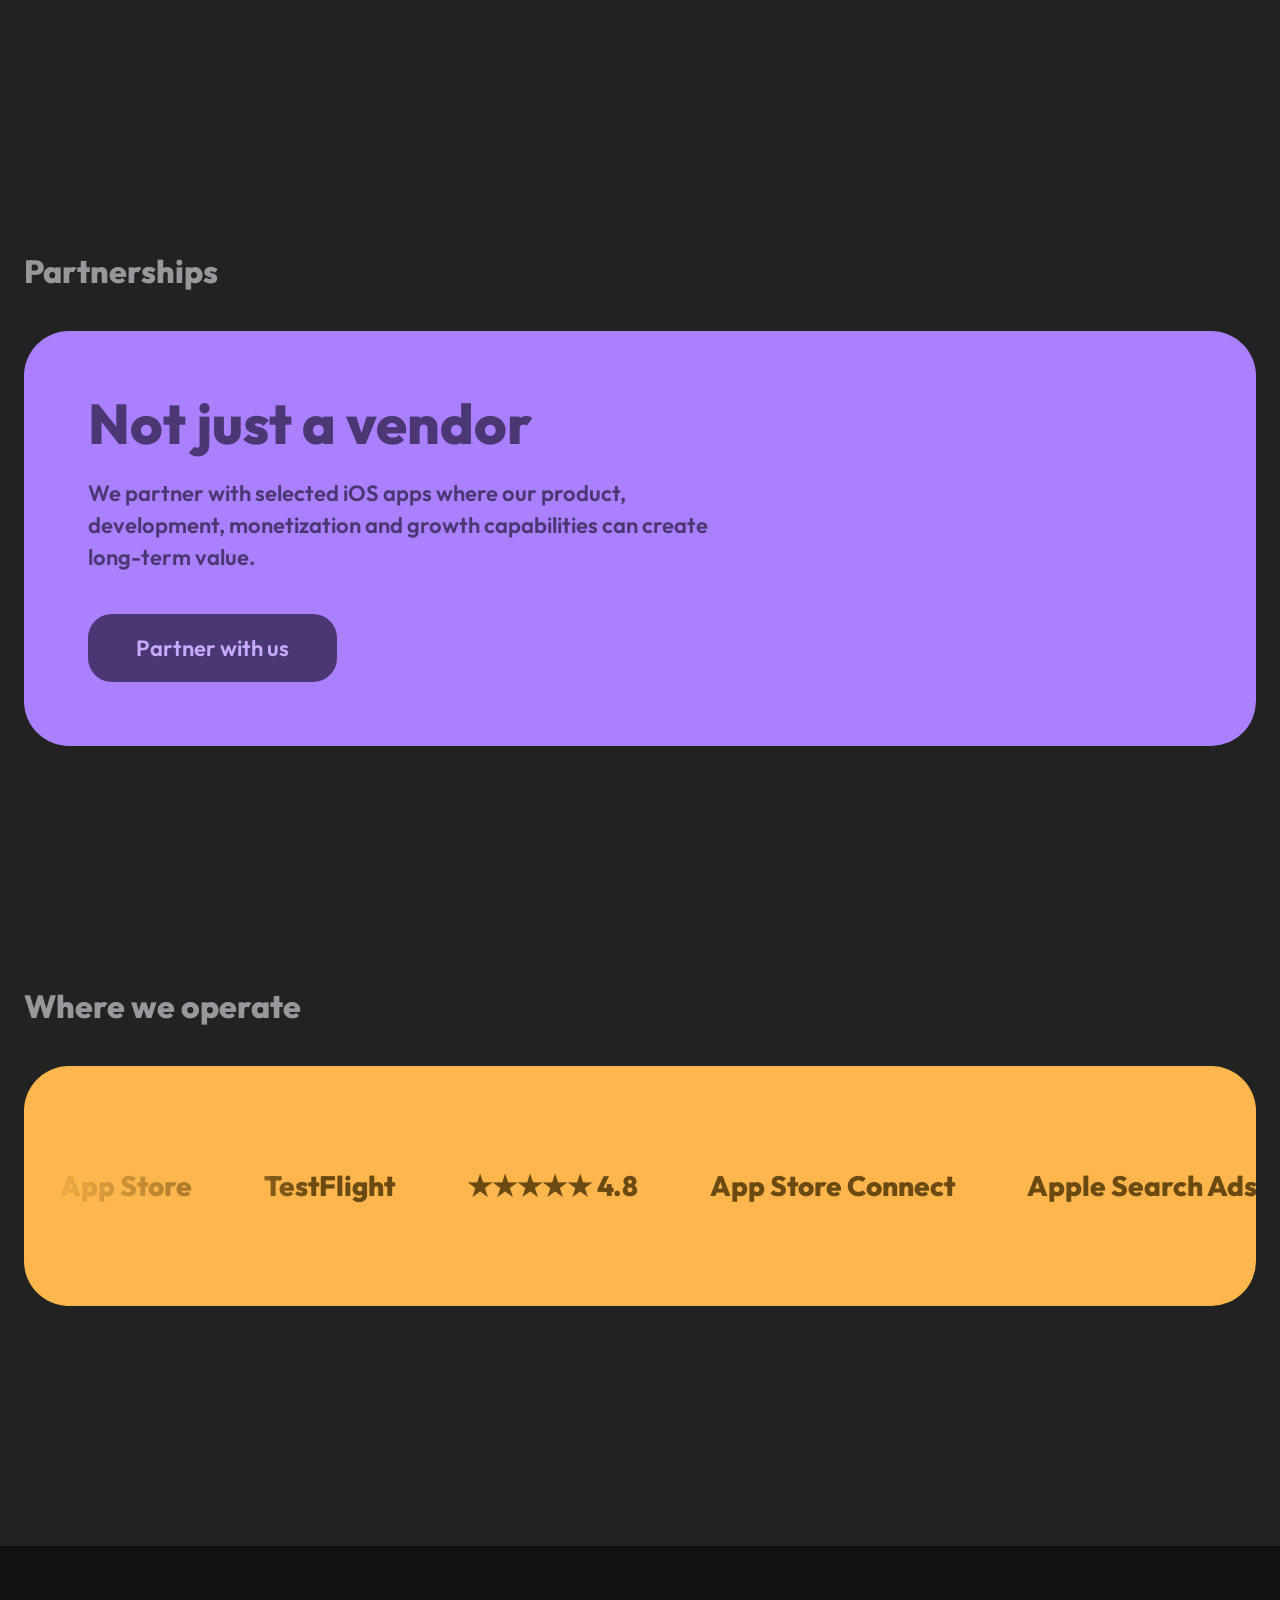
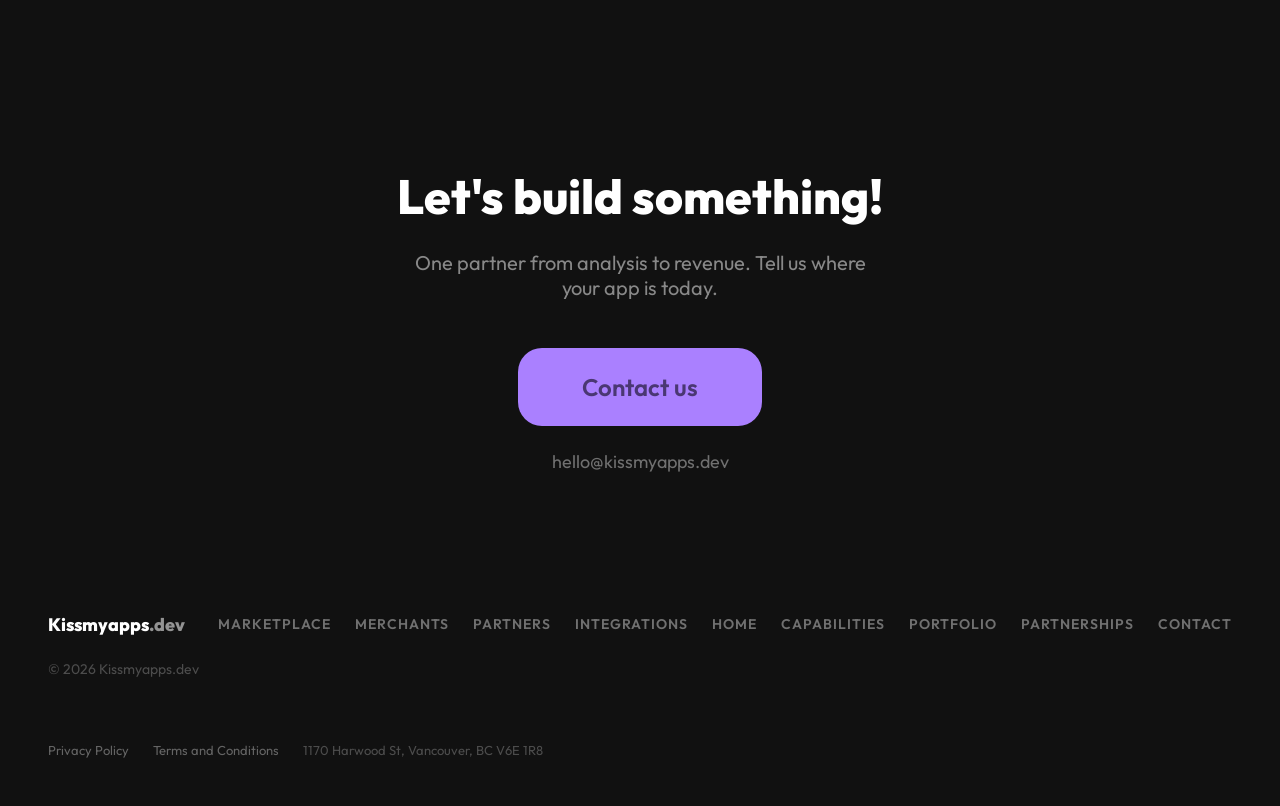
==== commit e3e2f244: "Put studio pages in the main navigation and group platform links" ====
--- a/index.html
+++ b/index.html
@@ -11,7 +11,7 @@
   <link rel="icon" href="favicon.svg" type="image/svg+xml">
   <link rel="icon" type="image/png" sizes="32x32" href="favicon-32.png">
   <link rel="apple-touch-icon" sizes="180x180" href="apple-touch-icon.png">
-  <link rel="stylesheet" href="css/styles.css">
+  <link rel="stylesheet" href="css/styles.css?v=7e999bd85a71">
 </head>
 <body>
 
@@ -22,17 +22,20 @@
     <div class="nav__inner">
       <a href="/" style="text-decoration: none;"><div class="brand">Kissmyapps<span class="brand__tld">.dev</span></div></a>
       <div class="nav__pill">
-        <a href="/marketplace" class="nav__link nav__link--marketplace">Marketplace</a>
-        <a href="/merchants" class="nav__link nav__link--merchants">Merchants</a>
-        <a href="/partners" class="nav__link nav__link--partners">Partners</a>
-        <a href="/integrations" class="nav__link nav__link--integrations">Integrations</a>
-        <details class="studio-menu"><summary>Studio</summary><div>
-        <a href="/" class="nav__link nav__link--home is-current">Home</a>
+        <a href="/" class="nav__link nav__link--home is-current" aria-current="page">Home</a>
         <a href="/capabilities" class="nav__link nav__link--capabilities">Capabilities</a>
         <a href="/portfolio" class="nav__link nav__link--portfolio">Portfolio</a>
         <a href="/partnerships" class="nav__link nav__link--partnerships">Partnerships</a>
         <a href="/contact" class="nav__link nav__link--contact">Contact</a>
-        </div></details>
+        <details class="platform-menu">
+          <summary class="nav__link">Platform</summary>
+          <div>
+            <a href="/marketplace" class="nav__link nav__link--marketplace">Marketplace</a>
+            <a href="/merchants" class="nav__link nav__link--merchants">Merchants</a>
+            <a href="/partners" class="nav__link nav__link--partners">Partners</a>
+            <a href="/integrations" class="nav__link nav__link--integrations">Integrations</a>
+          </div>
+        </details>
       </div>
       <button class="burger" id="burger" aria-label="Open menu" aria-expanded="false" aria-controls="menu">
         <span></span><span></span><span></span>
@@ -47,15 +50,20 @@
       <button class="menu__close" id="menuClose" aria-label="Close menu">✕</button>
     </div>
     <div class="menu__links">
-        <a href="/marketplace" class="menu__link menu__link--marketplace">Marketplace</a>
-        <a href="/merchants" class="menu__link menu__link--merchants">Merchants</a>
-        <a href="/partners" class="menu__link menu__link--partners">Partners</a>
-        <a href="/integrations" class="menu__link menu__link--integrations">Integrations</a>
-      <a href="/" class="menu__link menu__link--home">Home</a>
+      <a href="/" class="menu__link menu__link--home" aria-current="page">Home</a>
       <a href="/capabilities" class="menu__link menu__link--capabilities">Capabilities</a>
       <a href="/portfolio" class="menu__link menu__link--portfolio">Portfolio</a>
       <a href="/partnerships" class="menu__link menu__link--partnerships">Partnerships</a>
       <a href="/contact" class="menu__link menu__link--contact">Contact</a>
+      <details class="platform-menu">
+        <summary class="menu__link">Platform</summary>
+        <div>
+          <a href="/marketplace" class="menu__link menu__link--marketplace">Marketplace</a>
+          <a href="/merchants" class="menu__link menu__link--merchants">Merchants</a>
+          <a href="/partners" class="menu__link menu__link--partners">Partners</a>
+          <a href="/integrations" class="menu__link menu__link--integrations">Integrations</a>
+        </div>
+      </details>
     </div>
   </div>
 
@@ -388,6 +396,6 @@
     </div>
   </div>
 
-  <script src="js/main.js"></script>
+  <script src="js/main.js?v=9228de6e2438"></script>
 </body>
 </html>
--- a/css/styles.css
+++ b/css/styles.css
@@ -2685,10 +2685,34 @@
 
 /* Affiliate platform pages share the studio's Outfit typography and palette. */
 .nav__link--marketplace, .menu__link--marketplace { color: var(--yellow); }
-.studio-menu { position: relative; }
-.studio-menu summary { cursor:pointer; padding: 9px 14px; font-weight:700; }
-.studio-menu > div { position:absolute; right:0; top:100%; padding:.55rem; background:var(--card); border-radius:14px; z-index:5; }
-.studio-menu .nav__link { display:block; white-space:nowrap; }
+.menu__link--merchants { color: var(--green); }
+.menu__link--partners { color: var(--pink); }
+.menu__link--integrations { color: var(--lblue); }
+.nav__pill .platform-menu { position: relative; white-space: nowrap; }
+.nav__pill .platform-menu > div {
+  position: absolute;
+  right: 0;
+  top: 100%;
+  z-index: 5;
+  padding: .55rem;
+  background: var(--card);
+  border-radius: 14px;
+}
+.nav__pill .platform-menu a { display: block; white-space: nowrap; }
+.menu__links .platform-menu > div {
+  display: grid;
+  padding-left: 20px;
+  border-left: 2px solid var(--yellow);
+}
+.menu__links .platform-menu a { font-size: 28px; }
+.menu__links a[aria-current="page"] { text-decoration: underline; text-underline-offset: .16em; }
+
+@media (min-width: 860px) and (max-width: 1120px) {
+  .nav__pill { gap: 2px; }
+  .nav__pill .nav__link { padding: 9px 6px; font-size: 14px; letter-spacing: .4px; }
+  .nav .brand { font-size: 22px; }
+}
+
 .platform-page { max-width:var(--content); margin:auto; padding:0 24px 80px; }
 .platform-page .page-head { padding-left:0; padding-right:0; }
 .platform-page .page-head h1 { color:var(--tone); }
